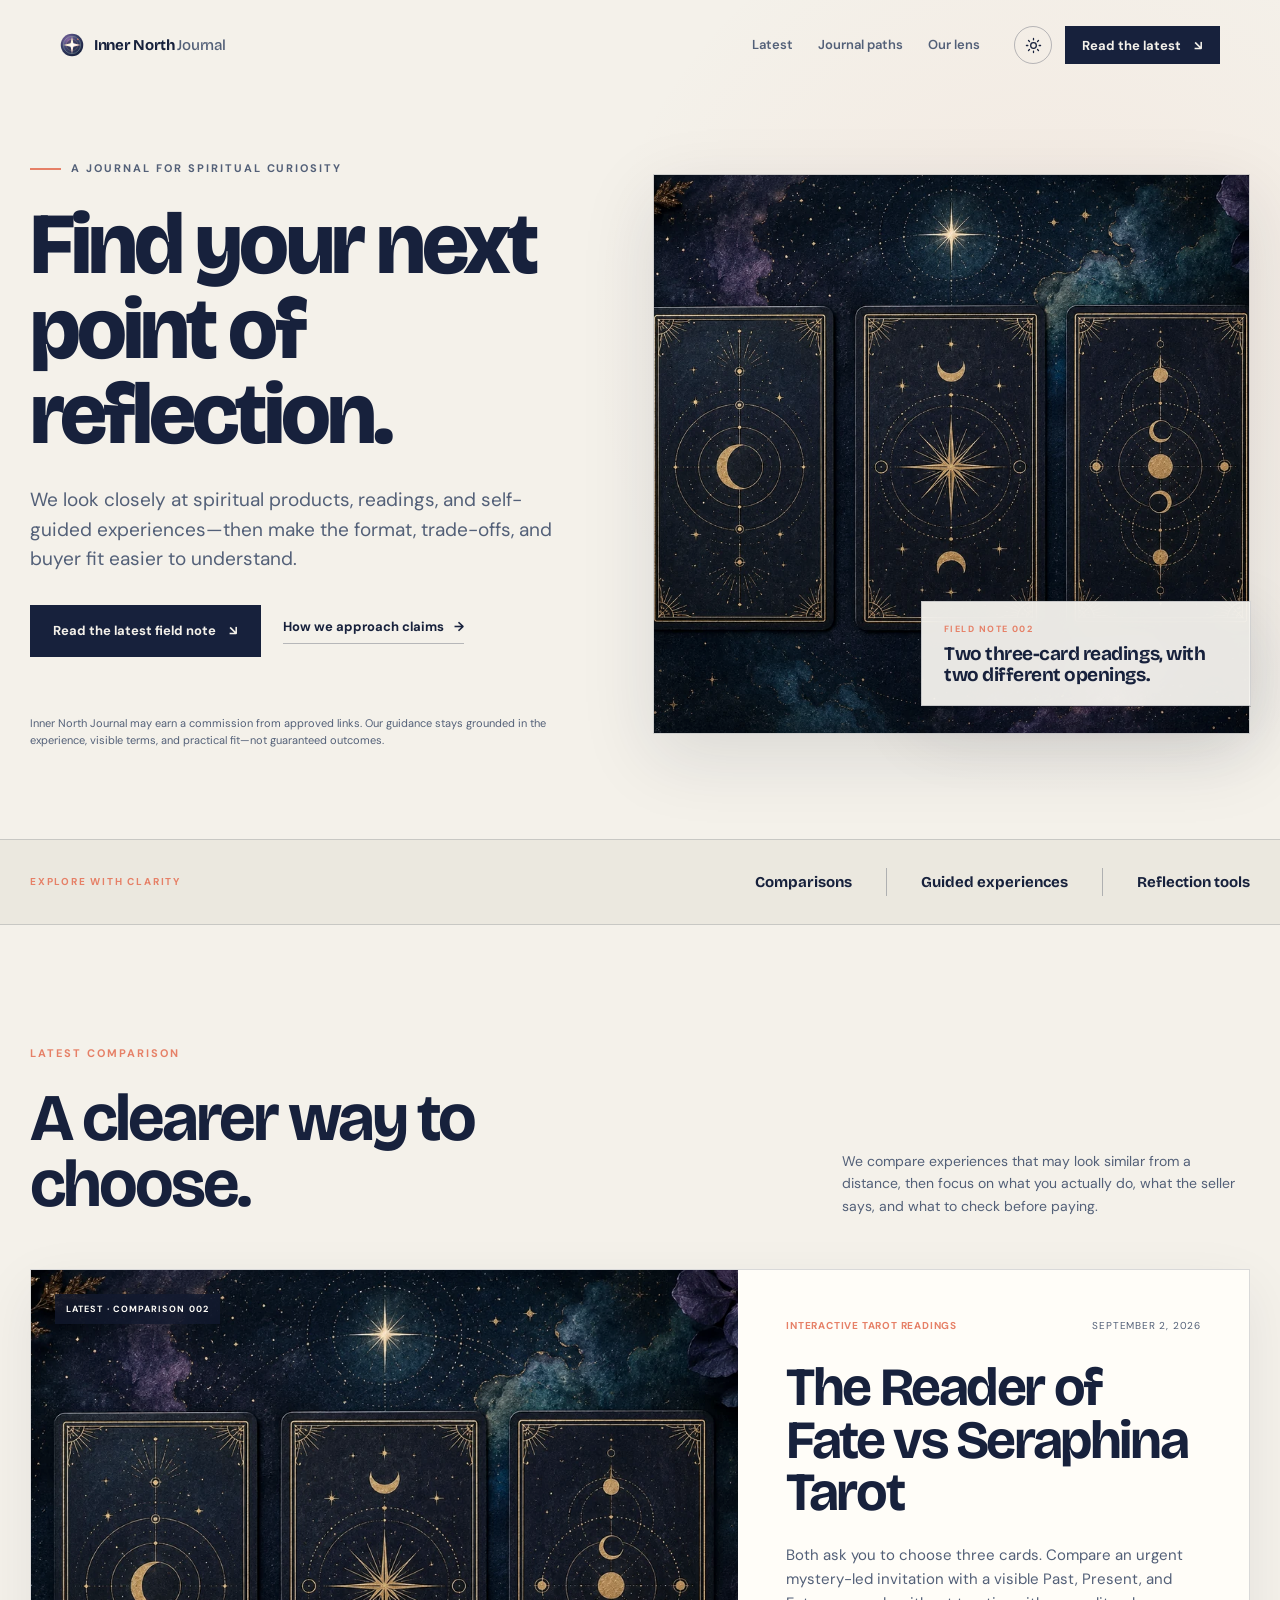
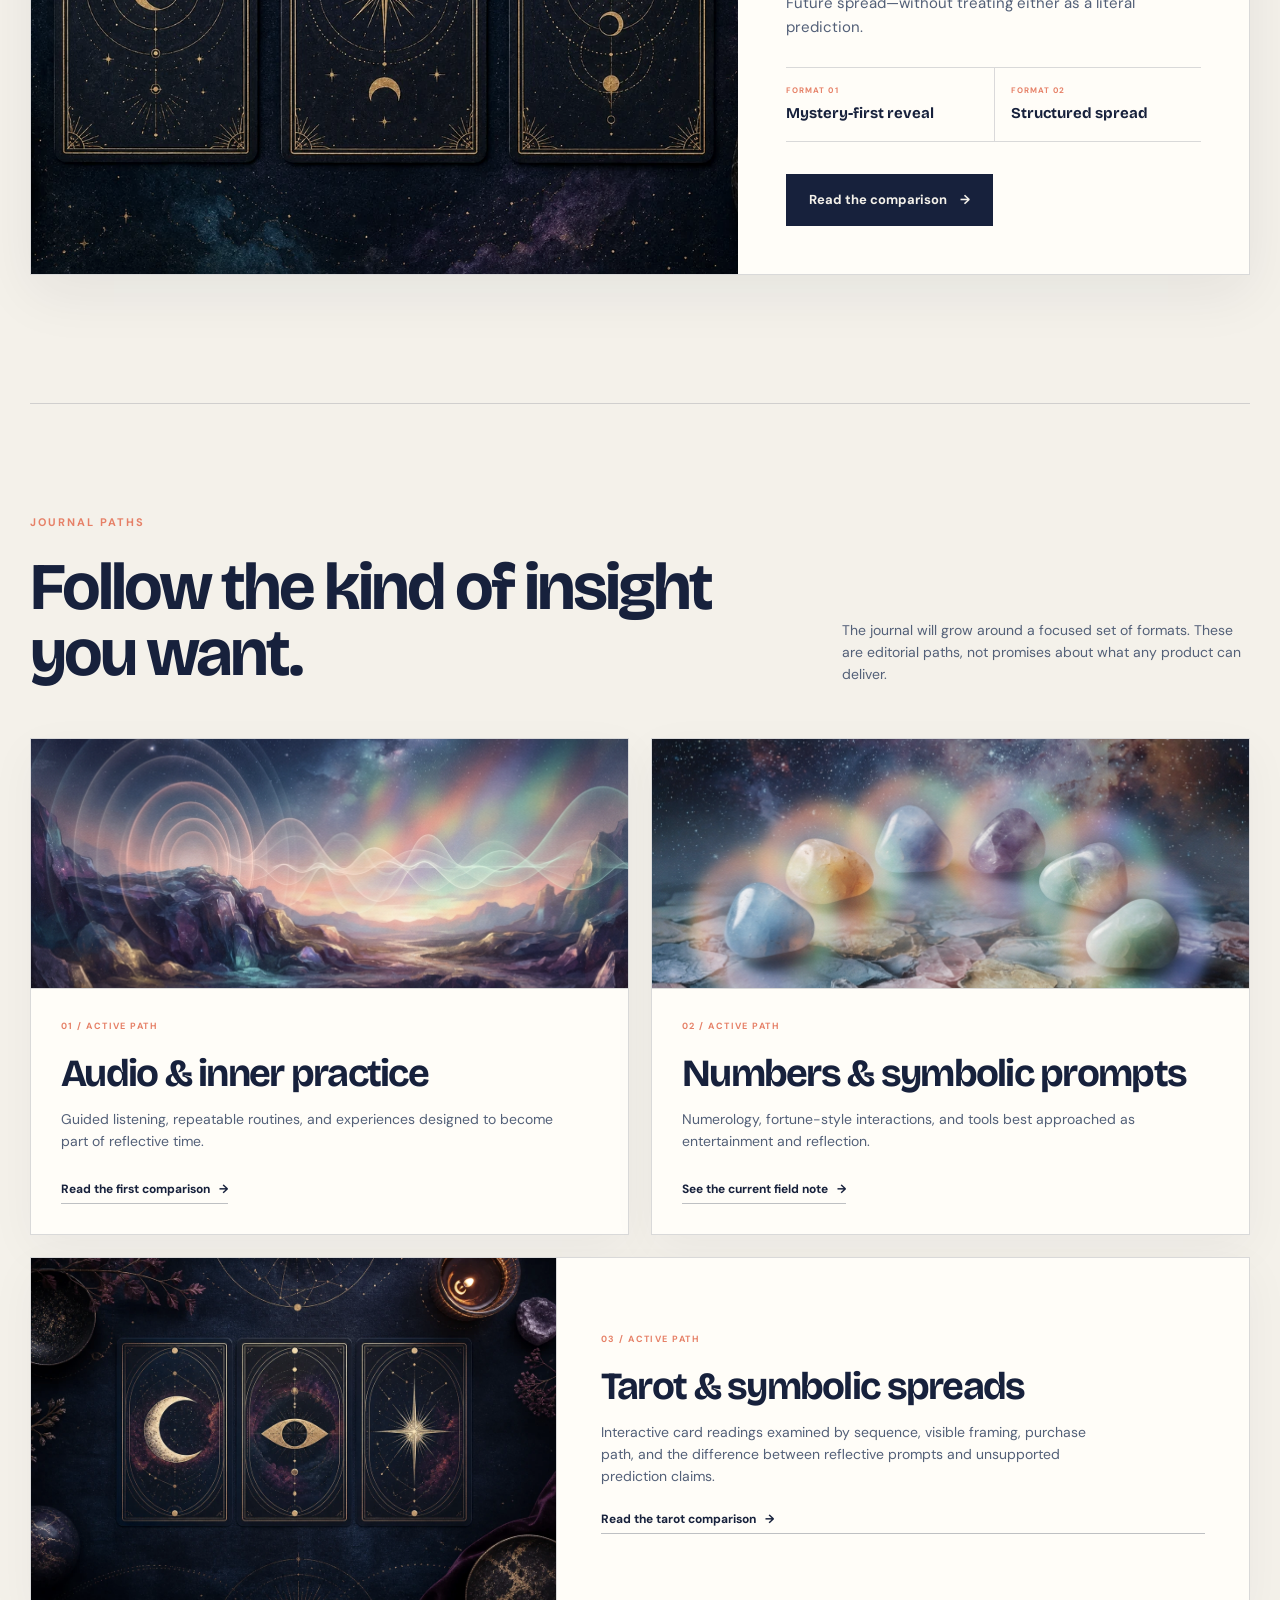
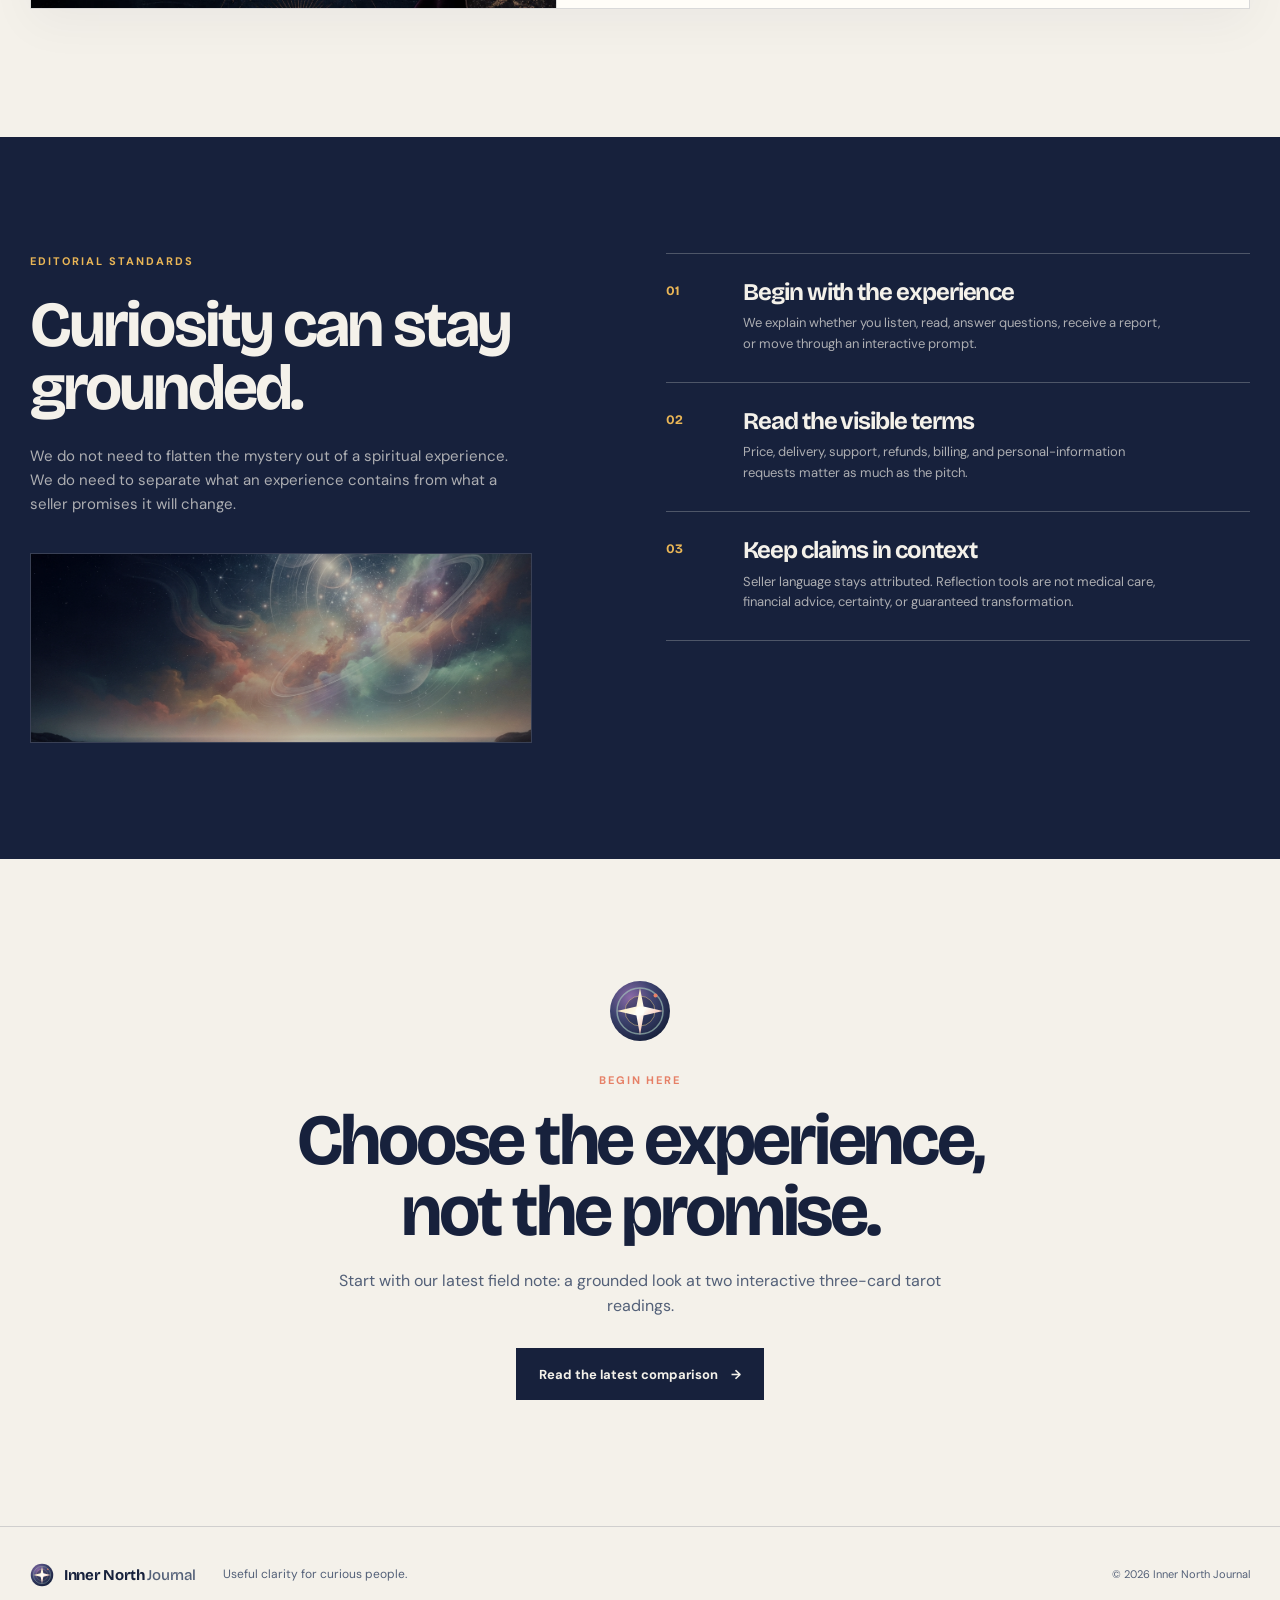
==== index.html @ 4eddccd3 "feat: add second tarot comparison" ====
<!doctype html>
<html lang="en" data-theme="light">
  <head>
    <meta charset="utf-8" />
    <meta name="viewport" content="width=device-width, initial-scale=1" />
    <title>Inner North Journal | Grounded spiritual comparisons and field notes</title>
    <meta name="description" content="Grounded comparisons and practical field notes for spiritual curiosity, self-reflection tools, personalized insights, and digital experiences." />
    <meta name="robots" content="index,follow,max-image-preview:large" />
    <link rel="canonical" href="https://innernorthjournal.com/" />
    <meta property="og:title" content="Inner North Journal | Find your next point of reflection" />
    <meta property="og:description" content="Clear, grounded guidance for spiritual curiosity—without inflated promises." />
    <meta property="og:type" content="website" />
    <meta property="og:url" content="https://innernorthjournal.com/" />
    <meta property="og:site_name" content="Inner North Journal" />
    <meta property="og:image" content="https://innernorthjournal.com/images/editorial-lens-astral.png" />
    <meta property="og:image:alt" content="A calm astral horizon in the Inner North Journal visual style" />
    <meta name="twitter:card" content="summary_large_image" />
    <meta name="twitter:title" content="Inner North Journal | Find your next point of reflection" />
    <meta name="twitter:description" content="Clear, grounded guidance for spiritual curiosity—without inflated promises." />
    <meta name="twitter:image" content="https://innernorthjournal.com/images/editorial-lens-astral.png" />
    <link rel="icon" href="favicon.svg" type="image/svg+xml" />
    <link rel="alternate icon" href="favicon.ico" sizes="16x16 32x32 48x48 64x64" />
    <link rel="apple-touch-icon" href="apple-touch-icon.png" />
    <script type="application/ld+json">
      {
        "@context": "https://schema.org",
        "@type": "WebSite",
        "name": "Inner North Journal",
        "url": "https://innernorthjournal.com/",
        "description": "Grounded comparisons and practical field notes for spiritual curiosity and self-reflection tools.",
        "publisher": { "@type": "Organization", "name": "Inner North Journal", "url": "https://innernorthjournal.com/" }
      }
    </script>
    <link rel="preconnect" href="https://fonts.googleapis.com" />
    <link rel="preconnect" href="https://fonts.gstatic.com" crossorigin />
    <link href="https://fonts.googleapis.com/css2?family=Bricolage+Grotesque:opsz,wght@12..96,500;12..96,700;12..96,800&family=DM+Sans:wght@400;500;600;700&display=swap" rel="stylesheet" />
    <link rel="stylesheet" href="styles.css" />
    <link rel="stylesheet" href="homepage.css" />
  </head>
  <body class="home-page">
    <header class="site-header" id="top">
      <div class="progress" aria-hidden="true"><span id="progress-bar"></span></div>
      <nav class="nav-shell" aria-label="Primary navigation">
        <a class="wordmark" href="#top" aria-label="Inner North Journal home"><img class="wordmark-mark" src="favicon.svg" alt="" width="24" height="24" /><span>Inner North <em>Journal</em></span></a>
        <div class="nav-links"><a href="#latest">Latest</a><a href="#paths">Journal paths</a><a href="#standards">Our lens</a></div>
        <div class="nav-actions">
          <button class="theme-toggle" type="button" id="theme-toggle" aria-label="Switch to dark theme">
            <svg class="icon icon-sun" viewBox="0 0 24 24" fill="none" stroke="currentColor" stroke-width="1.8" stroke-linecap="round" aria-hidden="true"><circle cx="12" cy="12" r="4"></circle><path d="M12 2v2M12 20v2M4.93 4.93l1.42 1.42M17.65 17.65l1.42 1.42M2 12h2M20 12h2M4.93 19.07l1.42-1.42M17.65 6.35l1.42-1.42"></path></svg>
            <svg class="icon icon-moon" viewBox="0 0 24 24" fill="none" stroke="currentColor" stroke-width="1.8" stroke-linecap="round" aria-hidden="true"><path d="M21 12.8A8.5 8.5 0 1 1 11.2 3 6.7 6.7 0 0 0 21 12.8Z"></path></svg>
          </button>
          <a class="nav-cta" href="#latest">Read the latest <span aria-hidden="true">↘</span></a>
        </div>
        <button class="menu-toggle" type="button" aria-label="Open menu" aria-expanded="false" aria-controls="mobile-nav"><span></span><span></span></button>
      </nav>
      <div class="mobile-nav" id="mobile-nav" aria-hidden="true"><a href="#latest">Latest</a><a href="#paths">Journal paths</a><a href="#standards">Our lens</a></div>
    </header>

    <main id="main">
      <section class="home-hero section-shell" aria-labelledby="home-title">
        <div class="home-hero-copy">
          <p class="eyebrow"><span class="eyebrow-line"></span> A journal for spiritual curiosity</p>
          <h1 id="home-title">Find your next point of reflection.</h1>
          <p class="home-hero-deck">We look closely at spiritual products, readings, and self-guided experiences—then make the format, trade-offs, and buyer fit easier to understand.</p>
          <div class="hero-actions"><a class="button button-dark" href="#latest">Read the latest field note <span aria-hidden="true">↘</span></a><a class="text-link" href="#standards">How we approach claims <span aria-hidden="true">→</span></a></div>
          <p class="home-disclosure">Inner North Journal may earn a commission from approved links. Our guidance stays grounded in the experience, visible terms, and practical fit—not guaranteed outcomes.</p>
        </div>
        <figure class="home-hero-figure">
          <img src="images/reader-of-fate-astral.webp" alt="Three upright celestial tarot cards in a calm indigo astral setting" width="1200" height="800" />
          <figcaption><span>FIELD NOTE 002</span><strong>Two three-card readings, with two different openings.</strong></figcaption>
        </figure>
      </section>

      <section class="home-signal" aria-label="What Inner North Journal covers">
        <div class="home-signal-inner section-shell"><span class="strip-label">Explore with clarity</span><strong>Comparisons</strong><i aria-hidden="true"></i><strong>Guided experiences</strong><i aria-hidden="true"></i><strong>Reflection tools</strong></div>
      </section>

      <section class="home-latest section-shell" id="latest" aria-labelledby="latest-title">
        <div class="home-section-head">
          <div><p class="section-kicker">Latest comparison</p><h2 id="latest-title">A clearer way to choose.</h2></div>
          <p>We compare experiences that may look similar from a distance, then focus on what you actually do, what the seller says, and what to check before paying.</p>
        </div>
        <article class="featured-note">
          <a class="featured-image" href="the-reader-of-fate-vs-seraphina-tarot/" aria-label="Read The Reader of Fate vs Seraphina Tarot">
            <img src="images/reader-of-fate-astral.webp" alt="Three upright celestial tarot cards in a calm indigo astral setting" width="1200" height="800" />
            <span class="featured-badge">Latest · Comparison 002</span>
          </a>
          <div class="featured-copy">
            <p class="featured-meta"><span>Interactive tarot readings</span><time datetime="2026-09-02">September 2, 2026</time></p>
            <h3><a href="the-reader-of-fate-vs-seraphina-tarot/">The Reader of Fate vs Seraphina Tarot</a></h3>
            <p>Both ask you to choose three cards. Compare an urgent mystery-led invitation with a visible Past, Present, and Future spread—without treating either as a literal prediction.</p>
            <div class="featured-facts"><span><small>FORMAT 01</small>Mystery-first reveal</span><span><small>FORMAT 02</small>Structured spread</span></div>
            <a class="button button-dark" href="the-reader-of-fate-vs-seraphina-tarot/">Read the comparison <span aria-hidden="true">→</span></a>
          </div>
        </article>
      </section>

      <section class="journal-paths section-shell" id="paths" aria-labelledby="paths-title">
        <div class="home-section-head compact">
          <div><p class="section-kicker">Journal paths</p><h2 id="paths-title">Follow the kind of insight you want.</h2></div>
          <p>The journal will grow around a focused set of formats. These are editorial paths, not promises about what any product can deliver.</p>
        </div>
        <div class="path-grid">
          <article class="path-card">
            <img src="images/genius-switch-astral.png" alt="Translucent sound waves moving through a cosmic landscape" width="1200" height="896" />
            <div class="path-copy"><span class="path-index">01 / ACTIVE PATH</span><h3>Audio &amp; inner practice</h3><p>Guided listening, repeatable routines, and experiences designed to become part of reflective time.</p><a href="the-genius-switch-vs-scratch-of-fortune/">Read the first comparison <span aria-hidden="true">→</span></a></div>
          </article>
          <article class="path-card">
            <img src="images/scratch-fortune-astral.png" alt="Six luminous celestial stones above a prismatic landscape" width="1200" height="896" />
            <div class="path-copy"><span class="path-index">02 / ACTIVE PATH</span><h3>Numbers &amp; symbolic prompts</h3><p>Numerology, fortune-style interactions, and tools best approached as entertainment and reflection.</p><a href="the-genius-switch-vs-scratch-of-fortune/">See the current field note <span aria-hidden="true">→</span></a></div>
          </article>
          <article class="path-card path-card-wide">
            <img src="images/seraphina-tarot-astral.webp" alt="Three upright tarot cards with moon, eye, and star symbols" width="1200" height="800" />
            <div class="path-copy"><span class="path-index">03 / ACTIVE PATH</span><h3>Tarot &amp; symbolic spreads</h3><p>Interactive card readings examined by sequence, visible framing, purchase path, and the difference between reflective prompts and unsupported prediction claims.</p><a href="the-reader-of-fate-vs-seraphina-tarot/">Read the tarot comparison <span aria-hidden="true">→</span></a></div>
          </article>
        </div>
      </section>

      <section class="home-standards" id="standards" aria-labelledby="standards-title">
        <div class="standards-shell section-shell">
          <div class="standards-intro"><p class="section-kicker">Editorial standards</p><h2 id="standards-title">Curiosity can stay grounded.</h2><p>We do not need to flatten the mystery out of a spiritual experience. We do need to separate what an experience contains from what a seller promises it will change.</p><img src="images/hero-astral-test.png" alt="Soft prismatic light opening across an indigo landscape" width="1200" height="896" /></div>
          <div class="standards-list">
            <article><span>01</span><div><h3>Begin with the experience</h3><p>We explain whether you listen, read, answer questions, receive a report, or move through an interactive prompt.</p></div></article>
            <article><span>02</span><div><h3>Read the visible terms</h3><p>Price, delivery, support, refunds, billing, and personal-information requests matter as much as the pitch.</p></div></article>
            <article><span>03</span><div><h3>Keep claims in context</h3><p>Seller language stays attributed. Reflection tools are not medical care, financial advice, certainty, or guaranteed transformation.</p></div></article>
          </div>
        </div>
      </section>

      <section class="home-closing section-shell" aria-labelledby="closing-title">
        <img src="favicon.svg" alt="" width="64" height="64" />
        <p class="section-kicker">Begin here</p>
        <h2 id="closing-title">Choose the experience, not the promise.</h2>
        <p>Start with our latest field note: a grounded look at two interactive three-card tarot readings.</p>
        <a class="button button-dark" href="the-reader-of-fate-vs-seraphina-tarot/">Read the latest comparison <span aria-hidden="true">→</span></a>
      </section>
    </main>

    <footer class="site-footer"><div class="footer-shell"><a class="wordmark footer-wordmark" href="#top"><img class="wordmark-mark" src="favicon.svg" alt="" width="24" height="24" /><span>Inner North <em>Journal</em></span></a><p>Useful clarity for curious people.</p><span class="footer-date">© <span id="copyright-year">2026</span> Inner North Journal</span></div></footer>
    <script src="script.js" defer></script>
  </body>
</html>
---- styles.css ----
:root {
  --paper: #f4f1ea;
  --paper-2: #ebe8df;
  --ink: #17213c;
  --ink-soft: #536078;
  --navy: #17213c;
  --navy-2: #24335b;
  --blue-wash: #dfe7ed;
  --line: rgba(23, 33, 60, 0.16);
  --line-strong: rgba(23, 33, 60, 0.28);
  --saffron: #eab656;
  --coral: #e68067;
  --white: #fffdf8;
  --shadow: 0 22px 70px rgba(23, 33, 60, 0.12);
  --radius: 2px;
}

html[data-theme='dark'] {
  --paper: #121a31;
  --paper-2: #1a2543;
  --ink: #f4f1ea;
  --ink-soft: #b7c2d5;
  --navy: #f4f1ea;
  --navy-2: #ccd9e9;
  --blue-wash: #253657;
  --line: rgba(244, 241, 234, 0.17);
  --line-strong: rgba(244, 241, 234, 0.32);
  --white: #1a2543;
  --shadow: 0 22px 70px rgba(0, 0, 0, 0.25);
}

* { box-sizing: border-box; }
html { scroll-behavior: smooth; }
body { margin: 0; background: var(--paper); color: var(--ink); font-family: 'DM Sans', sans-serif; font-size: 16px; line-height: 1.6; transition: background-color .25s ease, color .25s ease; overflow-x: hidden; }
a { color: inherit; text-decoration: none; }
button { font: inherit; color: inherit; }
button, a { -webkit-tap-highlight-color: transparent; }
:focus-visible { outline: 2px solid var(--coral); outline-offset: 4px; }

.progress { height: 4px; position: fixed; inset: 0 0 auto; z-index: 20; background: transparent; }
.progress span { display: block; width: 0; height: 100%; background: var(--coral); transition: width .1s linear; }

.site-header { position: fixed; inset: 4px 0 auto; z-index: 10; }
.nav-shell { max-width: 1220px; margin: 0 auto; display: flex; align-items: center; gap: 34px; padding: 22px 30px; border-bottom: 1px solid transparent; transition: background-color .25s ease, border-color .25s ease, box-shadow .25s ease, backdrop-filter .25s ease; }
.site-header.scrolled .nav-shell { background: color-mix(in srgb, var(--paper) 88%, transparent); backdrop-filter: blur(28px) saturate(180%); -webkit-backdrop-filter: blur(28px) saturate(180%); border-color: var(--line); box-shadow: 0 12px 34px rgba(23, 33, 60, .08); }
.wordmark { display: inline-flex; align-items: center; gap: 10px; font-family: 'Bricolage Grotesque', sans-serif; font-size: 15px; font-weight: 700; letter-spacing: -.02em; white-space: nowrap; }
.wordmark em { font-style: normal; font-weight: 500; color: var(--ink-soft); }
.wordmark-mark { width: 24px; height: 24px; display: block; flex: 0 0 auto; }
.nav-links { display: flex; align-items: center; gap: 25px; margin-left: auto; }
.nav-links a, .mobile-nav a { position: relative; font-size: 13px; font-weight: 600; color: var(--ink-soft); transition: color .18s ease; }
.nav-links a::after { content: ''; position: absolute; left: 0; right: 100%; bottom: -7px; height: 2px; background: var(--coral); transition: right .18s ease; }
.nav-links a:hover { color: var(--ink); }
.nav-links a:hover::after { right: 0; }
.nav-actions { display: flex; align-items: center; gap: 13px; }
.theme-toggle { width: 38px; height: 38px; padding: 0; display: grid; place-items: center; border: 1px solid var(--line-strong); border-radius: 50%; background: transparent; cursor: pointer; transition: background-color .18s ease, border-color .18s ease, color .18s ease; }
.theme-toggle:hover { border-color: var(--coral); color: var(--coral); background: color-mix(in srgb, var(--coral) 10%, transparent); }
.theme-toggle .icon { width: 17px; height: 17px; }
.theme-toggle .icon-moon { display: none; }
html[data-theme='dark'] .theme-toggle .icon-sun { display: none; }
html[data-theme='dark'] .theme-toggle .icon-moon { display: block; }
.nav-cta, .button { display: inline-flex; align-items: center; justify-content: center; gap: 13px; font-size: 13px; font-weight: 700; line-height: 1; border: 1px solid transparent; cursor: pointer; transition: background-color .18s ease, color .18s ease, border-color .18s ease, box-shadow .18s ease, filter .18s ease; }
.nav-cta { min-height: 38px; padding: 0 16px; background: var(--navy); color: var(--paper); }
.nav-cta:hover { background: var(--coral); color: #17213c; box-shadow: 0 7px 22px rgba(230, 128, 103, .24); }
.menu-toggle, .mobile-nav { display: none; }

.section-shell { width: min(1220px, calc(100% - 60px)); margin: 0 auto; }
.hero { min-height: 820px; padding-top: 180px; display: grid; grid-template-columns: minmax(0, .92fr) minmax(430px, .8fr); gap: 8%; align-items: center; }
.eyebrow, .section-kicker { margin: 0 0 24px; color: var(--coral); font-size: 11px; font-weight: 700; letter-spacing: .18em; text-transform: uppercase; }
.eyebrow { display: flex; align-items: center; gap: 10px; color: var(--ink-soft); }
.eyebrow-line { width: 31px; height: 2px; background: var(--coral); }
.eyebrow-date { margin-left: 12px; color: var(--coral); }
h1, h2, h3, p { margin-top: 0; }
h1, h2, h3 { font-family: 'Bricolage Grotesque', sans-serif; letter-spacing: -.045em; line-height: .98; }
h1 { max-width: 700px; margin-bottom: 28px; font-size: clamp(54px, 6.2vw, 88px); font-weight: 800; }
.hero-deck { max-width: 500px; margin-bottom: 32px; color: var(--ink-soft); font-size: 18px; line-height: 1.55; }
.hero-actions { display: flex; align-items: center; flex-wrap: wrap; gap: 22px; }
.button-dark { min-height: 52px; padding: 0 22px; background: var(--navy); color: var(--paper); }
.button-dark:hover { background: var(--coral); color: #17213c; box-shadow: 0 10px 28px rgba(230, 128, 103, .24); }
.text-link { display: inline-flex; align-items: center; gap: 10px; color: var(--ink); font-size: 13px; font-weight: 700; border-bottom: 1px solid var(--line-strong); padding-bottom: 5px; transition: color .18s ease, border-color .18s ease, gap .18s ease; }
.text-link:hover { color: var(--coral); border-color: var(--coral); gap: 14px; }
.hero-note { display: flex; align-items: center; gap: 9px; max-width: 430px; margin-top: 65px; color: var(--ink-soft); font-size: 12px; }
.note-dot { width: 7px; height: 7px; flex: 0 0 auto; border-radius: 50%; background: var(--saffron); box-shadow: 0 0 0 4px color-mix(in srgb, var(--saffron) 22%, transparent); }

.hero-visual { position: relative; min-height: 490px; isolation: isolate; }
.hero-art { width: 100%; height: 490px; display: block; object-fit: cover; border: 1px solid var(--line); box-shadow: var(--shadow); filter: saturate(.88) contrast(1.02); }
html[data-theme='dark'] .hero-art { filter: saturate(.96) brightness(.84) contrast(1.06); }
.visual-card { position: absolute; z-index: 2; display: grid; min-width: 188px; padding: 17px 17px 15px; background: var(--white); border: 1px solid var(--line); box-shadow: var(--shadow); }
.visual-card-top { top: 42px; right: 10px; }
.visual-card-bottom { bottom: 45px; left: 12px; }
.mini-label, .mini-value { display: block; }
.mini-label { color: var(--coral); font-size: 9px; font-weight: 700; letter-spacing: .16em; }
.mini-value { margin-top: 4px; font-family: 'Bricolage Grotesque', sans-serif; font-size: 22px; font-weight: 700; letter-spacing: -.03em; }
.mini-mark { position: absolute; right: 15px; bottom: 13px; display: grid; place-items: center; width: 30px; height: 30px; border: 1px solid var(--line-strong); border-radius: 50%; }
.moon-mark::before { content: ''; width: 12px; height: 12px; display: block; border-radius: 50%; background: var(--navy); box-shadow: 5px -2px 0 0 var(--white); }
.number-mark { color: var(--coral); font-family: 'Bricolage Grotesque', sans-serif; font-weight: 800; }
.visual-caption { position: absolute; right: 14px; bottom: 13px; z-index: 2; padding: 7px 9px; color: #fffdf8; background: rgba(18, 26, 49, .64); backdrop-filter: blur(10px); -webkit-backdrop-filter: blur(10px); font-size: 11px; line-height: 1.25; letter-spacing: .04em; text-align: right; }

.signal-strip { border-top: 1px solid var(--line); border-bottom: 1px solid var(--line); background: var(--paper-2); }
.strip-shell { width: min(1220px, calc(100% - 60px)); min-height: 98px; margin: 0 auto; display: grid; grid-template-columns: 1.1fr 1.35fr 1px 1.35fr 1px 1.35fr; align-items: center; gap: 30px; }
.strip-label { color: var(--coral); font-size: 10px; font-weight: 700; letter-spacing: .18em; text-transform: uppercase; }
.strip-item { display: flex; flex-direction: column; gap: 3px; }
.strip-item strong { font-family: 'Bricolage Grotesque', sans-serif; font-size: 17px; line-height: 1; }
.strip-item span { color: var(--ink-soft); font-size: 12px; }
.strip-divider { width: 1px; height: 36px; background: var(--line-strong); }

.compare-section { padding-top: 120px; padding-bottom: 128px; scroll-margin-top: 90px; }
.section-heading { display: grid; grid-template-columns: minmax(0, 1fr) minmax(280px, .65fr); gap: 9%; align-items: end; margin-bottom: 53px; }
.section-heading h2, .decision-aside h2, .method-intro h2, .verdict-card h2, .sources-heading h2 { max-width: 680px; margin-bottom: 0; font-size: clamp(38px, 4.3vw, 62px); font-weight: 700; }
.section-intro { max-width: 395px; margin-bottom: 0; color: var(--ink-soft); font-size: 15px; }
.product-grid { display: grid; grid-template-columns: repeat(2, minmax(0, 1fr)); gap: 22px; }
.product-card { min-width: 0; padding: 28px; border: 1px solid var(--line); background: var(--white); box-shadow: 0 14px 45px rgba(23, 33, 60, .05); transition: box-shadow .18s ease, border-color .18s ease, background-color .25s ease; }
.product-card:hover { border-color: var(--line-strong); box-shadow: var(--shadow); }
.product-card-head, .product-title-row, .detail-row { display: flex; align-items: center; justify-content: space-between; gap: 18px; }
.product-card-head { padding-bottom: 20px; border-bottom: 1px solid var(--line); }
.product-art { width: calc(100% + 56px); height: 230px; display: block; margin: 0 -28px 26px; object-fit: cover; border-bottom: 1px solid var(--line); filter: saturate(.84) contrast(1.03); }
html[data-theme='dark'] .product-art { filter: saturate(.94) brightness(.82) contrast(1.07); }
.product-badge { display: inline-flex; align-items: center; gap: 8px; font-size: 10px; font-weight: 700; letter-spacing: .15em; }
.moon-badge { color: var(--coral); }
.number-badge { color: #bb7d17; }
.vibrations-badge { color: #62816d; }
.seer-badge { color: #74648d; }
.badge-moon { width: 14px; height: 14px; display: inline-block; border-radius: 50%; background: currentColor; box-shadow: 5px -2px 0 0 var(--white); }
.badge-number { display: inline-grid; place-items: center; width: 15px; height: 15px; color: var(--white); background: #bb7d17; border-radius: 50%; font-size: 10px; letter-spacing: 0; }
.badge-vibrations, .badge-seer { display: inline-grid; place-items: center; width: 15px; height: 15px; border: 1px solid currentColor; border-radius: 50%; font-size: 13px; line-height: 1; letter-spacing: 0; }
.product-index { color: var(--ink-soft); font-size: 10px; font-weight: 600; letter-spacing: .08em; }
.product-title-row { margin-top: 26px; align-items: start; }
.product-title-row h3 { margin-bottom: 0; font-size: clamp(32px, 3.5vw, 48px); font-weight: 800; }
.product-symbol { color: var(--coral); font-family: 'Bricolage Grotesque', sans-serif; font-size: 22px; font-weight: 700; }
.number-card .product-symbol { color: #bb7d17; }
.vibrations-card .product-symbol { color: #62816d; }
.seer-card .product-symbol { color: #74648d; }
.product-name { margin: 6px 0 19px; color: var(--ink-soft); font-size: 13px; font-weight: 600; }
.product-summary { max-width: 430px; min-height: 51px; margin-bottom: 27px; color: var(--ink-soft); font-size: 15px; line-height: 1.52; }
.product-price { display: flex; align-items: center; gap: 13px; min-height: 72px; padding: 15px 0; border-top: 1px solid var(--line); border-bottom: 1px solid var(--line); }
.price-value { font-family: 'Bricolage Grotesque', sans-serif; font-size: 32px; font-weight: 800; letter-spacing: -.04em; }
.price-note { color: var(--ink-soft); font-size: 11px; line-height: 1.3; }
.price-note small { color: var(--coral); font-size: 10px; }
.detail-list { padding: 13px 0 17px; }
.detail-row { align-items: baseline; padding: 9px 0; border-bottom: 1px dashed var(--line); }
.detail-row:last-child { border-bottom: 0; }
.detail-label { color: var(--ink-soft); font-size: 11px; }
.detail-row strong { max-width: 62%; font-size: 12px; font-weight: 700; text-align: right; }
.what-you-get { margin: 6px 0 18px; padding: 17px 16px 16px; background: color-mix(in srgb, var(--paper-2) 72%, transparent); border-left: 2px solid var(--coral); }
.what-you-get .fit-label { display: block; }
.what-you-get p:not(.fit-label) { margin: 8px 0 11px; color: var(--ink-soft); font-size: 12px; line-height: 1.52; }
.what-you-get ul { margin: 0; padding-left: 17px; color: var(--ink); font-size: 12px; line-height: 1.5; }
.what-you-get li + li { margin-top: 7px; }
.check-note { margin: 0 0 22px; color: var(--ink-soft); font-size: 11px; line-height: 1.5; }
.check-note strong { color: var(--ink); }
.fit-box { min-height: 104px; margin: 5px 0 24px; padding: 15px 16px; background: var(--blue-wash); }
.fit-label { color: var(--coral); font-size: 10px; font-weight: 700; letter-spacing: .15em; text-transform: uppercase; }
.fit-box p { margin: 7px 0 0; font-size: 13px; line-height: 1.45; }
.product-card .button-vibrations, .product-card .button-seer { width: 100%; min-height: 56px; padding: 0 21px; border: 1px solid rgba(23, 33, 60, .2); font-size: 15px; letter-spacing: -.01em; box-shadow: 0 8px 18px rgba(23, 33, 60, .1); }
.button-vibrations { background: #91aa96; color: #17213c; }
.button-vibrations:hover { background: var(--navy); color: var(--paper); box-shadow: 0 12px 25px rgba(23, 33, 60, .18); }
.button-seer { background: #a697bd; color: #17213c; }
.button-seer:hover { background: var(--navy); color: var(--paper); box-shadow: 0 12px 25px rgba(23, 33, 60, .18); }
.temporary-note { display: block; margin-top: 10px; color: var(--ink-soft); font-size: 11px; line-height: 1.45; }

.details-section, .faq-section { padding-top: 112px; padding-bottom: 120px; scroll-margin-top: 90px; }
.details-section { border-top: 1px solid var(--line); }
.details-grid { display: grid; grid-template-columns: repeat(2, minmax(0, 1fr)); gap: 22px; }
.details-card { min-width: 0; padding: 29px; border: 1px solid var(--line); background: var(--white); box-shadow: 0 14px 45px rgba(23, 33, 60, .045); }
.details-card-vibrations { border-top: 3px solid #91aa96; }
.details-card-seer { border-top: 3px solid #a697bd; }
.details-card-wide { grid-column: 1 / -1; }
.details-number { margin-bottom: 20px; color: var(--coral); font-size: 10px; font-weight: 700; letter-spacing: .16em; }
.details-card h3 { margin-bottom: 17px; font-size: clamp(27px, 3vw, 38px); }
.details-card p:not(.details-number) { max-width: 700px; margin-bottom: 17px; color: var(--ink-soft); font-size: 14px; line-height: 1.65; }
.details-list { margin: 23px 0 0; padding: 19px 0 0 18px; border-top: 1px solid var(--line); color: var(--ink-soft); font-size: 13px; line-height: 1.55; }
.details-list li + li { margin-top: 10px; }
.details-cta { margin-top: 24px; }
.decision-ctas { display: flex; flex-wrap: wrap; gap: 12px; margin-top: 26px; }
.decision-ctas .button { min-height: 52px; padding: 0 18px; border: 1px solid rgba(23, 33, 60, .2); font-size: 14px; box-shadow: 0 8px 18px rgba(23, 33, 60, .1); }
.decision-ctas .button:hover { background: var(--navy); color: var(--paper); box-shadow: 0 12px 25px rgba(23, 33, 60, .18); }
.details-list strong { color: var(--ink); }
.checklist-grid { display: grid; grid-template-columns: repeat(4, 1fr); gap: 12px; margin-top: 27px; }
.checklist-grid div { min-height: 122px; padding: 17px; background: var(--paper-2); }
.checklist-grid strong, .checklist-grid span { display: block; }
.checklist-grid strong { margin-bottom: 8px; font-family: 'Bricolage Grotesque', sans-serif; font-size: 16px; line-height: 1.05; }
.checklist-grid span { color: var(--ink-soft); font-size: 12px; line-height: 1.45; }
.faq-section { padding-top: 0; }
.faq-list { border-top: 2px solid var(--ink); }
.faq-list details { border-bottom: 1px solid var(--line); }
.faq-list summary { position: relative; padding: 22px 45px 22px 0; list-style: none; cursor: pointer; font-family: 'Bricolage Grotesque', sans-serif; font-size: 20px; font-weight: 700; letter-spacing: -.02em; }
.faq-list summary::-webkit-details-marker { display: none; }
.faq-list summary::after { content: '+'; position: absolute; right: 4px; top: 18px; color: var(--coral); font-family: 'DM Sans', sans-serif; font-size: 25px; font-weight: 400; }
.faq-list details[open] summary::after { content: '−'; }
.faq-list details p { max-width: 760px; margin: -5px 0 24px; color: var(--ink-soft); font-size: 14px; line-height: 1.65; }

.decision-section { display: grid; grid-template-columns: minmax(0, .85fr) minmax(430px, 1fr); gap: 12%; align-items: center; padding: 0 0 130px; }
.decision-aside h2 { margin-bottom: 24px; }
.decision-aside > p:last-child { max-width: 390px; margin-bottom: 0; color: var(--ink-soft); font-size: 15px; }
.decision-aside .decision-followup { max-width: 430px; margin: 18px 0 0; color: var(--ink-soft); font-size: 13px; line-height: 1.58; }
.decision-table { width: 100%; border-top: 2px solid var(--ink); border-collapse: collapse; }
.decision-row { min-height: 65px; border-bottom: 1px solid var(--line); font-size: 13px; }
.decision-row th, .decision-row td { padding: 0; text-align: left; vertical-align: middle; }
.decision-row th[scope="row"] { width: 50%; font-weight: 400; }
.decision-header { min-height: 43px; color: var(--ink-soft); font-size: 10px; font-weight: 700; letter-spacing: .15em; text-transform: uppercase; }
.decision-header th { height: 43px; font-weight: 700; }
.decision-product-link { display: inline-flex; align-items: center; gap: 8px; font-size: 13px; font-weight: 700; text-decoration: underline; text-decoration-color: var(--line-strong); text-underline-offset: 4px; transition: color .18s ease, text-decoration-color .18s ease; }
.decision-product-link:hover { color: var(--coral); text-decoration-color: var(--coral); }
.row-mark { display: inline-grid; place-items: center; width: 23px; height: 23px; border: 1px solid var(--line-strong); border-radius: 50%; font-size: 12px; }
.row-moon { color: var(--coral); }
.row-number { color: #bb7d17; font-family: 'Bricolage Grotesque', sans-serif; font-weight: 800; }
.row-vibrations { color: #62816d; font-family: 'Bricolage Grotesque', sans-serif; font-weight: 800; }
.row-seer { color: #74648d; font-family: 'Bricolage Grotesque', sans-serif; font-weight: 800; }

.method-section { background: var(--navy); color: var(--paper); }
.method-shell { display: grid; grid-template-columns: minmax(0, .9fr) minmax(400px, 1fr); gap: 12%; padding-top: 112px; padding-bottom: 112px; scroll-margin-top: 90px; }
.method-intro .section-kicker { color: var(--saffron); }
.method-intro h2 { color: var(--paper); margin-bottom: 24px; }
.method-intro > p:not(.section-kicker) { max-width: 405px; color: color-mix(in srgb, var(--paper) 67%, var(--navy)); font-size: 15px; }
.method-art { width: 100%; height: 190px; display: block; margin-top: 36px; object-fit: cover; border: 1px solid rgba(244,241,234,.22); filter: saturate(.9) brightness(.78) contrast(1.08); }
.method-list { border-top: 1px solid rgba(244,241,234,.25); }
.method-item { display: grid; grid-template-columns: 58px 1fr; gap: 19px; padding: 24px 0; border-bottom: 1px solid rgba(244,241,234,.25); }
.method-number { color: var(--saffron); font-family: 'Bricolage Grotesque', sans-serif; font-size: 13px; font-weight: 700; }
.method-item h3 { margin-bottom: 8px; color: var(--paper); font-size: 21px; letter-spacing: -.02em; }
.method-item p { max-width: 390px; margin-bottom: 0; color: color-mix(in srgb, var(--paper) 67%, var(--navy)); font-size: 13px; line-height: 1.5; }

.verdict-section { padding-top: 110px; padding-bottom: 112px; }
.verdict-card { display: grid; grid-template-columns: 72px minmax(0, 1fr) auto; gap: 30px; align-items: center; padding: 37px; border: 1px solid var(--line-strong); background: color-mix(in srgb, var(--paper-2) 62%, transparent); }
.verdict-stamp { width: 66px; height: 66px; display: grid; place-items: center; border: 1px solid var(--coral); color: var(--coral); font-family: 'Bricolage Grotesque', sans-serif; font-size: 12px; font-weight: 800; line-height: .9; text-align: center; }
.verdict-stamp span { color: var(--ink); font-size: 16px; }
.verdict-card h2 { margin-bottom: 18px; font-size: clamp(32px, 3.8vw, 52px); }
.verdict-card p { max-width: 710px; margin-bottom: 0; color: var(--ink-soft); font-size: 15px; }
.verdict-link { align-self: end; white-space: nowrap; }

.related-section { margin-top: -50px; padding-bottom: 78px; }
.related-section > p:last-child { margin-bottom: 0; color: var(--ink-soft); }

.sources-section { padding-bottom: 112px; scroll-margin-top: 90px; }
.sources-heading { display: grid; grid-template-columns: 1fr 1.2fr 1fr; gap: 7%; align-items: end; margin-bottom: 40px; }
.sources-heading .section-kicker { align-self: start; }
.sources-heading h2 { font-size: clamp(38px, 4vw, 58px); }
.sources-heading > p:last-child { max-width: 330px; margin-bottom: 0; color: var(--ink-soft); font-size: 13px; }
.source-grid { display: grid; grid-template-columns: repeat(2, minmax(0, 1fr)); gap: 22px; }
.source-card { min-height: 168px; display: flex; flex-direction: column; gap: 7px; padding: 24px; border: 1px solid var(--line); background: var(--white); transition: background-color .18s ease, border-color .18s ease, box-shadow .18s ease; }
.source-card:hover { border-color: var(--line-strong); box-shadow: 0 12px 30px rgba(23, 33, 60, .06); }
.source-number { color: var(--coral); font-family: 'Bricolage Grotesque', sans-serif; font-size: 13px; font-weight: 800; }
.source-card strong { margin-top: 22px; font-family: 'Bricolage Grotesque', sans-serif; font-size: 22px; line-height: 1; letter-spacing: -.02em; }
.source-type { color: var(--ink-soft); font-size: 12px; line-height: 1.35; }
.source-links { display: flex; flex-wrap: wrap; gap: 8px 20px; margin-top: auto; padding-top: 18px; }
.source-links a { color: var(--ink-soft); font-size: 12px; line-height: 1.35; text-decoration: underline; text-decoration-color: var(--line-strong); text-underline-offset: 3px; transition: color .18s ease, text-decoration-color .18s ease; }
.source-links a:hover { color: var(--ink); text-decoration-color: var(--coral); }
.disclosure { max-width: 700px; margin: 28px 0 0; color: var(--ink-soft); font-size: 11px; line-height: 1.55; }
.disclosure strong { color: var(--ink); }

.site-footer { border-top: 1px solid var(--line); }
.footer-shell { width: min(1220px, calc(100% - 60px)); min-height: 96px; margin: 0 auto; display: flex; align-items: center; gap: 28px; }
.footer-shell p { margin: 0; color: var(--ink-soft); font-size: 12px; }
.footer-date { margin-left: auto; color: var(--ink-soft); font-size: 11px; }

@media (max-width: 900px) {
  .nav-shell { padding-inline: 22px; }
  .nav-links, .nav-cta { display: none; }
  .nav-actions { margin-left: auto; }
  .menu-toggle { width: 38px; height: 38px; padding: 8px; display: flex; flex-direction: column; justify-content: center; gap: 5px; border: 1px solid var(--line-strong); background: transparent; cursor: pointer; }
  .menu-toggle span { display: block; width: 100%; height: 1px; background: currentColor; }
  .mobile-nav { width: min(1220px, calc(100% - 44px)); margin: 0 auto; padding: 14px 22px 18px; background: var(--paper); border: 1px solid var(--line); border-top: 0; box-shadow: 0 16px 32px rgba(23,33,60,.08); }
  .mobile-nav.open { display: flex; flex-direction: column; gap: 13px; }
  .hero { grid-template-columns: 1fr; gap: 26px; padding-top: 165px; padding-bottom: 80px; }
  .hero-visual { min-height: 410px; max-width: 590px; width: 100%; margin: 0 auto; }
  .section-heading, .decision-section, .method-shell { grid-template-columns: 1fr; gap: 40px; }
  .details-grid { grid-template-columns: 1fr; }
  .details-card-wide { grid-column: auto; }
  .checklist-grid { grid-template-columns: repeat(2, 1fr); }
  .sources-heading { grid-template-columns: .75fr 1fr; gap: 25px; }
  .sources-heading > p:last-child { grid-column: 2; }
  .source-grid { grid-template-columns: repeat(2, minmax(0, 1fr)); }
  .verdict-card { grid-template-columns: 66px 1fr; }
  .verdict-link { grid-column: 2; justify-self: start; }
}

@media (max-width: 620px) {
  .section-shell, .strip-shell, .footer-shell { width: min(100% - 36px, 500px); }
  .nav-shell { padding: 18px 18px; }
  .mobile-nav { width: calc(100% - 36px); }
  .wordmark { font-size: 14px; }
  h1 { font-size: clamp(45px, 14vw, 66px); }
  .hero { min-height: auto; padding-top: 135px; padding-bottom: 66px; }
  .hero-deck { font-size: 16px; }
  .hero-note { margin-top: 42px; }
  .hero-visual { min-height: 335px; }
  .hero-art { height: 335px; }
  .visual-card { min-width: 145px; padding: 12px; }
  .visual-card-top { top: 17px; right: 0; }
  .visual-card-bottom { bottom: 19px; left: 0; }
  .mini-value { font-size: 17px; }
  .visual-caption { right: 0; bottom: -2px; font-size: 10px; }
  .strip-shell { grid-template-columns: 1fr 1fr; gap: 14px 20px; padding: 21px 0; }
  .strip-label { grid-column: 1 / -1; }
  .strip-divider { display: none; }
  .strip-item span { font-size: 11px; }
  .compare-section { padding-top: 80px; padding-bottom: 90px; }
  .details-section { padding-top: 80px; padding-bottom: 90px; }
  .details-card { padding: 22px; }
  .faq-section { padding-bottom: 90px; }
  .checklist-grid { grid-template-columns: 1fr; }
  .faq-list summary { font-size: 18px; }
  .section-heading { margin-bottom: 33px; }
  .product-grid { grid-template-columns: 1fr; }
  .product-card { padding: 22px; }
  .product-art { width: calc(100% + 44px); height: 210px; margin: 0 -22px 22px; }
  .product-title-row h3 { font-size: 37px; }
  .product-summary { min-height: 0; }
  .decision-section { padding-bottom: 90px; }
  .decision-row { min-height: 0; }
  .decision-row th, .decision-row td { padding: 14px 0; font-size: 12px; }
  .decision-product-link { font-size: 12px; }
  .method-shell { padding-top: 80px; padding-bottom: 80px; }
  .verdict-section { padding-top: 80px; padding-bottom: 80px; }
  .verdict-card { grid-template-columns: 1fr; gap: 22px; padding: 23px; }
  .verdict-link { grid-column: auto; }
  .related-section { margin-top: -32px; padding-bottom: 58px; }
  .sources-section { padding-bottom: 80px; }
  .sources-heading { display: block; }
  .sources-heading h2 { margin-bottom: 20px; }
  .sources-heading > p:last-child { max-width: 430px; }
  .source-grid { grid-template-columns: 1fr; }
  .source-card { min-height: 132px; }
  .footer-shell { min-height: 130px; display: grid; grid-template-columns: 1fr 1fr; gap: 8px 18px; align-content: center; }
  .footer-shell p { grid-column: 1 / -1; }
  .footer-date { margin-left: 0; justify-self: end; }
}

@media (prefers-reduced-motion: reduce) {
  *, *::before, *::after { transition: none !important; animation: none !important; scroll-behavior: auto !important; }
}
---- homepage.css ----
/* Inner North Journal editorial homepage */
.home-page { background-color: var(--paper); background-image: radial-gradient(circle at 82% 7%, color-mix(in srgb, var(--coral) 8%, transparent), transparent 29rem); }
.home-hero { min-height: 790px; padding-top: 160px; padding-bottom: 90px; display: grid; grid-template-columns: minmax(0, .88fr) minmax(460px, 1fr); gap: 8%; align-items: center; }
.home-hero-copy h1 { max-width: 690px; margin-bottom: 28px; font-size: clamp(58px, 6.8vw, 98px); }
.home-hero-deck { max-width: 590px; margin-bottom: 31px; color: var(--ink-soft); font-size: 19px; line-height: 1.55; }
.home-disclosure { max-width: 590px; margin: 58px 0 0; color: var(--ink-soft); font-size: 11px; line-height: 1.55; }
.home-hero-figure { position: relative; min-width: 0; margin: 0; }
.home-hero-figure > img { width: 100%; height: 560px; display: block; object-fit: cover; border: 1px solid var(--line); box-shadow: var(--shadow); filter: saturate(.88) contrast(1.03); }
html[data-theme='dark'] .home-hero-figure > img { filter: saturate(.96) brightness(.82) contrast(1.07); }
.home-hero-figure figcaption { position: absolute; right: -1px; bottom: 28px; width: min(330px, 78%); padding: 20px 22px; background: color-mix(in srgb, var(--white) 91%, transparent); border: 1px solid var(--line); box-shadow: var(--shadow); backdrop-filter: blur(18px); -webkit-backdrop-filter: blur(18px); }
.home-hero-figure figcaption span, .home-hero-figure figcaption strong { display: block; }
.home-hero-figure figcaption span { margin-bottom: 7px; color: var(--coral); font-size: 9px; font-weight: 700; letter-spacing: .16em; }
.home-hero-figure figcaption strong { font-family: 'Bricolage Grotesque', sans-serif; font-size: 19px; line-height: 1.12; letter-spacing: -.025em; }
.home-signal { border-top: 1px solid var(--line); border-bottom: 1px solid var(--line); background: var(--paper-2); }
.home-signal-inner { min-height: 84px; display: grid; grid-template-columns: 1.2fr auto 1px auto 1px auto; gap: 34px; align-items: center; }
.home-signal-inner strong { font-family: 'Bricolage Grotesque', sans-serif; font-size: 15px; }
.home-signal-inner i { width: 1px; height: 28px; display: block; background: var(--line-strong); }
.home-latest, .journal-paths { padding-top: 120px; padding-bottom: 128px; scroll-margin-top: 90px; }
.home-section-head { display: grid; grid-template-columns: minmax(0, 1fr) minmax(300px, .58fr); gap: 9%; align-items: end; margin-bottom: 52px; }
.home-section-head h2 { max-width: 670px; margin-bottom: 0; font-size: clamp(42px, 5.2vw, 72px); }
.home-section-head > p { max-width: 440px; margin-bottom: 0; color: var(--ink-soft); font-size: 14px; }
.featured-note { display: grid; grid-template-columns: minmax(0, 1.08fr) minmax(390px, .78fr); min-height: 570px; background: var(--white); border: 1px solid var(--line); box-shadow: 0 18px 55px rgba(23,33,60,.07); }
.featured-image { position: relative; min-width: 0; overflow: hidden; }
.featured-image img { width: 100%; height: 100%; display: block; object-fit: cover; filter: saturate(.88) contrast(1.03); transition: filter .28s ease, transform .45s ease; }
.featured-image:hover img { filter: saturate(.98) contrast(1.04); transform: scale(1.012); }
html[data-theme='dark'] .featured-image img { filter: saturate(.96) brightness(.82) contrast(1.07); }
.featured-badge { position: absolute; left: 24px; top: 24px; padding: 8px 11px; background: rgba(18,26,49,.75); color: #fffdf8; backdrop-filter: blur(12px); -webkit-backdrop-filter: blur(12px); font-size: 9px; font-weight: 700; letter-spacing: .12em; text-transform: uppercase; }
.featured-copy { min-width: 0; padding: 48px; display: flex; flex-direction: column; justify-content: center; }
.featured-meta { display: flex; justify-content: space-between; gap: 16px; margin-bottom: 28px; color: var(--ink-soft); font-size: 10px; letter-spacing: .08em; text-transform: uppercase; }
.featured-meta span { color: var(--coral); font-weight: 700; }
.featured-copy h3 { margin-bottom: 23px; font-size: clamp(38px, 4.2vw, 60px); }
.featured-copy h3 a { transition: color .18s ease; }
.featured-copy h3 a:hover { color: var(--coral); }
.featured-copy > p:not(.featured-meta) { margin-bottom: 28px; color: var(--ink-soft); font-size: 15px; }
.featured-facts { display: grid; grid-template-columns: repeat(2, minmax(0, 1fr)); margin-bottom: 32px; border-top: 1px solid var(--line); border-bottom: 1px solid var(--line); }
.featured-facts span { padding: 16px 14px 16px 0; font-family: 'Bricolage Grotesque', sans-serif; font-size: 15px; font-weight: 700; }
.featured-facts span + span { padding-left: 16px; border-left: 1px solid var(--line); }
.featured-facts small { display: block; margin-bottom: 4px; color: var(--coral); font-family: 'DM Sans', sans-serif; font-size: 8px; letter-spacing: .13em; }
.featured-copy .button { align-self: flex-start; }
.journal-paths { padding-top: 110px; border-top: 1px solid var(--line); }
.home-section-head.compact h2 { max-width: 760px; }
.path-grid { display: grid; grid-template-columns: repeat(2, minmax(0, 1fr)); gap: 22px; }
.path-card { min-width: 0; display: grid; grid-template-rows: 250px 1fr; border: 1px solid var(--line); background: var(--white); box-shadow: 0 14px 45px rgba(23,33,60,.045); }
.path-card > img { width: 100%; height: 250px; display: block; object-fit: cover; border-bottom: 1px solid var(--line); filter: saturate(.84) contrast(1.03); }
html[data-theme='dark'] .path-card > img { filter: saturate(.94) brightness(.82) contrast(1.07); }
.path-copy { padding: 30px; }
.path-index { display: block; margin-bottom: 22px; color: var(--coral); font-size: 9px; font-weight: 700; letter-spacing: .16em; }
.path-copy h3 { margin-bottom: 15px; font-size: clamp(29px, 3vw, 42px); }
.path-copy p { max-width: 520px; margin-bottom: 22px; color: var(--ink-soft); font-size: 14px; }
.path-copy a { display: inline-flex; gap: 9px; padding-bottom: 4px; border-bottom: 1px solid var(--line-strong); font-size: 12px; font-weight: 700; transition: color .18s ease, border-color .18s ease, gap .18s ease; }
.path-copy a:hover { gap: 13px; color: var(--coral); border-color: var(--coral); }
.path-card-wide { grid-column: 1 / -1; grid-template-columns: minmax(320px, .76fr) 1fr; grid-template-rows: none; }
.path-card-wide > img { height: 100%; min-height: 330px; border: 0; border-right: 1px solid var(--line); }
.path-card-wide .path-copy { display: flex; flex-direction: column; justify-content: center; padding: 44px; }
.path-soon { color: var(--ink-soft); font-size: 11px; line-height: 1.5; }
.home-standards { background: var(--navy); color: var(--paper); }
.standards-shell { display: grid; grid-template-columns: minmax(0, .86fr) minmax(430px, 1fr); gap: 11%; padding-top: 116px; padding-bottom: 116px; scroll-margin-top: 90px; }
.standards-intro .section-kicker { color: var(--saffron); }
.standards-intro h2 { max-width: 630px; margin-bottom: 24px; color: var(--paper); font-size: clamp(42px, 5vw, 70px); }
.standards-intro > p:not(.section-kicker) { max-width: 480px; color: color-mix(in srgb, var(--paper) 68%, var(--navy)); font-size: 15px; }
.standards-intro img { width: 100%; height: 190px; display: block; margin-top: 37px; object-fit: cover; border: 1px solid rgba(244,241,234,.2); filter: saturate(.9) brightness(.76) contrast(1.08); }
.standards-list { border-top: 1px solid rgba(244,241,234,.25); }
.standards-list article { display: grid; grid-template-columns: 58px 1fr; gap: 19px; padding: 27px 0; border-bottom: 1px solid rgba(244,241,234,.25); }
.standards-list article > span { color: var(--saffron); font-family: 'Bricolage Grotesque', sans-serif; font-size: 13px; font-weight: 700; }
.standards-list h3 { margin-bottom: 9px; color: var(--paper); font-size: 24px; }
.standards-list p { max-width: 430px; margin-bottom: 0; color: color-mix(in srgb, var(--paper) 68%, var(--navy)); font-size: 13px; }
.home-closing { padding-top: 120px; padding-bottom: 126px; text-align: center; }
.home-closing > img { width: 64px; height: 64px; display: block; margin: 0 auto 29px; }
.home-closing .section-kicker { margin-bottom: 16px; }
.home-closing h2 { max-width: 790px; margin: 0 auto 22px; font-size: clamp(42px, 5.6vw, 76px); }
.home-closing p:not(.section-kicker) { max-width: 610px; margin: 0 auto 29px; color: var(--ink-soft); }

@media (max-width: 900px) {
  .home-hero { grid-template-columns: 1fr; gap: 46px; padding-top: 150px; }
  .home-hero-copy { max-width: 720px; }
  .home-hero-figure { width: min(100%, 700px); }
  .home-hero-figure > img { height: 500px; }
  .home-signal-inner { grid-template-columns: 1fr auto 1px auto 1px auto; gap: 20px; }
  .featured-note { grid-template-columns: 1fr; }
  .featured-image { min-height: 450px; }
  .standards-shell { grid-template-columns: 1fr; gap: 52px; }
}

@media (max-width: 620px) {
  .home-hero { min-height: auto; padding-top: 132px; padding-bottom: 70px; }
  .home-hero-copy h1 { font-size: clamp(48px, 14vw, 68px); }
  .home-hero-deck { font-size: 16px; }
  .home-disclosure { margin-top: 40px; }
  .home-hero-figure > img { height: 380px; }
  .home-hero-figure figcaption { right: 0; bottom: 18px; width: calc(100% - 28px); padding: 17px; }
  .home-signal-inner { min-height: 0; grid-template-columns: 1fr 1fr; gap: 11px 18px; padding-top: 22px; padding-bottom: 22px; }
  .home-signal-inner .strip-label { grid-column: 1 / -1; }
  .home-signal-inner i { display: none; }
  .home-signal-inner strong { font-size: 13px; }
  .home-latest, .journal-paths { padding-top: 82px; padding-bottom: 88px; }
  .home-section-head { grid-template-columns: 1fr; gap: 22px; margin-bottom: 34px; }
  .home-section-head h2 { font-size: clamp(40px, 12vw, 58px); }
  .featured-image { min-height: 300px; }
  .featured-copy { padding: 27px 23px 29px; }
  .featured-meta { flex-direction: column; gap: 5px; margin-bottom: 21px; }
  .featured-copy h3 { font-size: 39px; }
  .featured-facts { grid-template-columns: 1fr; }
  .featured-facts span + span { padding-left: 0; border-left: 0; border-top: 1px solid var(--line); }
  .path-grid { grid-template-columns: 1fr; }
  .path-card, .path-card-wide { grid-column: auto; grid-template-columns: 1fr; grid-template-rows: 210px 1fr; }
  .path-card > img, .path-card-wide > img { width: 100%; height: 210px; min-height: 0; border: 0; border-bottom: 1px solid var(--line); }
  .path-card-wide .path-copy, .path-copy { padding: 24px; }
  .standards-shell { padding-top: 82px; padding-bottom: 82px; }
  .standards-intro h2 { font-size: clamp(40px, 12vw, 58px); }
  .standards-list article { grid-template-columns: 40px 1fr; gap: 13px; }
  .home-closing { padding-top: 85px; padding-bottom: 90px; }
}
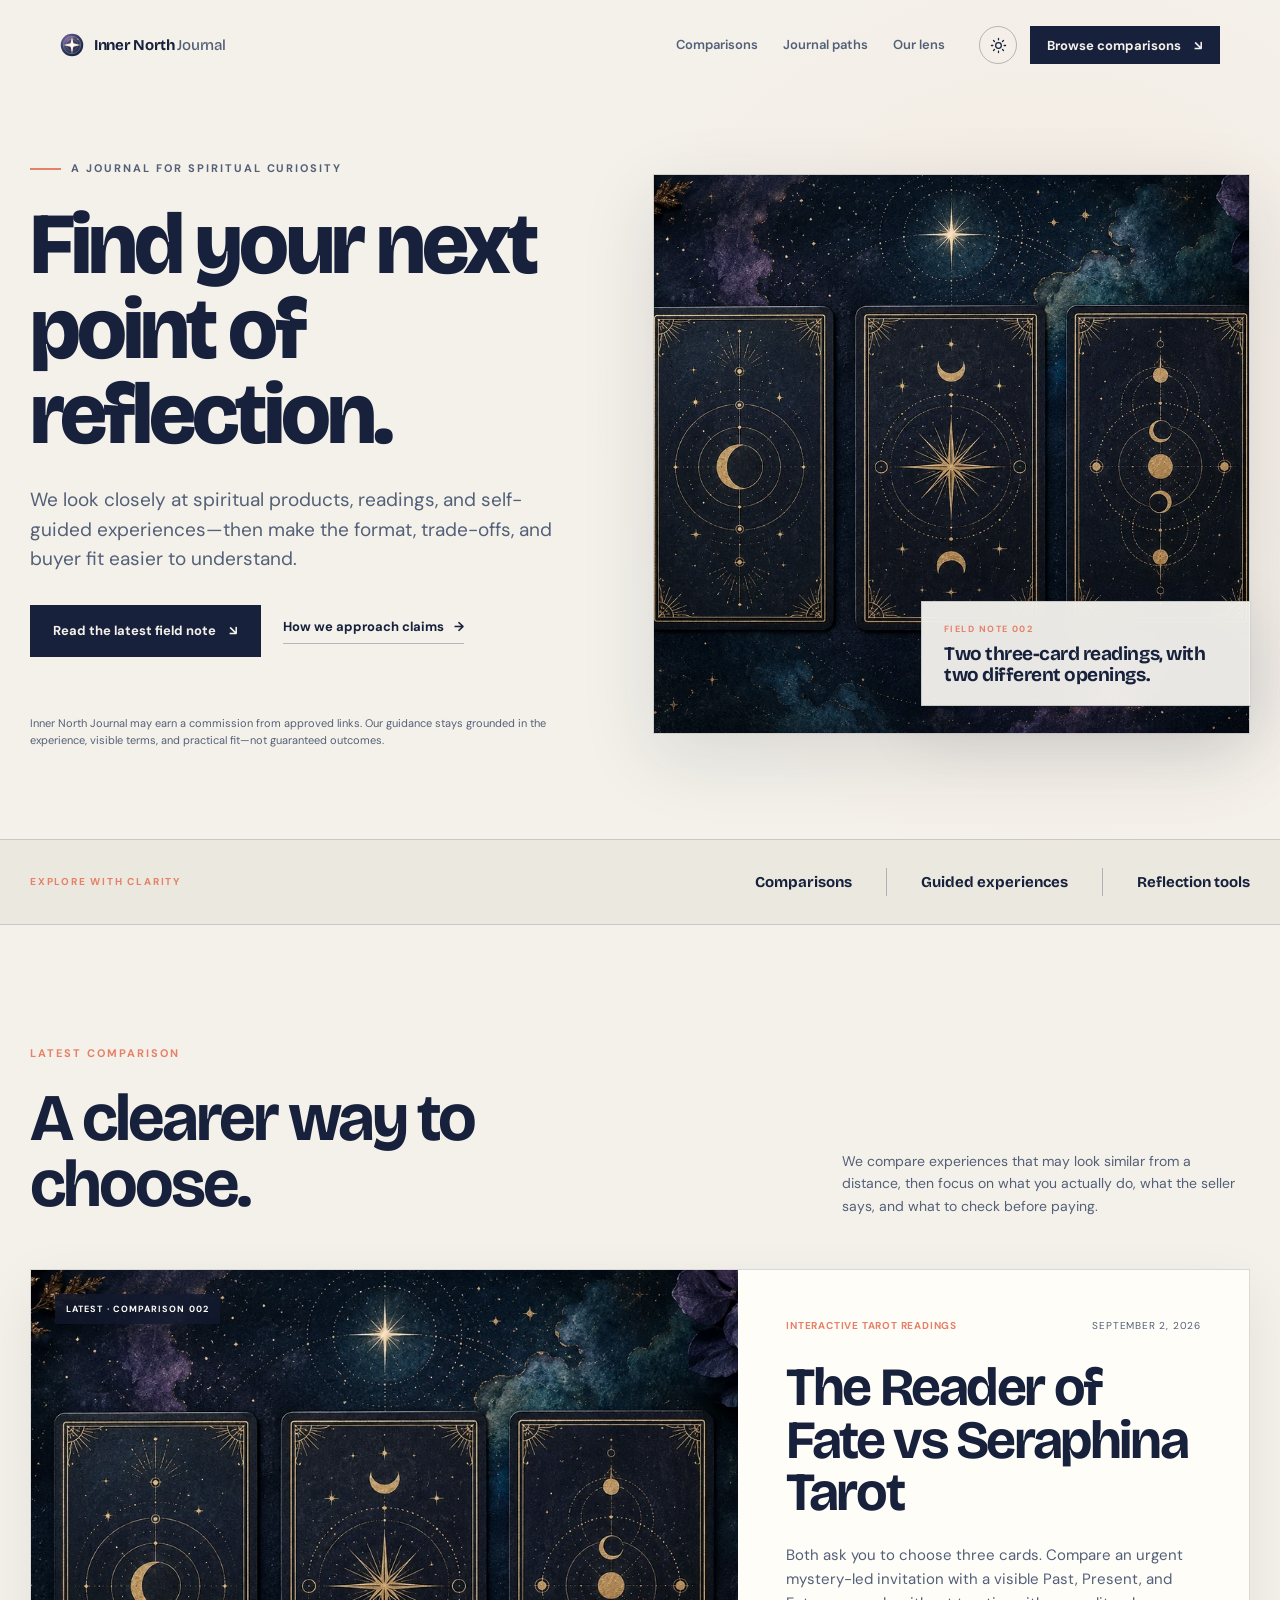
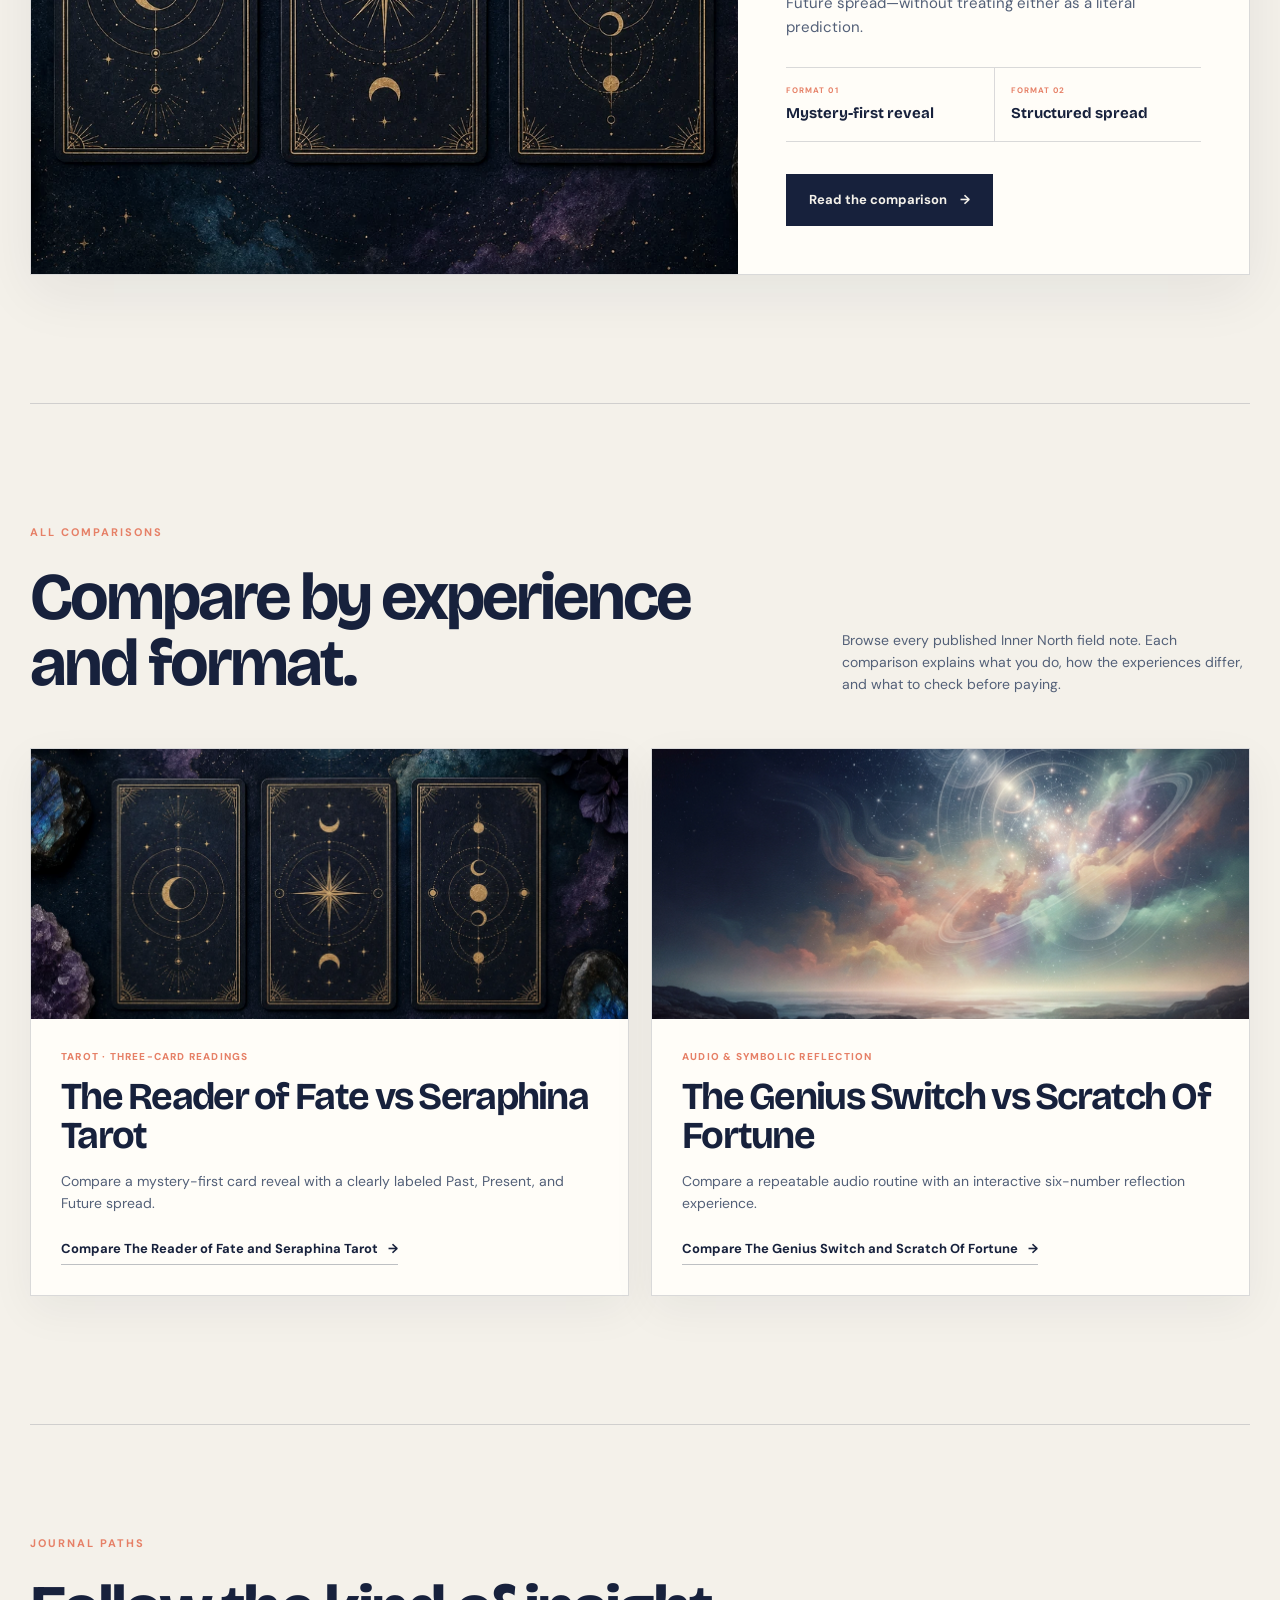
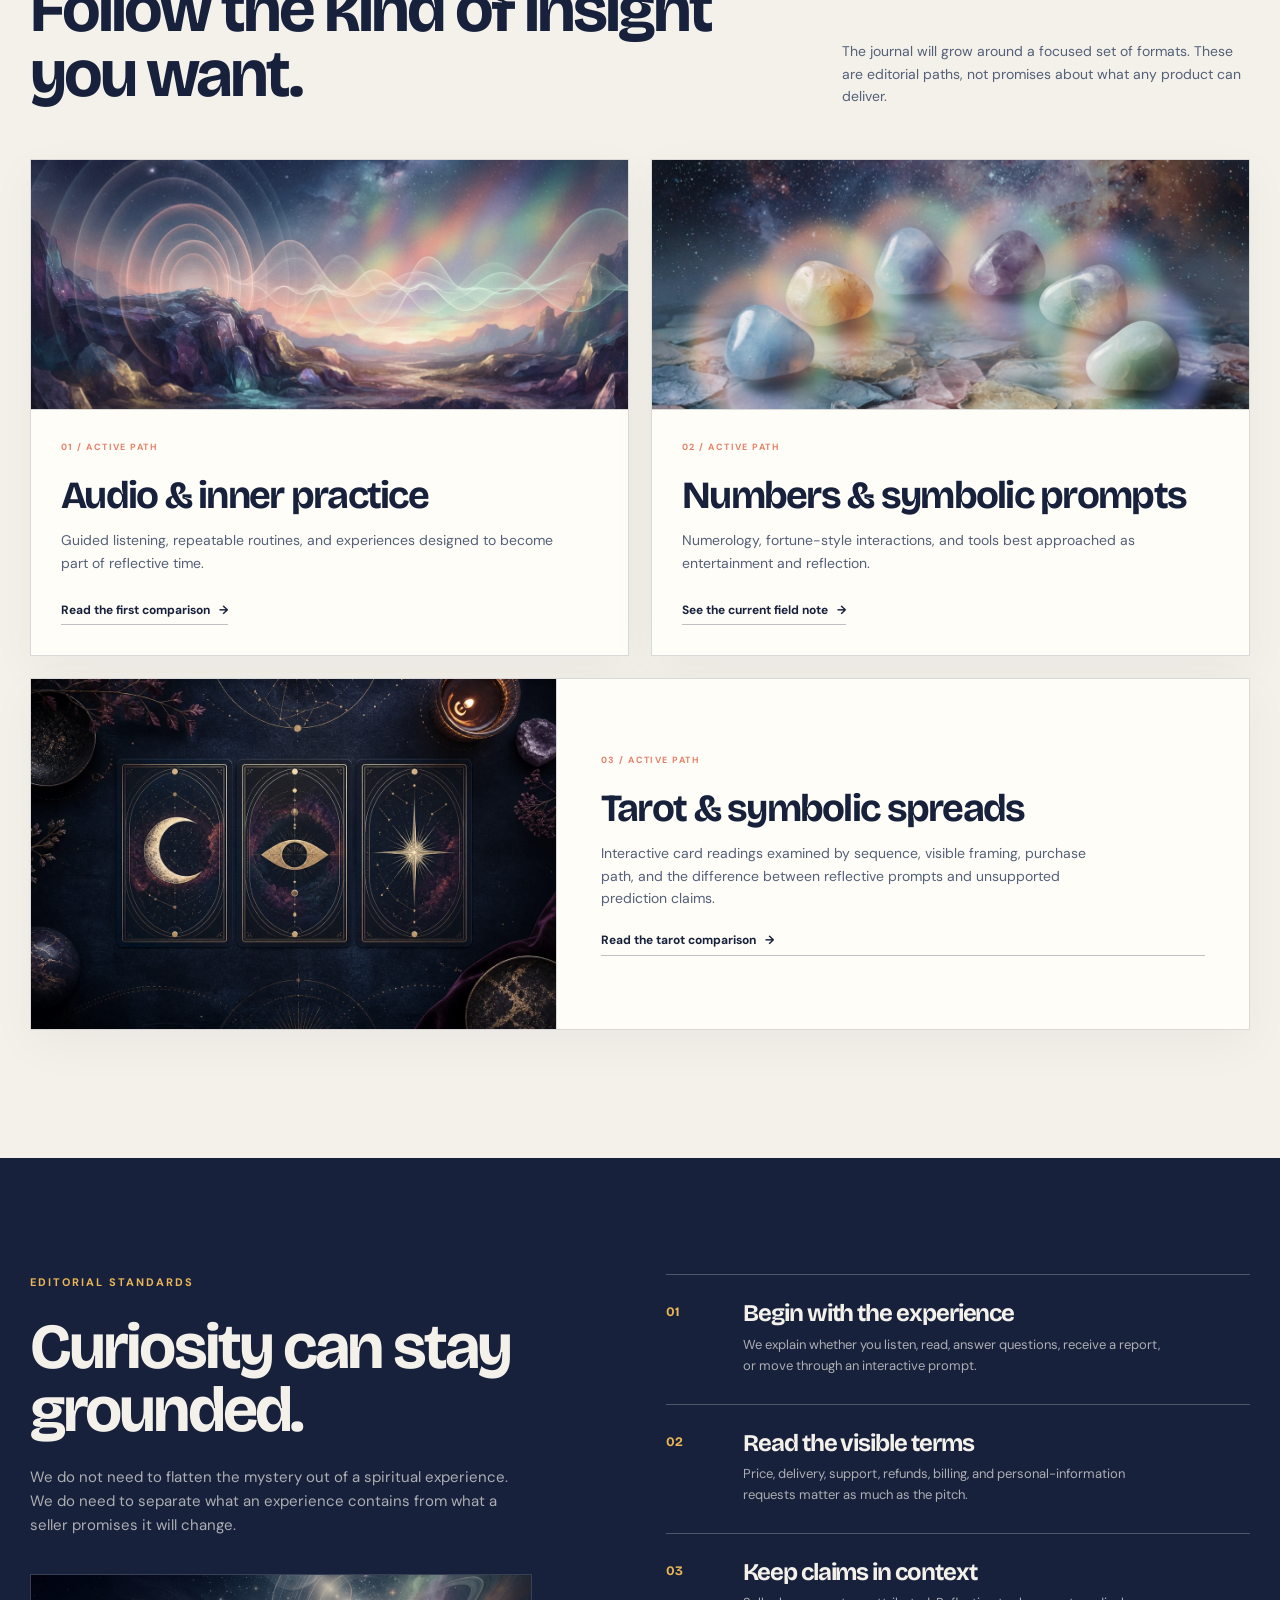
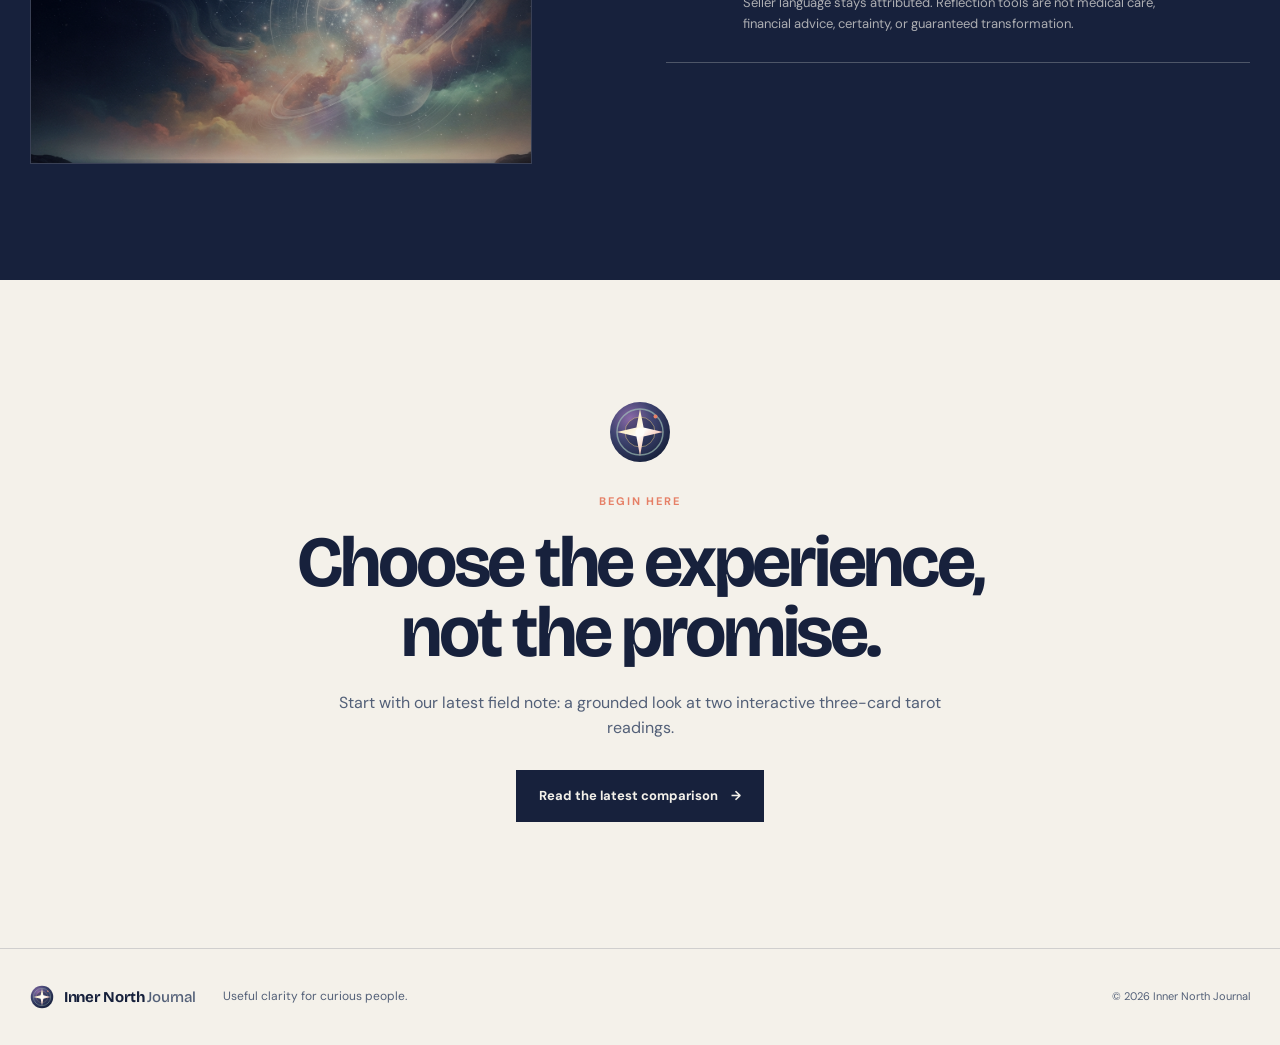
==== commit 6466b57e: "feat: strengthen internal SEO links" ====
--- a/index.html
+++ b/index.html
@@ -42,17 +42,17 @@
       <div class="progress" aria-hidden="true"><span id="progress-bar"></span></div>
       <nav class="nav-shell" aria-label="Primary navigation">
         <a class="wordmark" href="#top" aria-label="Inner North Journal home"><img class="wordmark-mark" src="favicon.svg" alt="" width="24" height="24" /><span>Inner North <em>Journal</em></span></a>
-        <div class="nav-links"><a href="#latest">Latest</a><a href="#paths">Journal paths</a><a href="#standards">Our lens</a></div>
+        <div class="nav-links"><a href="#comparisons">Comparisons</a><a href="#paths">Journal paths</a><a href="#standards">Our lens</a></div>
         <div class="nav-actions">
           <button class="theme-toggle" type="button" id="theme-toggle" aria-label="Switch to dark theme">
             <svg class="icon icon-sun" viewBox="0 0 24 24" fill="none" stroke="currentColor" stroke-width="1.8" stroke-linecap="round" aria-hidden="true"><circle cx="12" cy="12" r="4"></circle><path d="M12 2v2M12 20v2M4.93 4.93l1.42 1.42M17.65 17.65l1.42 1.42M2 12h2M20 12h2M4.93 19.07l1.42-1.42M17.65 6.35l1.42-1.42"></path></svg>
             <svg class="icon icon-moon" viewBox="0 0 24 24" fill="none" stroke="currentColor" stroke-width="1.8" stroke-linecap="round" aria-hidden="true"><path d="M21 12.8A8.5 8.5 0 1 1 11.2 3 6.7 6.7 0 0 0 21 12.8Z"></path></svg>
           </button>
-          <a class="nav-cta" href="#latest">Read the latest <span aria-hidden="true">↘</span></a>
+          <a class="nav-cta" href="#comparisons">Browse comparisons <span aria-hidden="true">↘</span></a>
         </div>
         <button class="menu-toggle" type="button" aria-label="Open menu" aria-expanded="false" aria-controls="mobile-nav"><span></span><span></span></button>
       </nav>
-      <div class="mobile-nav" id="mobile-nav" aria-hidden="true"><a href="#latest">Latest</a><a href="#paths">Journal paths</a><a href="#standards">Our lens</a></div>
+      <div class="mobile-nav" id="mobile-nav" aria-hidden="true"><a href="#comparisons">Comparisons</a><a href="#paths">Journal paths</a><a href="#standards">Our lens</a></div>
     </header>
 
     <main id="main">
@@ -92,6 +92,23 @@
             <a class="button button-dark" href="the-reader-of-fate-vs-seraphina-tarot/">Read the comparison <span aria-hidden="true">→</span></a>
           </div>
         </article>
+      </section>
+
+      <section class="comparison-library section-shell" id="comparisons" aria-labelledby="comparisons-title">
+        <div class="home-section-head compact">
+          <div><p class="section-kicker">All comparisons</p><h2 id="comparisons-title">Compare by experience and format.</h2></div>
+          <p>Browse every published Inner North field note. Each comparison explains what you do, how the experiences differ, and what to check before paying.</p>
+        </div>
+        <div class="comparison-index-grid">
+          <article class="comparison-index-card">
+            <img src="images/reader-of-fate-astral.webp" alt="Three upright celestial tarot cards in an indigo setting" width="1200" height="800" />
+            <div><p class="comparison-index-meta">Tarot · Three-card readings</p><h3><a href="the-reader-of-fate-vs-seraphina-tarot/">The Reader of Fate vs Seraphina Tarot</a></h3><p>Compare a mystery-first card reveal with a clearly labeled Past, Present, and Future spread.</p><a class="text-link" href="the-reader-of-fate-vs-seraphina-tarot/">Compare The Reader of Fate and Seraphina Tarot <span aria-hidden="true">→</span></a></div>
+          </article>
+          <article class="comparison-index-card">
+            <img src="images/hero-astral-test.png" alt="Prismatic light opening across a deep indigo astral landscape" width="1200" height="896" />
+            <div><p class="comparison-index-meta">Audio &amp; symbolic reflection</p><h3><a href="the-genius-switch-vs-scratch-of-fortune/">The Genius Switch vs Scratch Of Fortune</a></h3><p>Compare a repeatable audio routine with an interactive six-number reflection experience.</p><a class="text-link" href="the-genius-switch-vs-scratch-of-fortune/">Compare The Genius Switch and Scratch Of Fortune <span aria-hidden="true">→</span></a></div>
+          </article>
+        </div>
       </section>
 
       <section class="journal-paths section-shell" id="paths" aria-labelledby="paths-title">
--- a/styles.css
+++ b/styles.css
@@ -64,7 +64,14 @@
 .menu-toggle, .mobile-nav { display: none; }
 
 .section-shell { width: min(1220px, calc(100% - 60px)); margin: 0 auto; }
+.breadcrumbs { padding-top: 104px; padding-bottom: 0; color: var(--ink-soft); font-size: 12px; }
+.breadcrumbs ol { display: flex; flex-wrap: wrap; gap: 8px; align-items: center; margin: 0; padding: 0; list-style: none; }
+.breadcrumbs a { color: var(--ink-soft); text-decoration: underline; text-decoration-color: var(--line-strong); text-underline-offset: 3px; }
+.breadcrumbs a:hover, .breadcrumbs a:focus-visible { color: var(--coral); text-decoration-color: var(--coral); }
+.breadcrumbs [aria-current="page"] { color: var(--ink); font-weight: 700; }
+.breadcrumb-separator { color: var(--line-strong); }
 .hero { min-height: 820px; padding-top: 180px; display: grid; grid-template-columns: minmax(0, .92fr) minmax(430px, .8fr); gap: 8%; align-items: center; }
+.breadcrumbs + .hero { padding-top: 80px; }
 .eyebrow, .section-kicker { margin: 0 0 24px; color: var(--coral); font-size: 11px; font-weight: 700; letter-spacing: .18em; text-transform: uppercase; }
 .eyebrow { display: flex; align-items: center; gap: 10px; color: var(--ink-soft); }
 .eyebrow-line { width: 31px; height: 2px; background: var(--coral); }
@@ -277,8 +284,10 @@
   .nav-shell { padding: 18px 18px; }
   .mobile-nav { width: calc(100% - 36px); }
   .wordmark { font-size: 14px; }
+  .breadcrumbs { padding-top: 92px; font-size: 11px; }
   h1 { font-size: clamp(45px, 14vw, 66px); }
   .hero { min-height: auto; padding-top: 135px; padding-bottom: 66px; }
+  .breadcrumbs + .hero { padding-top: 40px; }
   .hero-deck { font-size: 16px; }
   .hero-note { margin-top: 42px; }
   .hero-visual { min-height: 335px; }
--- a/homepage.css
+++ b/homepage.css
@@ -15,7 +15,7 @@
 .home-signal-inner { min-height: 84px; display: grid; grid-template-columns: 1.2fr auto 1px auto 1px auto; gap: 34px; align-items: center; }
 .home-signal-inner strong { font-family: 'Bricolage Grotesque', sans-serif; font-size: 15px; }
 .home-signal-inner i { width: 1px; height: 28px; display: block; background: var(--line-strong); }
-.home-latest, .journal-paths { padding-top: 120px; padding-bottom: 128px; scroll-margin-top: 90px; }
+.home-latest, .comparison-library, .journal-paths { padding-top: 120px; padding-bottom: 128px; scroll-margin-top: 90px; }
 .home-section-head { display: grid; grid-template-columns: minmax(0, 1fr) minmax(300px, .58fr); gap: 9%; align-items: end; margin-bottom: 52px; }
 .home-section-head h2 { max-width: 670px; margin-bottom: 0; font-size: clamp(42px, 5.2vw, 72px); }
 .home-section-head > p { max-width: 440px; margin-bottom: 0; color: var(--ink-soft); font-size: 14px; }
@@ -37,6 +37,17 @@
 .featured-facts span + span { padding-left: 16px; border-left: 1px solid var(--line); }
 .featured-facts small { display: block; margin-bottom: 4px; color: var(--coral); font-family: 'DM Sans', sans-serif; font-size: 8px; letter-spacing: .13em; }
 .featured-copy .button { align-self: flex-start; }
+.comparison-library { border-top: 1px solid var(--line); }
+.comparison-index-grid { display: grid; grid-template-columns: repeat(2, minmax(0, 1fr)); gap: 22px; }
+.comparison-index-card { display: grid; grid-template-rows: 270px 1fr; min-width: 0; overflow: hidden; border: 1px solid var(--line); background: var(--white); box-shadow: 0 14px 42px rgba(23,33,60,.055); }
+.comparison-index-card > img { width: 100%; height: 100%; display: block; object-fit: cover; filter: saturate(.88) contrast(1.03); }
+.comparison-index-card > div { display: flex; flex-direction: column; align-items: flex-start; padding: 30px; }
+.comparison-index-card h3 { margin: 0 0 14px; font-size: clamp(26px, 3vw, 38px); line-height: 1.04; }
+.comparison-index-card h3 a { color: inherit; text-decoration: none; }
+.comparison-index-card h3 a:hover, .comparison-index-card h3 a:focus-visible { color: var(--coral); }
+.comparison-index-card p:not(.comparison-index-meta) { margin-bottom: 24px; color: var(--ink-soft); font-size: 14px; }
+.comparison-index-card .text-link { margin-top: auto; }
+.comparison-index-meta { margin-bottom: 12px; color: var(--coral); font-size: 10px; font-weight: 800; letter-spacing: .12em; text-transform: uppercase; }
 .journal-paths { padding-top: 110px; border-top: 1px solid var(--line); }
 .home-section-head.compact h2 { max-width: 760px; }
 .path-grid { display: grid; grid-template-columns: repeat(2, minmax(0, 1fr)); gap: 22px; }
@@ -78,6 +89,7 @@
   .home-signal-inner { grid-template-columns: 1fr auto 1px auto 1px auto; gap: 20px; }
   .featured-note { grid-template-columns: 1fr; }
   .featured-image { min-height: 450px; }
+  .comparison-index-grid { grid-template-columns: 1fr; }
   .standards-shell { grid-template-columns: 1fr; gap: 52px; }
 }
 
@@ -92,7 +104,9 @@
   .home-signal-inner .strip-label { grid-column: 1 / -1; }
   .home-signal-inner i { display: none; }
   .home-signal-inner strong { font-size: 13px; }
-  .home-latest, .journal-paths { padding-top: 82px; padding-bottom: 88px; }
+  .home-latest, .comparison-library, .journal-paths { padding-top: 82px; padding-bottom: 88px; }
+  .comparison-index-card { grid-template-rows: 220px 1fr; }
+  .comparison-index-card > div { padding: 24px; }
   .home-section-head { grid-template-columns: 1fr; gap: 22px; margin-bottom: 34px; }
   .home-section-head h2 { font-size: clamp(40px, 12vw, 58px); }
   .featured-image { min-height: 300px; }
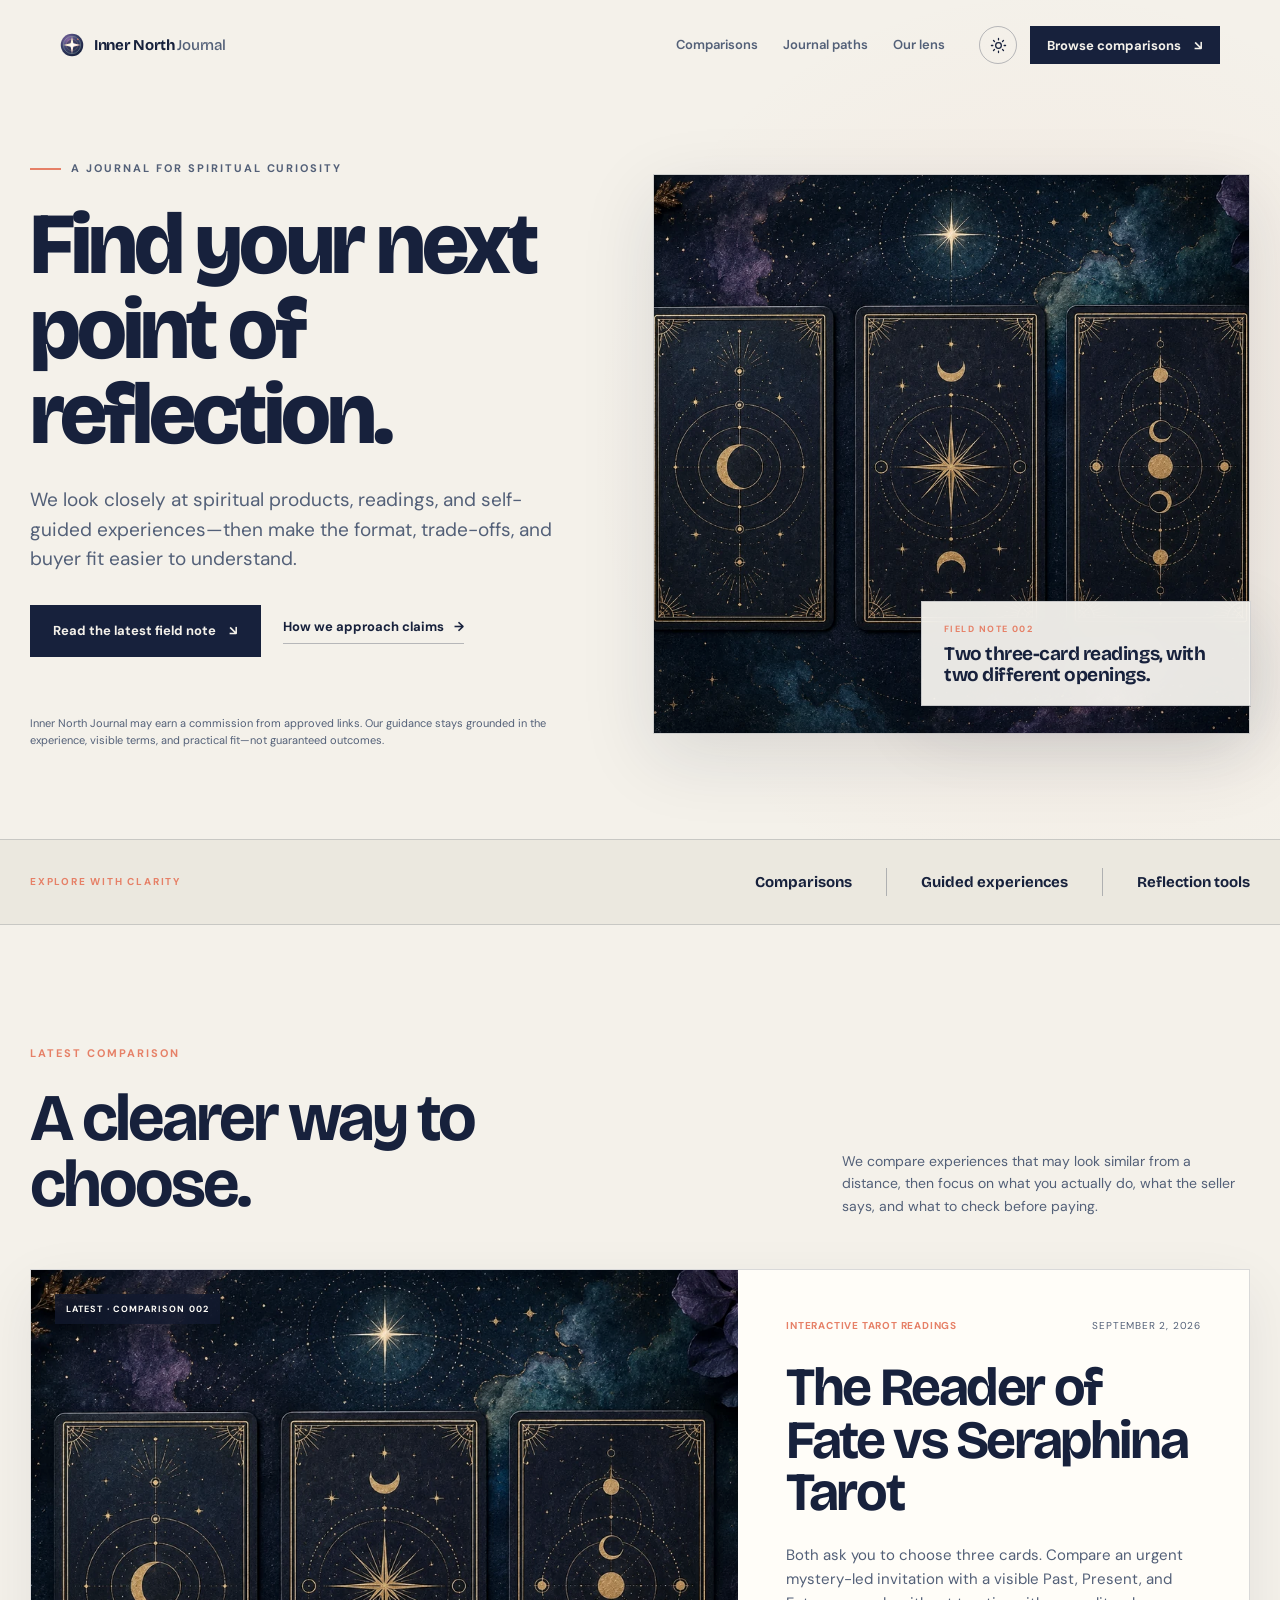
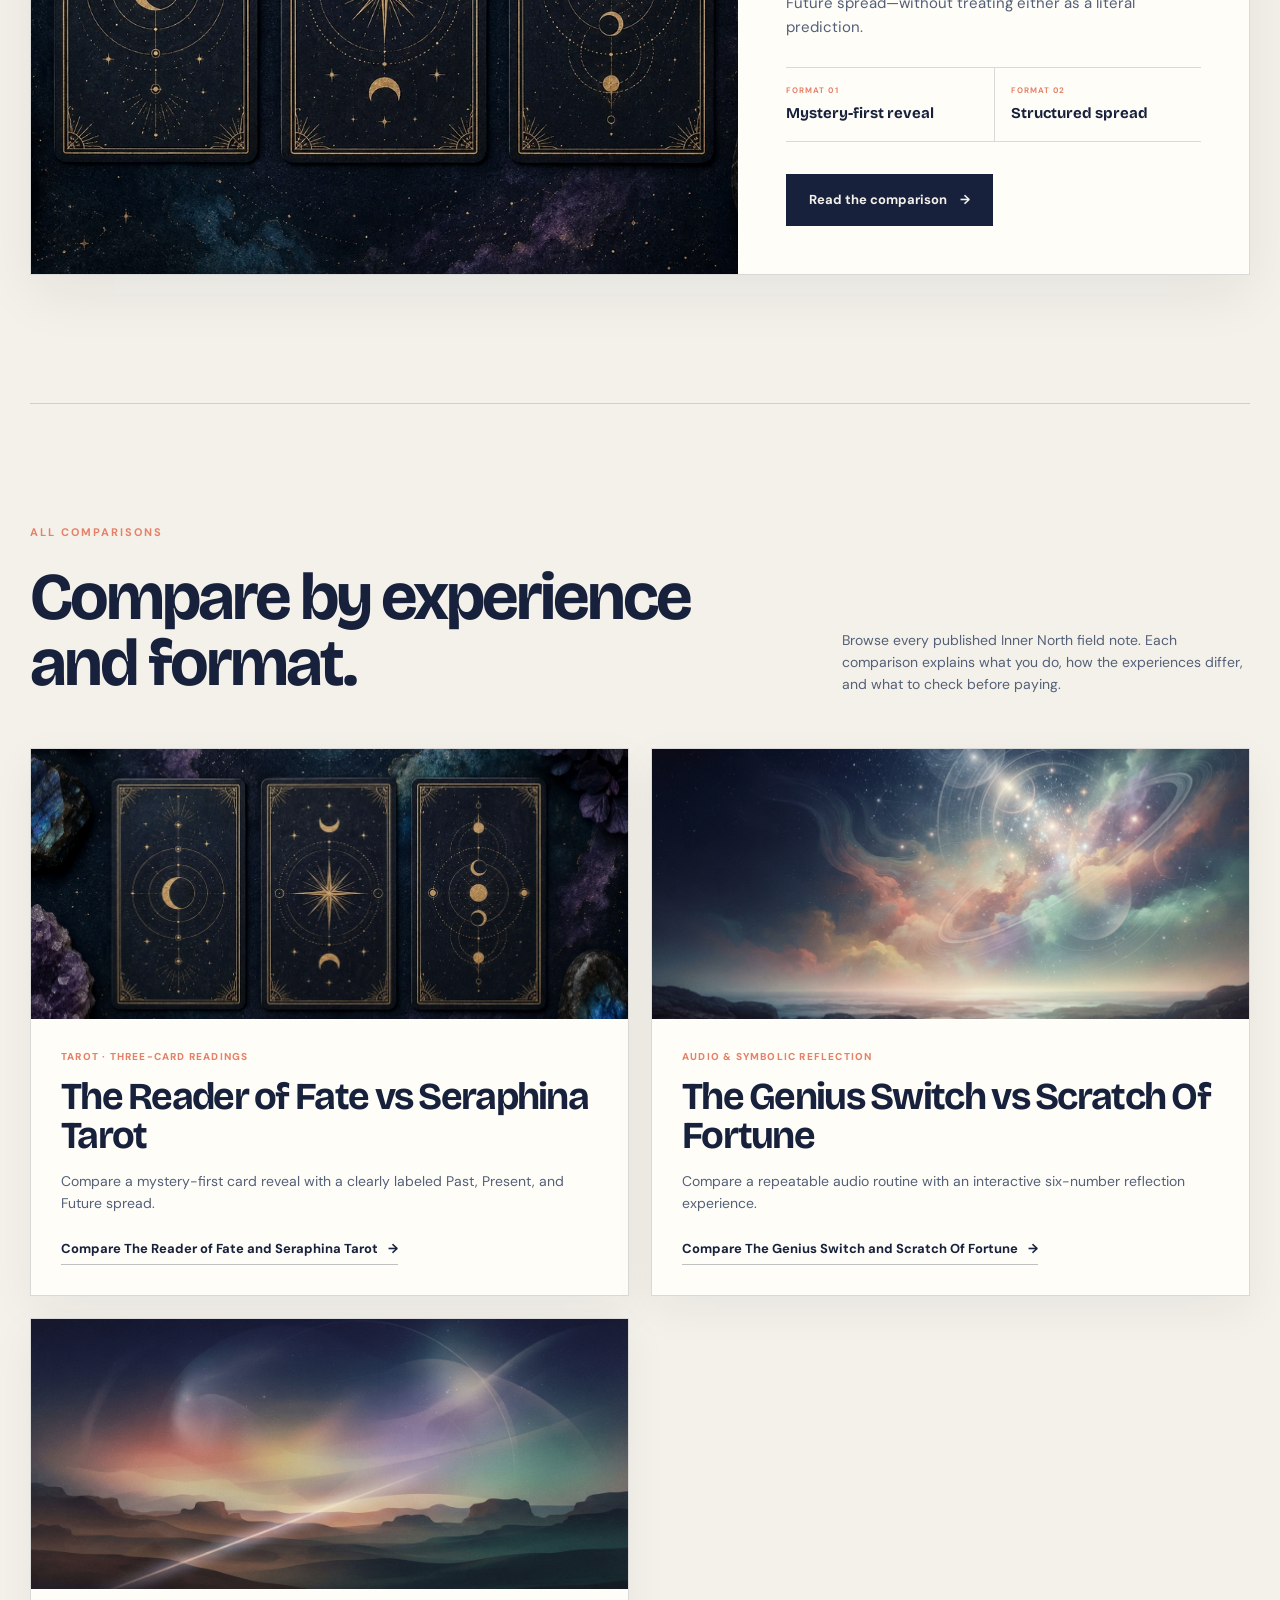
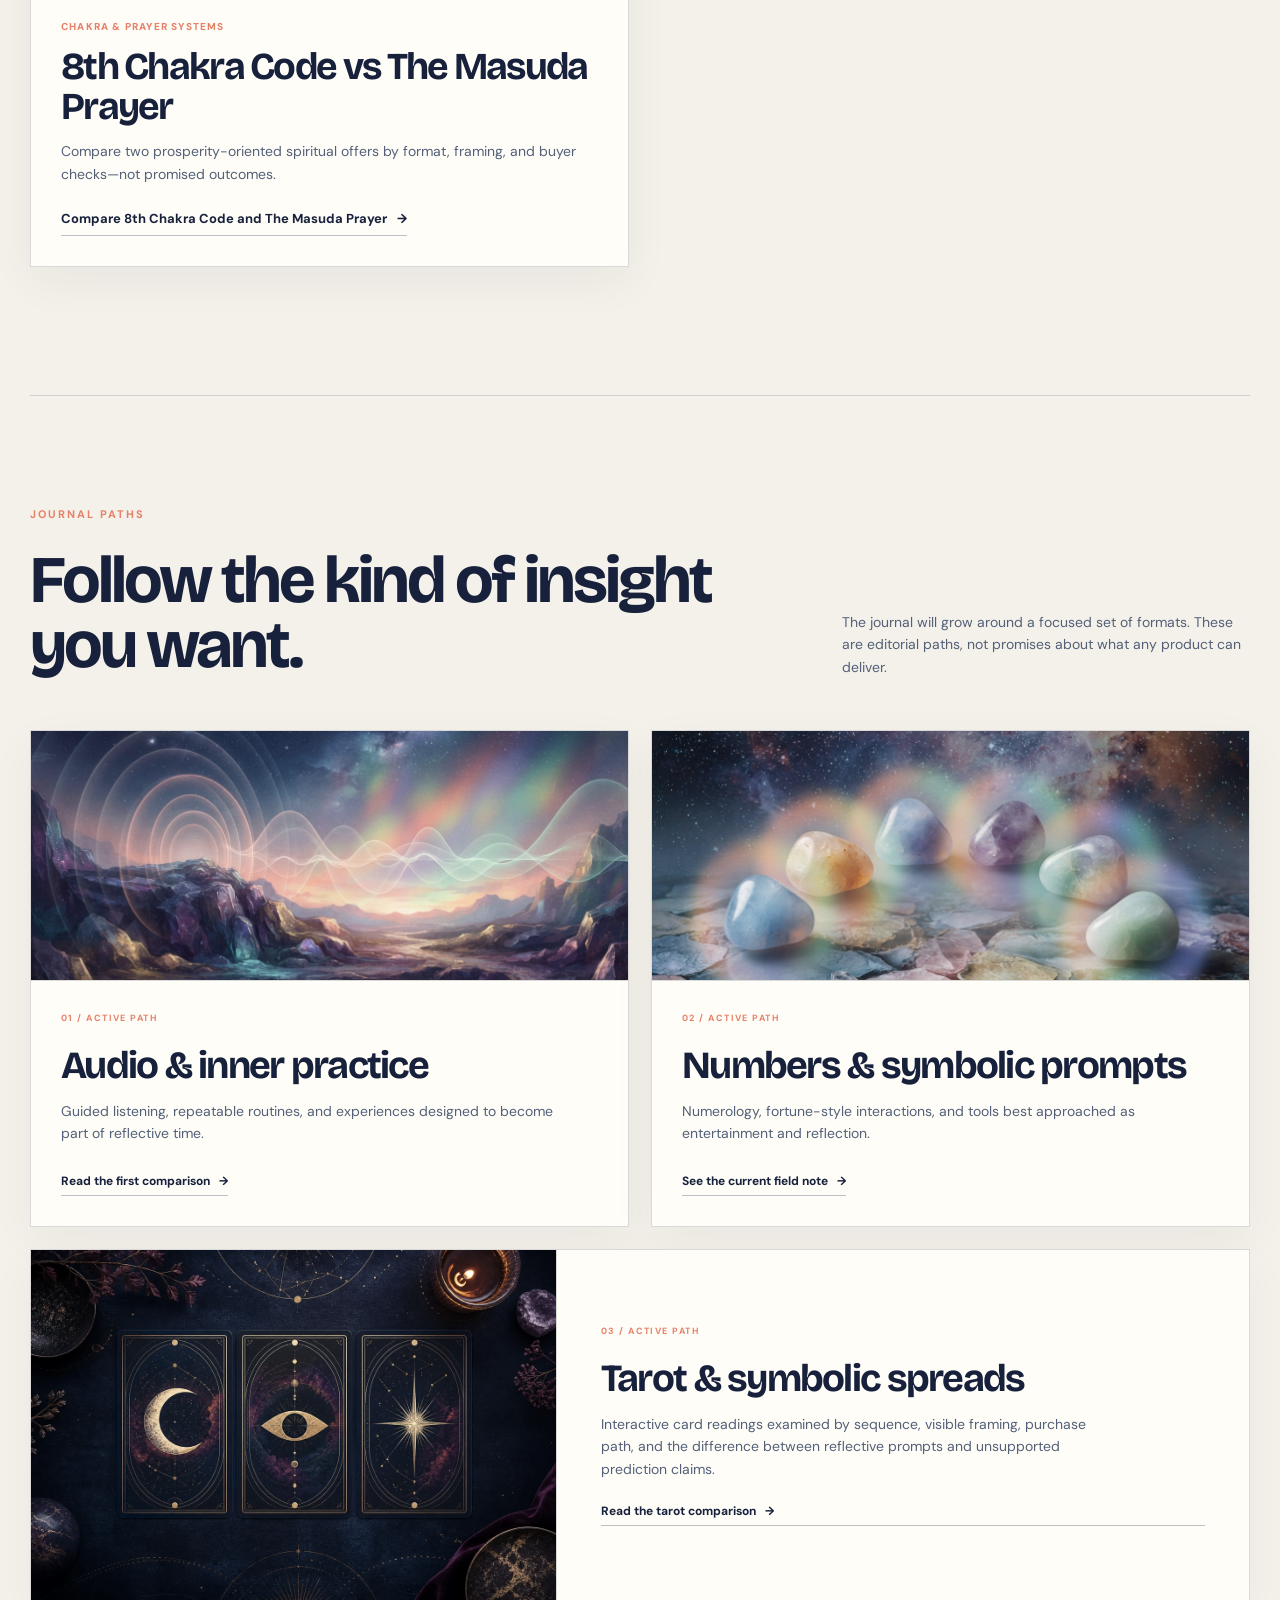
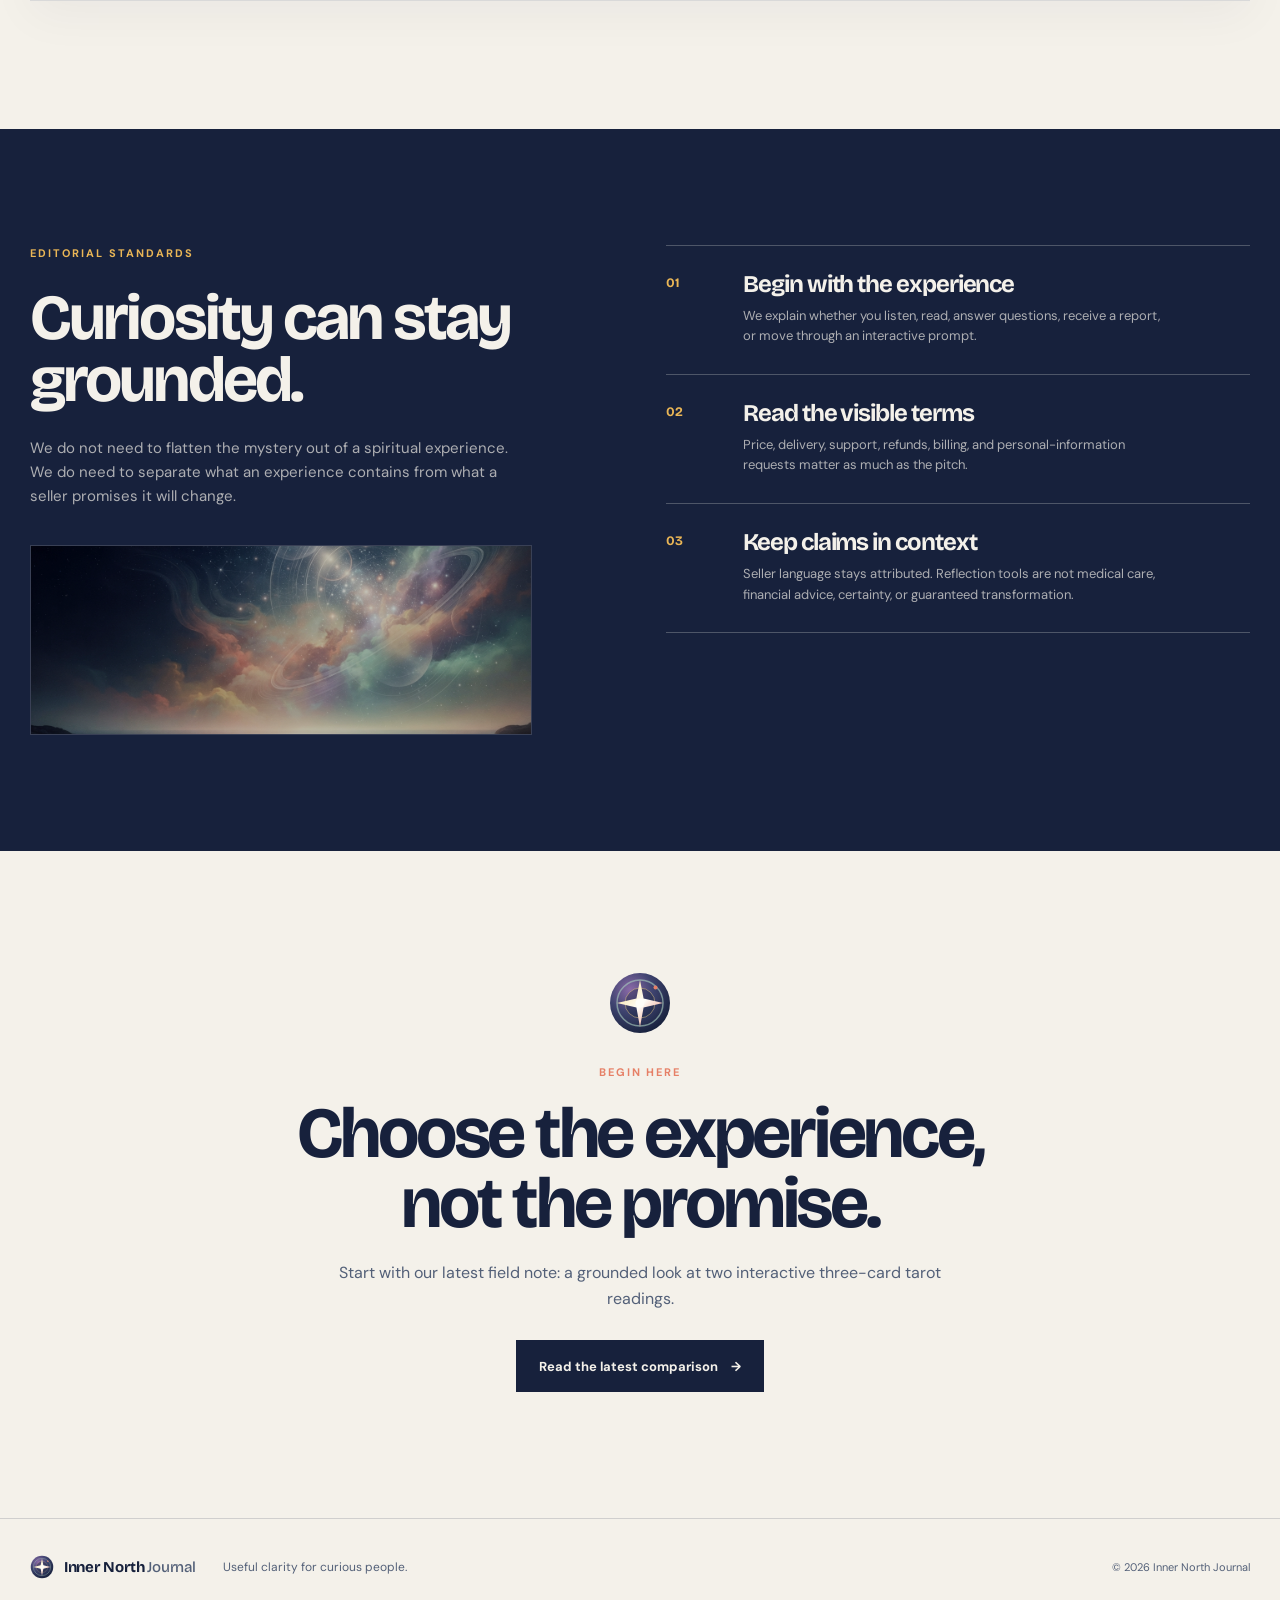
==== commit a9c3718c: "feat: add chakra and prayer comparison" ====
--- a/index.html
+++ b/index.html
@@ -34,8 +34,8 @@
     <link rel="preconnect" href="https://fonts.googleapis.com" />
     <link rel="preconnect" href="https://fonts.gstatic.com" crossorigin />
     <link href="https://fonts.googleapis.com/css2?family=Bricolage+Grotesque:opsz,wght@12..96,500;12..96,700;12..96,800&family=DM+Sans:wght@400;500;600;700&display=swap" rel="stylesheet" />
-    <link rel="stylesheet" href="styles.css" />
-    <link rel="stylesheet" href="homepage.css" />
+    <link rel="stylesheet" href="styles.css?v=20260903-1" />
+    <link rel="stylesheet" href="homepage.css?v=20260903-1" />
   </head>
   <body class="home-page">
     <header class="site-header" id="top">
@@ -108,6 +108,10 @@
             <img src="images/hero-astral-test.png" alt="Prismatic light opening across a deep indigo astral landscape" width="1200" height="896" />
             <div><p class="comparison-index-meta">Audio &amp; symbolic reflection</p><h3><a href="the-genius-switch-vs-scratch-of-fortune/">The Genius Switch vs Scratch Of Fortune</a></h3><p>Compare a repeatable audio routine with an interactive six-number reflection experience.</p><a class="text-link" href="the-genius-switch-vs-scratch-of-fortune/">Compare The Genius Switch and Scratch Of Fortune <span aria-hidden="true">→</span></a></div>
           </article>
+          <article class="comparison-index-card">
+            <img src="images/editorial-lens-astral.png" alt="A narrow beam of light crossing a calm cosmic horizon" width="1376" height="768" />
+            <div><p class="comparison-index-meta">Chakra &amp; prayer systems</p><h3><a href="the-8th-chakra-code-vs-the-masuda-prayer/">8th Chakra Code vs The Masuda Prayer</a></h3><p>Compare two prosperity-oriented spiritual offers by format, framing, and buyer checks—not promised outcomes.</p><a class="text-link" href="the-8th-chakra-code-vs-the-masuda-prayer/">Compare 8th Chakra Code and The Masuda Prayer <span aria-hidden="true">→</span></a></div>
+          </article>
         </div>
       </section>
 
--- a/styles.css
+++ b/styles.css
@@ -36,6 +36,9 @@
 button { font: inherit; color: inherit; }
 button, a { -webkit-tap-highlight-color: transparent; }
 :focus-visible { outline: 2px solid var(--coral); outline-offset: 4px; }
+
+.skip-link { position: fixed; top: -4rem; left: 1rem; z-index: 30; padding: 10px 14px; background: var(--navy); color: var(--paper); font-size: 13px; font-weight: 700; line-height: 1; text-decoration: none; transition: top .18s ease; }
+.skip-link:focus-visible { top: .75rem; }
 
 .progress { height: 4px; position: fixed; inset: 0 0 auto; z-index: 20; background: transparent; }
 .progress span { display: block; width: 0; height: 100%; background: var(--coral); transition: width .1s linear; }
@@ -83,6 +86,8 @@
 .hero-actions { display: flex; align-items: center; flex-wrap: wrap; gap: 22px; }
 .button-dark { min-height: 52px; padding: 0 22px; background: var(--navy); color: var(--paper); }
 .button-dark:hover { background: var(--coral); color: #17213c; box-shadow: 0 10px 28px rgba(230, 128, 103, .24); }
+.button-outline { min-height: 52px; padding: 0 20px; border-color: var(--line-strong); background: transparent; color: var(--ink); }
+.button-outline:hover { border-color: var(--coral); background: color-mix(in srgb, var(--coral) 12%, transparent); color: var(--ink); box-shadow: 0 8px 22px rgba(230, 128, 103, .16); }
 .text-link { display: inline-flex; align-items: center; gap: 10px; color: var(--ink); font-size: 13px; font-weight: 700; border-bottom: 1px solid var(--line-strong); padding-bottom: 5px; transition: color .18s ease, border-color .18s ease, gap .18s ease; }
 .text-link:hover { color: var(--coral); border-color: var(--coral); gap: 14px; }
 .hero-note { display: flex; align-items: center; gap: 9px; max-width: 430px; margin-top: 65px; color: var(--ink-soft); font-size: 12px; }
@@ -157,11 +162,11 @@
 .fit-box { min-height: 104px; margin: 5px 0 24px; padding: 15px 16px; background: var(--blue-wash); }
 .fit-label { color: var(--coral); font-size: 10px; font-weight: 700; letter-spacing: .15em; text-transform: uppercase; }
 .fit-box p { margin: 7px 0 0; font-size: 13px; line-height: 1.45; }
-.product-card .button-vibrations, .product-card .button-seer { width: 100%; min-height: 56px; padding: 0 21px; border: 1px solid rgba(23, 33, 60, .2); font-size: 15px; letter-spacing: -.01em; box-shadow: 0 8px 18px rgba(23, 33, 60, .1); }
-.button-vibrations { background: #91aa96; color: #17213c; }
-.button-vibrations:hover { background: var(--navy); color: var(--paper); box-shadow: 0 12px 25px rgba(23, 33, 60, .18); }
-.button-seer { background: #a697bd; color: #17213c; }
-.button-seer:hover { background: var(--navy); color: var(--paper); box-shadow: 0 12px 25px rgba(23, 33, 60, .18); }
+.product-card .button-vibrations, .product-card .button-seer, .product-card .vibrations-button, .product-card .seer-button { width: 100%; min-height: 56px; padding: 0 21px; border: 1px solid rgba(23, 33, 60, .2); font-size: 15px; letter-spacing: -.01em; box-shadow: 0 8px 18px rgba(23, 33, 60, .1); }
+.button-vibrations, .vibrations-button { background: #91aa96; color: #17213c; }
+.button-vibrations:hover, .vibrations-button:hover { background: var(--navy); color: var(--paper); box-shadow: 0 12px 25px rgba(23, 33, 60, .18); }
+.button-seer, .seer-button { background: #a697bd; color: #17213c; }
+.button-seer:hover, .seer-button:hover { background: var(--navy); color: var(--paper); box-shadow: 0 12px 25px rgba(23, 33, 60, .18); }
 .temporary-note { display: block; margin-top: 10px; color: var(--ink-soft); font-size: 11px; line-height: 1.45; }
 
 .details-section, .faq-section { padding-top: 112px; padding-bottom: 120px; scroll-margin-top: 90px; }
@@ -201,13 +206,16 @@
 .decision-aside .decision-followup { max-width: 430px; margin: 18px 0 0; color: var(--ink-soft); font-size: 13px; line-height: 1.58; }
 .decision-table { width: 100%; border-top: 2px solid var(--ink); border-collapse: collapse; }
 .decision-row { min-height: 65px; border-bottom: 1px solid var(--line); font-size: 13px; }
-.decision-row th, .decision-row td { padding: 0; text-align: left; vertical-align: middle; }
+.decision-row th, .decision-row td { padding: 10px 0; text-align: left; vertical-align: middle; }
+.decision-row td { padding-left: 18px; }
 .decision-row th[scope="row"] { width: 50%; font-weight: 400; }
 .decision-header { min-height: 43px; color: var(--ink-soft); font-size: 10px; font-weight: 700; letter-spacing: .15em; text-transform: uppercase; }
 .decision-header th { height: 43px; font-weight: 700; }
-.decision-product-link { display: inline-flex; align-items: center; gap: 8px; font-size: 13px; font-weight: 700; text-decoration: underline; text-decoration-color: var(--line-strong); text-underline-offset: 4px; transition: color .18s ease, text-decoration-color .18s ease; }
-.decision-product-link:hover { color: var(--coral); text-decoration-color: var(--coral); }
-.row-mark { display: inline-grid; place-items: center; width: 23px; height: 23px; border: 1px solid var(--line-strong); border-radius: 50%; font-size: 12px; }
+.decision-product-link { width: 100%; min-height: 50px; display: inline-flex; align-items: center; justify-content: flex-start; gap: 10px; padding: 11px 14px; border: 1px solid var(--navy); background: var(--navy); color: var(--paper); font-size: 13px; font-weight: 800; line-height: 1.25; text-decoration: none; box-shadow: 0 8px 20px rgba(23, 33, 60, .12); transition: background-color .18s ease, border-color .18s ease, color .18s ease, box-shadow .18s ease; }
+.decision-product-link:hover, .decision-product-link:focus-visible { border-color: var(--coral); background: var(--coral); color: #17213c; box-shadow: 0 10px 26px rgba(230, 128, 103, .24); }
+.decision-product-link > span:last-child { margin-left: auto; }
+.row-mark { display: inline-grid; place-items: center; width: 25px; height: 25px; flex: 0 0 auto; border: 1px solid currentColor; border-radius: 50%; font-size: 12px; }
+.decision-product-link .row-mark { color: inherit; }
 .row-moon { color: var(--coral); }
 .row-number { color: #bb7d17; font-family: 'Bricolage Grotesque', sans-serif; font-weight: 800; }
 .row-vibrations { color: #62816d; font-family: 'Bricolage Grotesque', sans-serif; font-weight: 800; }
@@ -252,6 +260,16 @@
 .source-links a:hover { color: var(--ink); text-decoration-color: var(--coral); }
 .disclosure { max-width: 700px; margin: 28px 0 0; color: var(--ink-soft); font-size: 11px; line-height: 1.55; }
 .disclosure strong { color: var(--ink); }
+
+.bottom-cta { display: grid; grid-template-columns: minmax(0, 1fr) minmax(340px, 1fr); gap: 8%; align-items: center; padding-top: 86px; padding-bottom: 112px; border-top: 1px solid var(--line); }
+.bottom-cta-copy h2 { max-width: 620px; margin: 0 0 18px; font-size: clamp(36px, 4vw, 58px); }
+.bottom-cta-copy > p:last-child { max-width: 520px; margin: 0; color: var(--ink-soft); font-size: 15px; line-height: 1.65; }
+.bottom-cta-actions { display: grid; gap: 12px; }
+.bottom-cta-actions .button { width: 100%; min-height: 58px; padding: 0 22px; border: 1px solid rgba(23, 33, 60, .2); font-size: 15px; box-shadow: 0 8px 18px rgba(23, 33, 60, .1); }
+.bottom-cta-actions .button-vibrations { background: #91aa96; color: #17213c; }
+.bottom-cta-actions .button-seer { background: #a697bd; color: #17213c; }
+.bottom-cta-actions .button-vibrations:hover, .bottom-cta-actions .button-seer:hover { background: var(--navy); color: var(--paper); box-shadow: 0 12px 25px rgba(23, 33, 60, .18); }
+.bottom-cta-note { margin: 5px 0 0; color: var(--ink-soft); font-size: 11px; line-height: 1.45; }
 
 .site-footer { border-top: 1px solid var(--line); }
 .footer-shell { width: min(1220px, calc(100% - 60px)); min-height: 96px; margin: 0 auto; display: flex; align-items: center; gap: 28px; }
@@ -315,12 +333,14 @@
   .product-summary { min-height: 0; }
   .decision-section { padding-bottom: 90px; }
   .decision-row { min-height: 0; }
-  .decision-row th, .decision-row td { padding: 14px 0; font-size: 12px; }
-  .decision-product-link { font-size: 12px; }
+  .decision-row th, .decision-row td { padding: 12px 0; font-size: 12px; }
+  .decision-row td { padding-left: 10px; }
+  .decision-product-link { min-height: 48px; padding: 10px; font-size: 12px; }
   .method-shell { padding-top: 80px; padding-bottom: 80px; }
   .verdict-section { padding-top: 80px; padding-bottom: 80px; }
   .verdict-card { grid-template-columns: 1fr; gap: 22px; padding: 23px; }
   .verdict-link { grid-column: auto; }
+  .bottom-cta { grid-template-columns: 1fr; gap: 34px; padding-top: 72px; padding-bottom: 80px; }
   .related-section { margin-top: -32px; padding-bottom: 58px; }
   .sources-section { padding-bottom: 80px; }
   .sources-heading { display: block; }
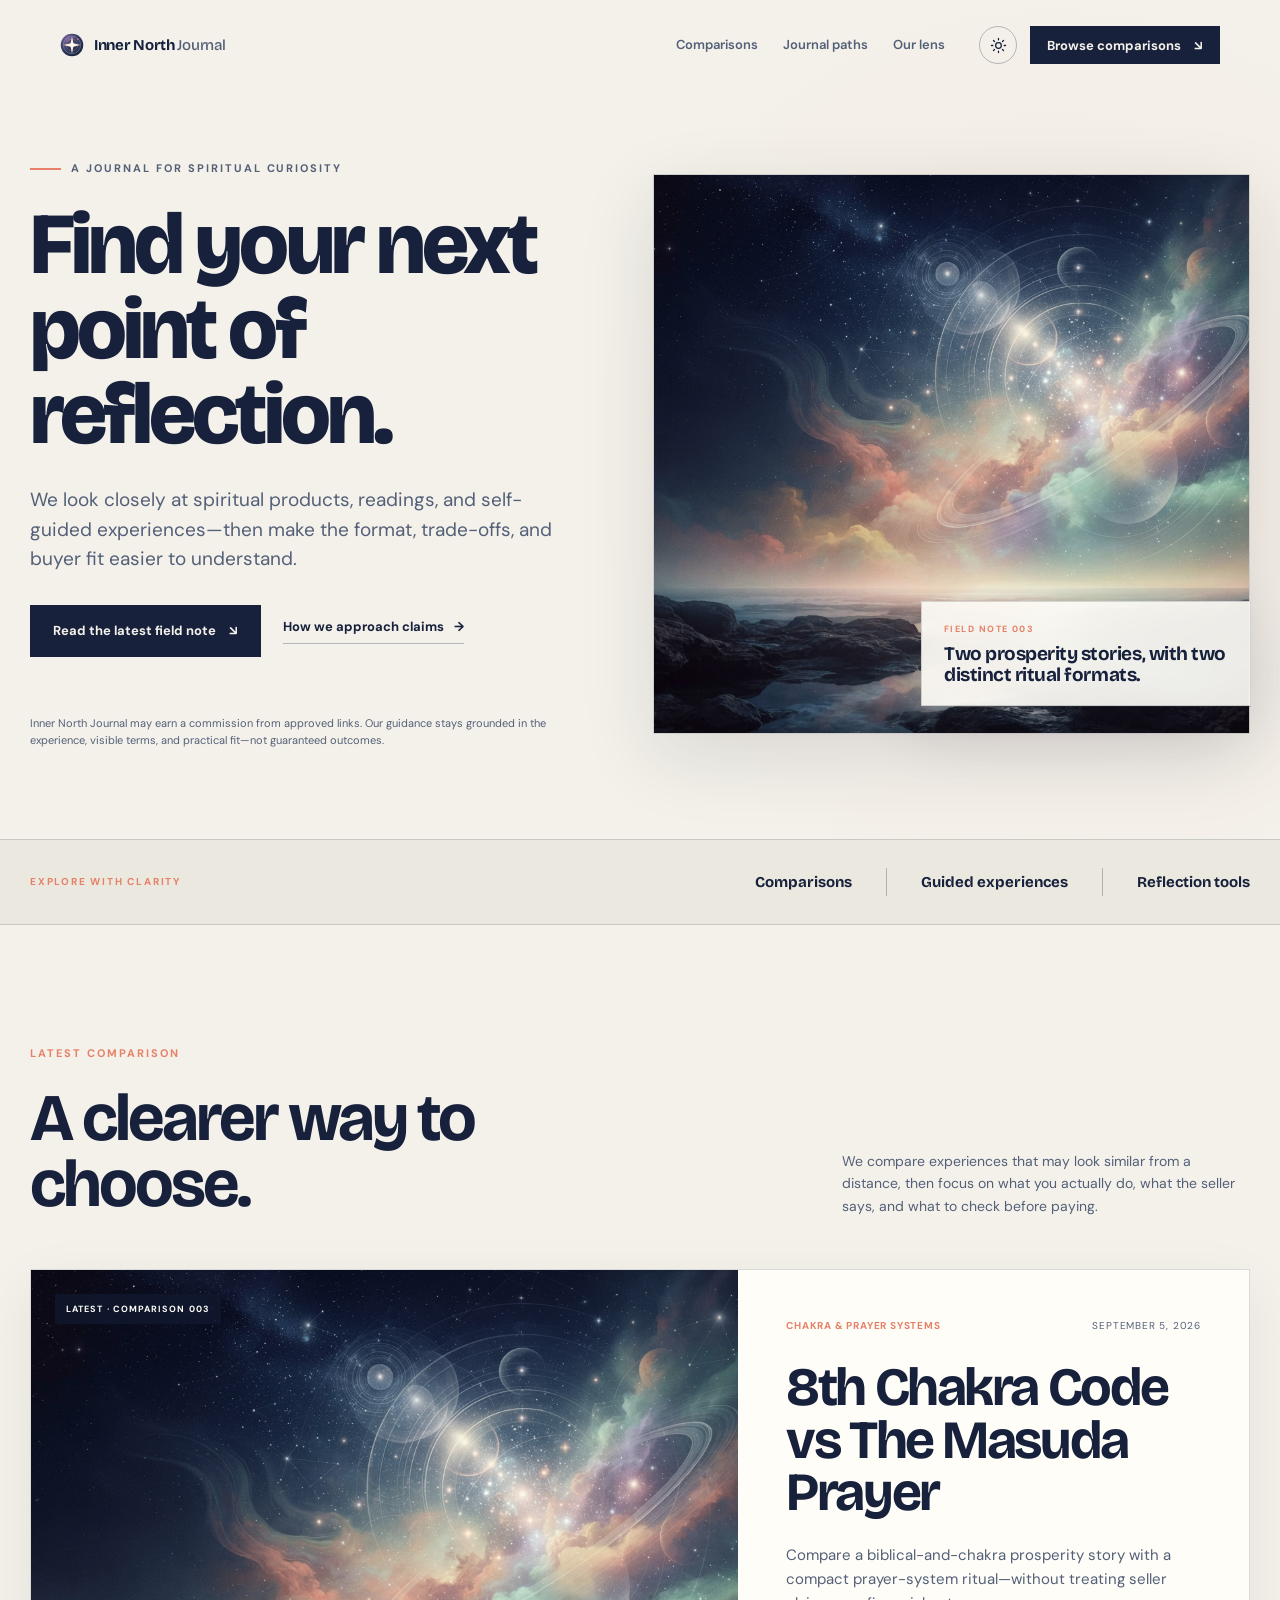
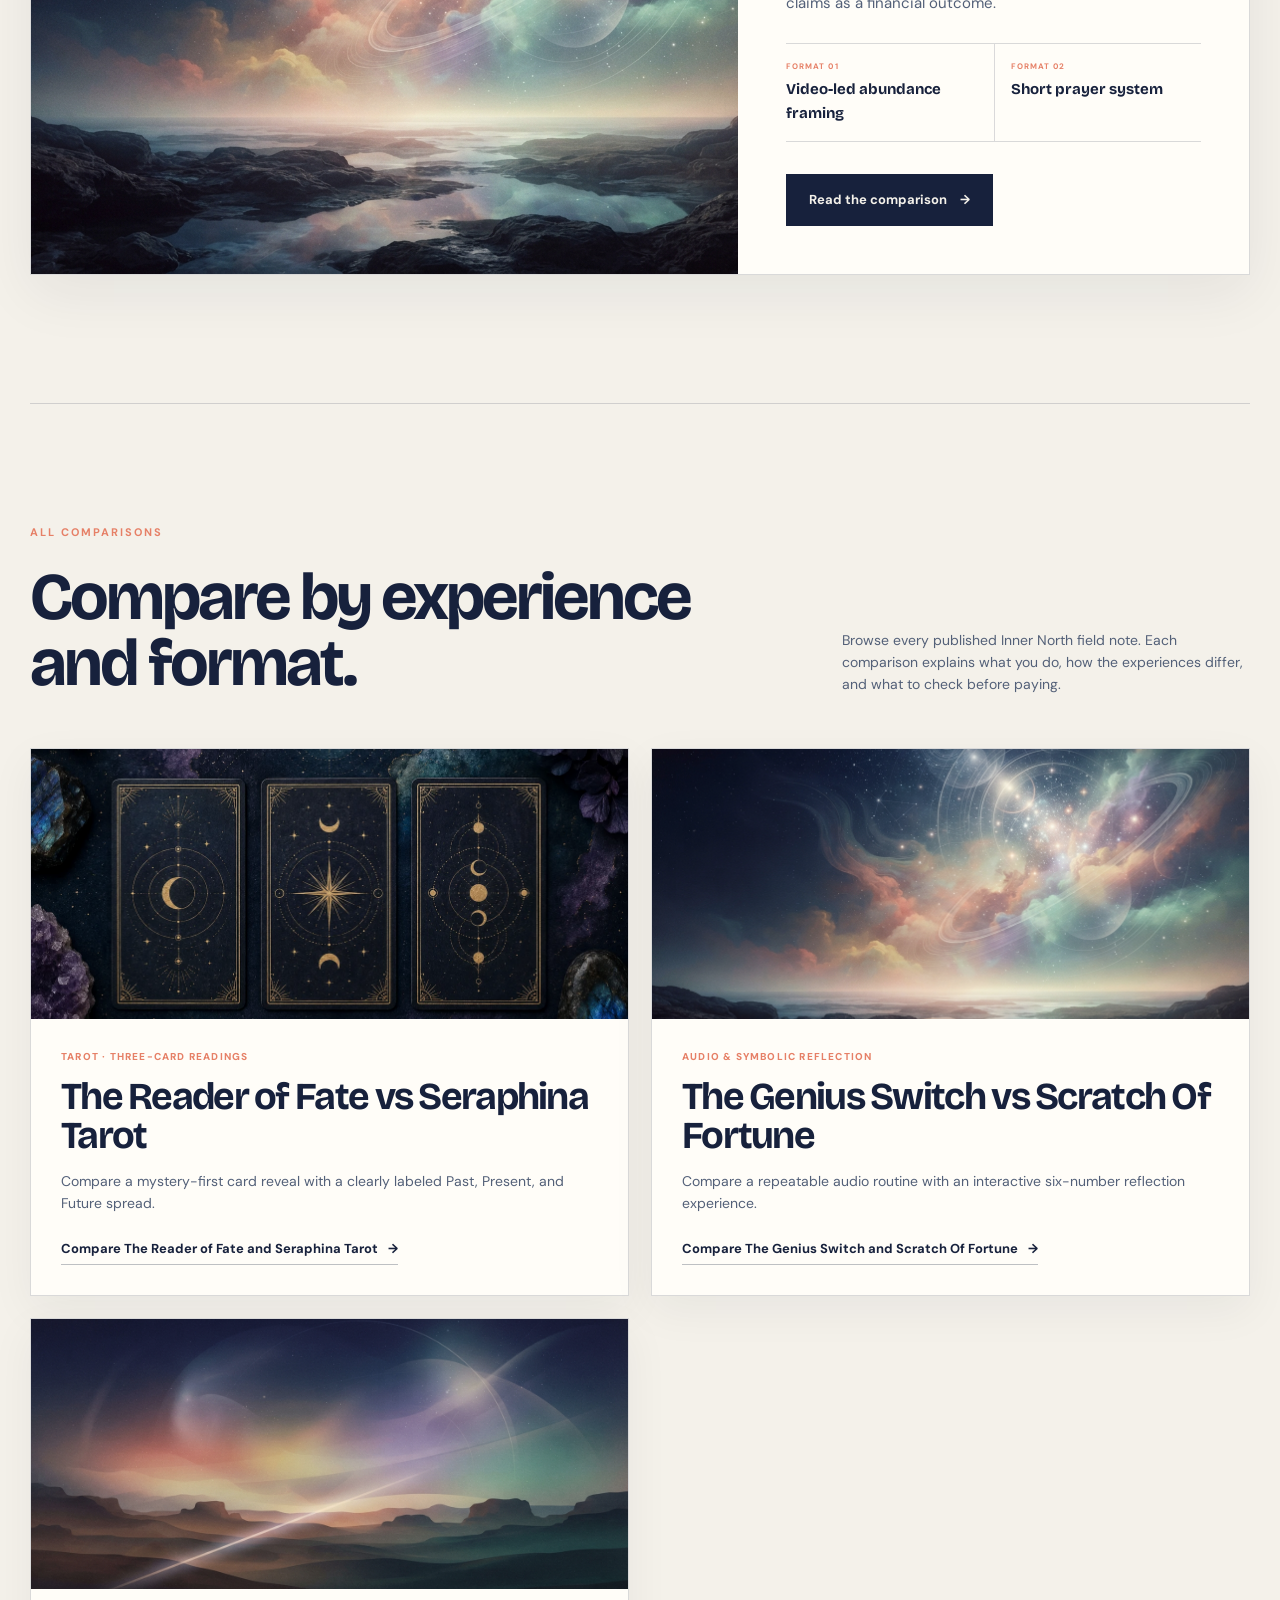
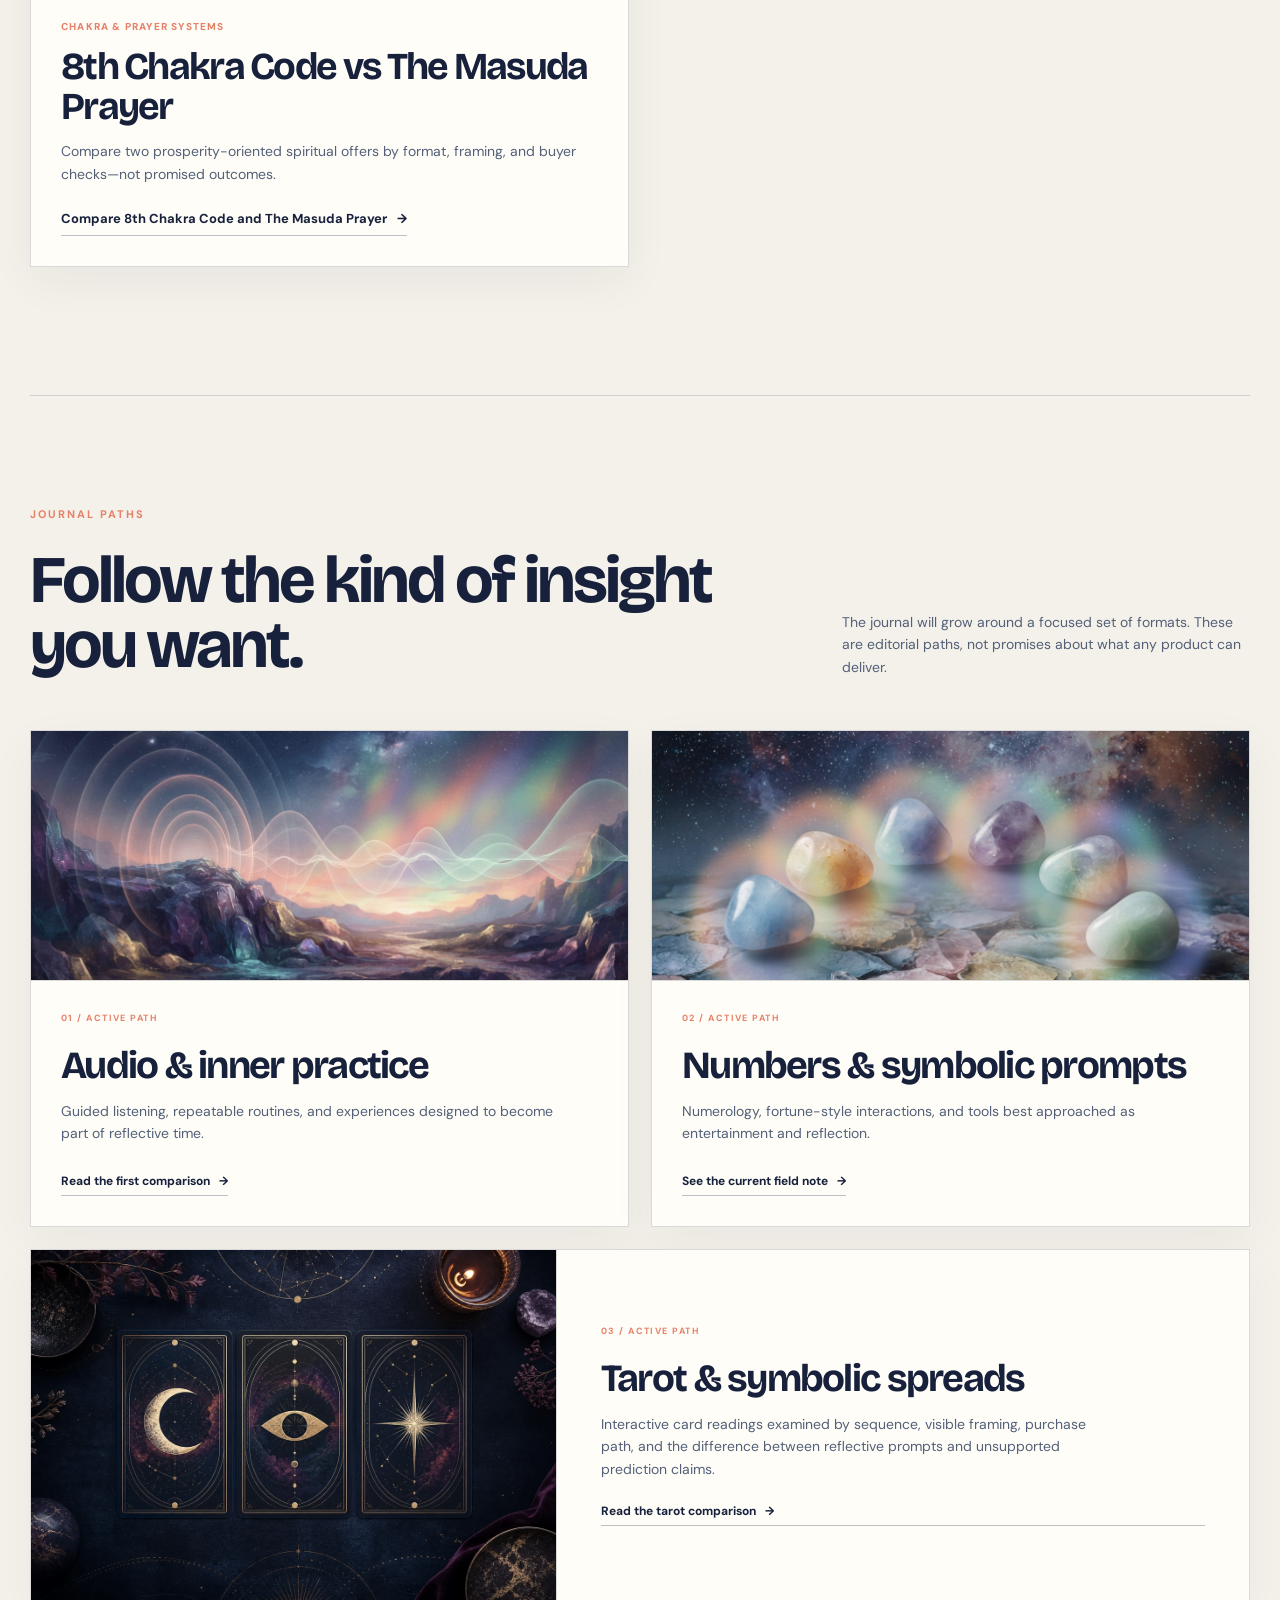
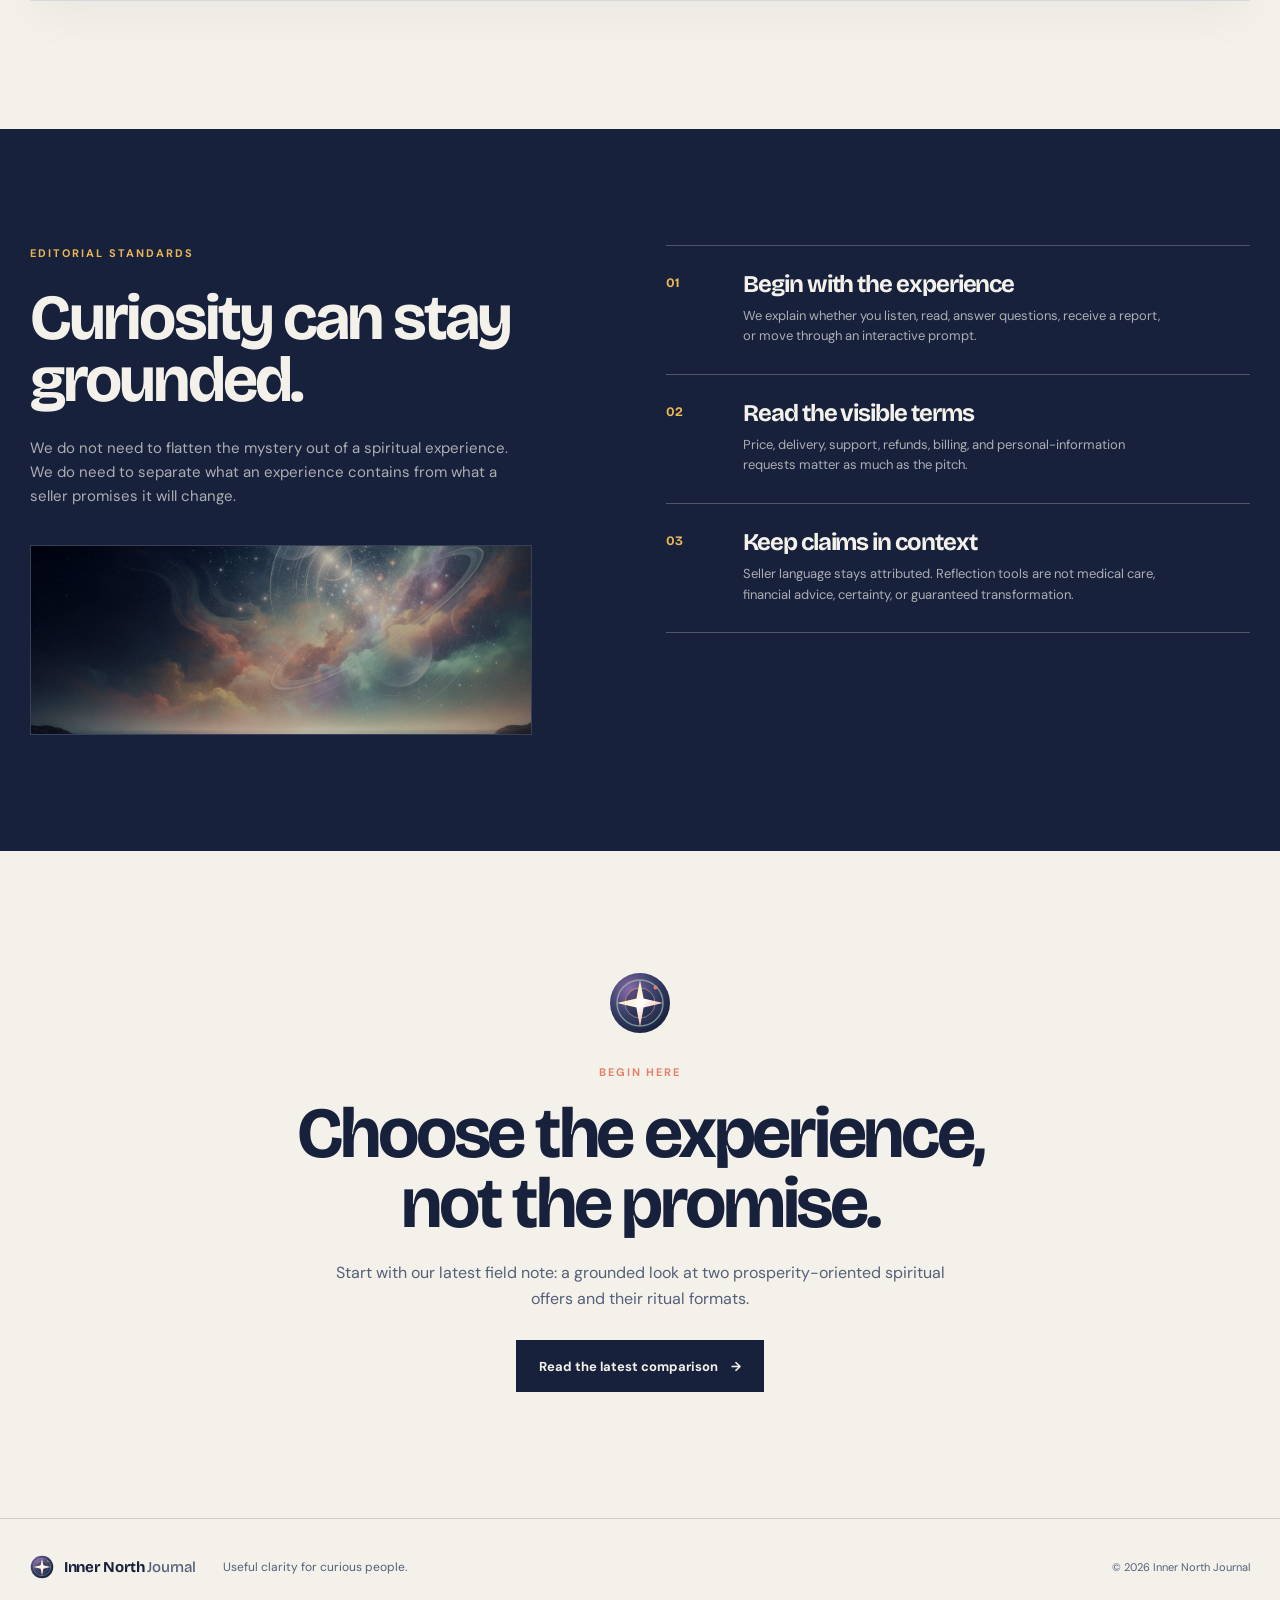
==== commit e0ada215: "seo: strengthen comparison interlinking" ====
--- a/index.html
+++ b/index.html
@@ -34,7 +34,7 @@
     <link rel="preconnect" href="https://fonts.googleapis.com" />
     <link rel="preconnect" href="https://fonts.gstatic.com" crossorigin />
     <link href="https://fonts.googleapis.com/css2?family=Bricolage+Grotesque:opsz,wght@12..96,500;12..96,700;12..96,800&family=DM+Sans:wght@400;500;600;700&display=swap" rel="stylesheet" />
-    <link rel="stylesheet" href="styles.css?v=20260903-1" />
+    <link rel="stylesheet" href="styles.css?v=20260905-5" />
     <link rel="stylesheet" href="homepage.css?v=20260903-1" />
   </head>
   <body class="home-page">
@@ -65,8 +65,8 @@
           <p class="home-disclosure">Inner North Journal may earn a commission from approved links. Our guidance stays grounded in the experience, visible terms, and practical fit—not guaranteed outcomes.</p>
         </div>
         <figure class="home-hero-figure">
-          <img src="images/reader-of-fate-astral.webp" alt="Three upright celestial tarot cards in a calm indigo astral setting" width="1200" height="800" />
-          <figcaption><span>FIELD NOTE 002</span><strong>Two three-card readings, with two different openings.</strong></figcaption>
+          <img src="images/hero-astral-test.png" alt="Prismatic light opening across a deep indigo astral landscape" width="1200" height="896" />
+          <figcaption><span>FIELD NOTE 003</span><strong>Two prosperity stories, with two distinct ritual formats.</strong></figcaption>
         </figure>
       </section>
 
@@ -80,16 +80,16 @@
           <p>We compare experiences that may look similar from a distance, then focus on what you actually do, what the seller says, and what to check before paying.</p>
         </div>
         <article class="featured-note">
-          <a class="featured-image" href="the-reader-of-fate-vs-seraphina-tarot/" aria-label="Read The Reader of Fate vs Seraphina Tarot">
-            <img src="images/reader-of-fate-astral.webp" alt="Three upright celestial tarot cards in a calm indigo astral setting" width="1200" height="800" />
-            <span class="featured-badge">Latest · Comparison 002</span>
+          <a class="featured-image" href="the-8th-chakra-code-vs-the-masuda-prayer/" aria-label="Read 8th Chakra Code vs The Masuda Prayer">
+            <img src="images/hero-astral-test.png" alt="Prismatic light opening across a deep indigo astral landscape" width="1200" height="896" />
+            <span class="featured-badge">Latest · Comparison 003</span>
           </a>
           <div class="featured-copy">
-            <p class="featured-meta"><span>Interactive tarot readings</span><time datetime="2026-09-02">September 2, 2026</time></p>
-            <h3><a href="the-reader-of-fate-vs-seraphina-tarot/">The Reader of Fate vs Seraphina Tarot</a></h3>
-            <p>Both ask you to choose three cards. Compare an urgent mystery-led invitation with a visible Past, Present, and Future spread—without treating either as a literal prediction.</p>
-            <div class="featured-facts"><span><small>FORMAT 01</small>Mystery-first reveal</span><span><small>FORMAT 02</small>Structured spread</span></div>
-            <a class="button button-dark" href="the-reader-of-fate-vs-seraphina-tarot/">Read the comparison <span aria-hidden="true">→</span></a>
+            <p class="featured-meta"><span>Chakra &amp; prayer systems</span><time datetime="2026-09-05">September 5, 2026</time></p>
+            <h3><a href="the-8th-chakra-code-vs-the-masuda-prayer/">8th Chakra Code vs The Masuda Prayer</a></h3>
+            <p>Compare a biblical-and-chakra prosperity story with a compact prayer-system ritual—without treating seller claims as a financial outcome.</p>
+            <div class="featured-facts"><span><small>FORMAT 01</small>Video-led abundance framing</span><span><small>FORMAT 02</small>Short prayer system</span></div>
+            <a class="button button-dark" href="the-8th-chakra-code-vs-the-masuda-prayer/">Read the comparison <span aria-hidden="true">→</span></a>
           </div>
         </article>
       </section>
@@ -151,8 +151,8 @@
         <img src="favicon.svg" alt="" width="64" height="64" />
         <p class="section-kicker">Begin here</p>
         <h2 id="closing-title">Choose the experience, not the promise.</h2>
-        <p>Start with our latest field note: a grounded look at two interactive three-card tarot readings.</p>
-        <a class="button button-dark" href="the-reader-of-fate-vs-seraphina-tarot/">Read the latest comparison <span aria-hidden="true">→</span></a>
+        <p>Start with our latest field note: a grounded look at two prosperity-oriented spiritual offers and their ritual formats.</p>
+        <a class="button button-dark" href="the-8th-chakra-code-vs-the-masuda-prayer/">Read the latest comparison <span aria-hidden="true">→</span></a>
       </section>
     </main>
 
--- a/styles.css
+++ b/styles.css
@@ -96,6 +96,9 @@
 .hero-visual { position: relative; min-height: 490px; isolation: isolate; }
 .hero-art { width: 100%; height: 490px; display: block; object-fit: cover; border: 1px solid var(--line); box-shadow: var(--shadow); filter: saturate(.88) contrast(1.02); }
 html[data-theme='dark'] .hero-art { filter: saturate(.96) brightness(.84) contrast(1.06); }
+.hero > .hero-art { position: relative; overflow: hidden; }
+.hero > .hero-art img { width: 100%; height: 100%; display: block; object-fit: cover; object-position: 62% 43%; }
+.hero-art-caption { position: absolute; right: 14px; bottom: 13px; padding: 7px 9px; color: #fffdf8; background: rgba(18, 26, 49, .64); backdrop-filter: blur(10px); -webkit-backdrop-filter: blur(10px); font-size: 11px; line-height: 1.25; letter-spacing: .04em; text-align: right; }
 .visual-card { position: absolute; z-index: 2; display: grid; min-width: 188px; padding: 17px 17px 15px; background: var(--white); border: 1px solid var(--line); box-shadow: var(--shadow); }
 .visual-card-top { top: 42px; right: 10px; }
 .visual-card-bottom { bottom: 45px; left: 12px; }
@@ -242,7 +245,9 @@
 .verdict-link { align-self: end; white-space: nowrap; }
 
 .related-section { margin-top: -50px; padding-bottom: 78px; }
-.related-section > p:last-child { margin-bottom: 0; color: var(--ink-soft); }
+.related-links { display: grid; grid-template-columns: repeat(2, minmax(0, 1fr)); gap: 16px 42px; max-width: 920px; margin: 0; padding: 0; list-style: none; }
+.related-links li { color: var(--ink-soft); font-size: 14px; line-height: 1.55; }
+.related-links .text-link { display: inline-flex; margin-top: 5px; }
 
 .sources-section { padding-bottom: 112px; scroll-margin-top: 90px; }
 .sources-heading { display: grid; grid-template-columns: 1fr 1.2fr 1fr; gap: 7%; align-items: end; margin-bottom: 40px; }
@@ -340,6 +345,7 @@
   .verdict-section { padding-top: 80px; padding-bottom: 80px; }
   .verdict-card { grid-template-columns: 1fr; gap: 22px; padding: 23px; }
   .verdict-link { grid-column: auto; }
+  .related-links { grid-template-columns: 1fr; gap: 20px; }
   .bottom-cta { grid-template-columns: 1fr; gap: 34px; padding-top: 72px; padding-bottom: 80px; }
   .related-section { margin-top: -32px; padding-bottom: 58px; }
   .sources-section { padding-bottom: 80px; }
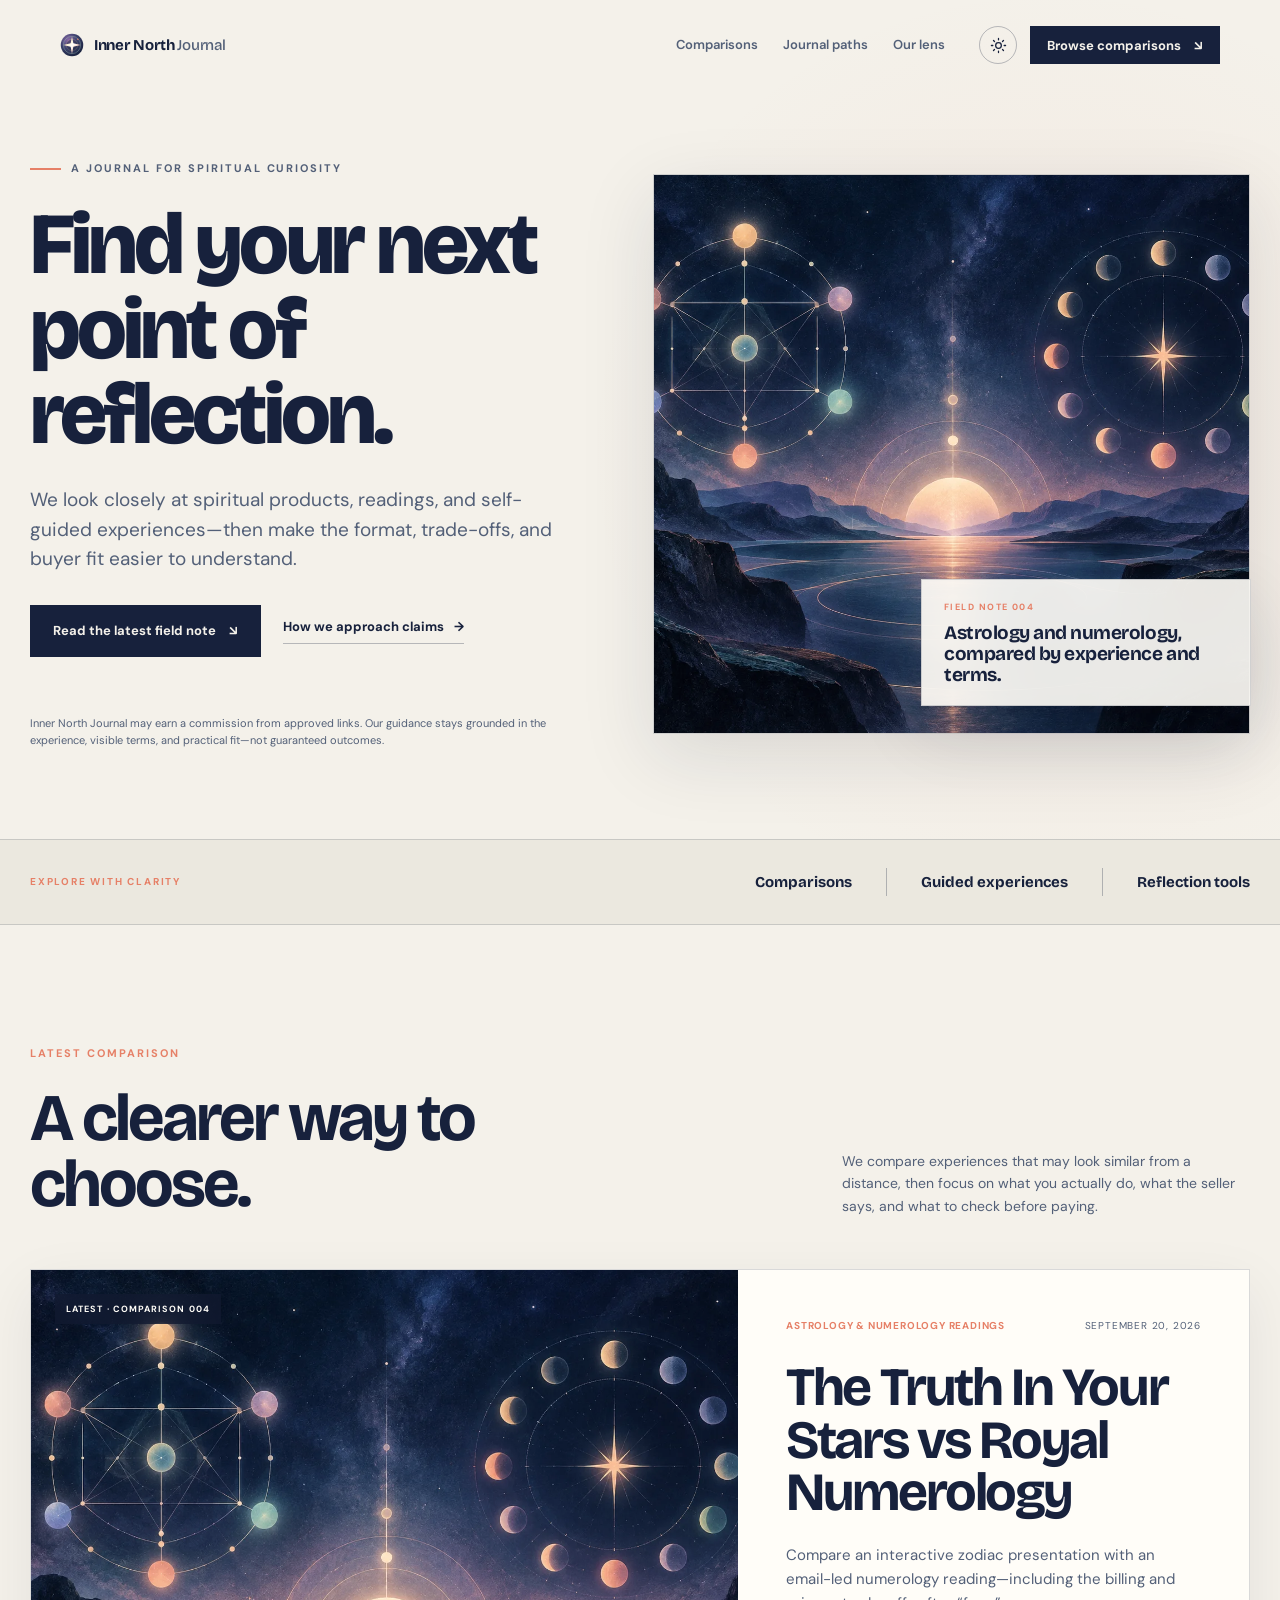
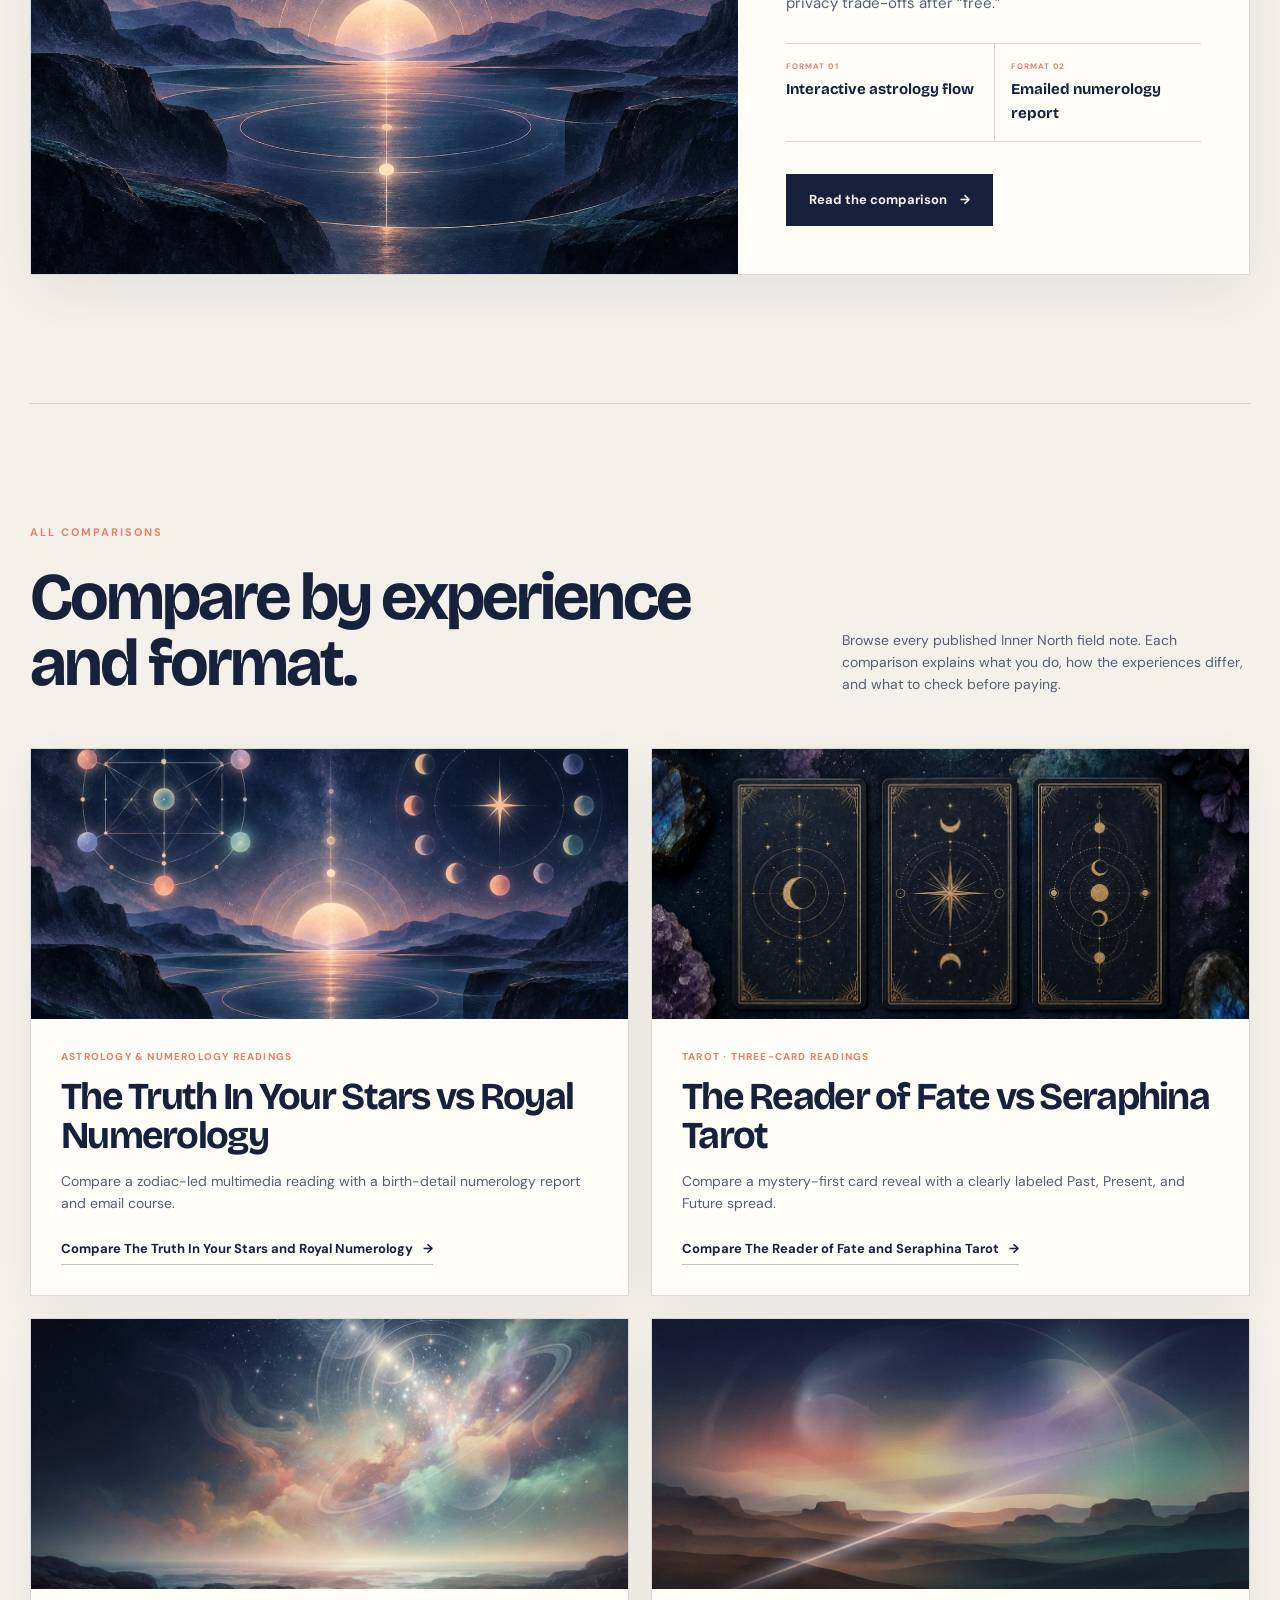
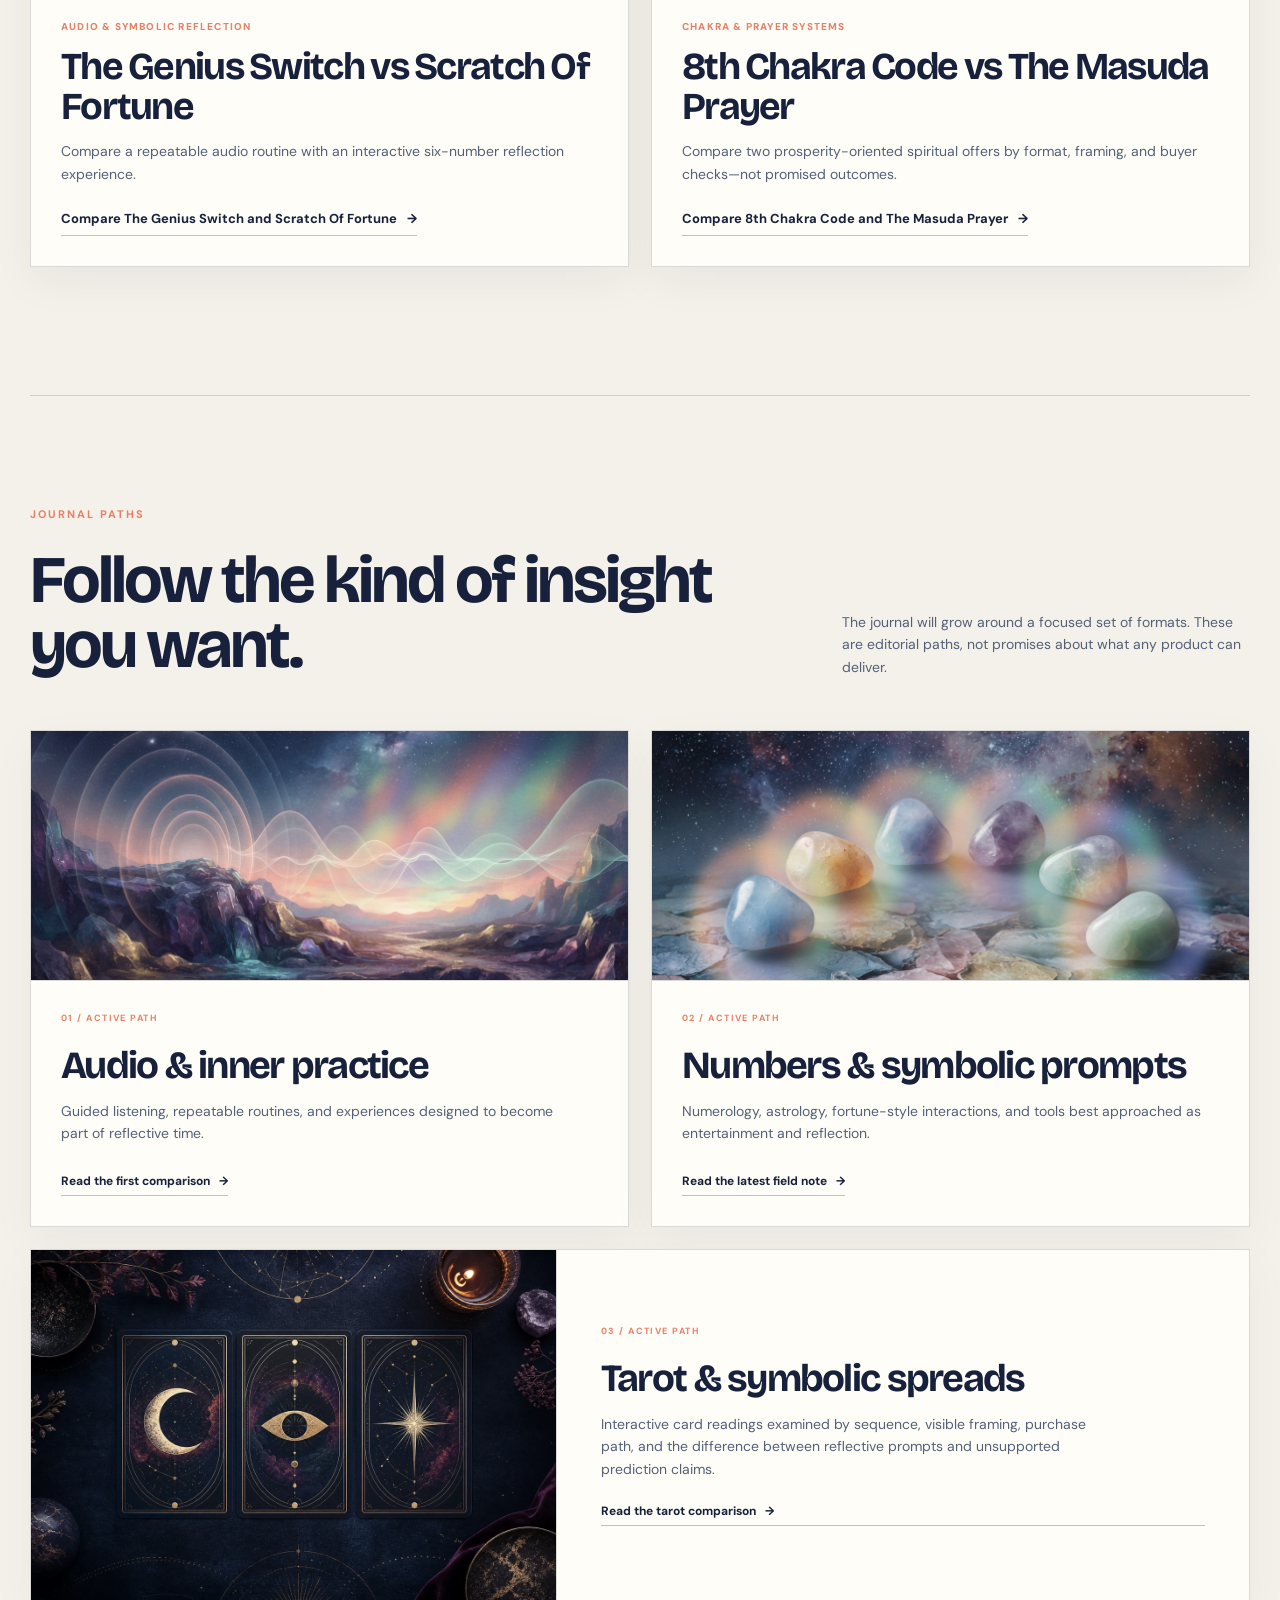
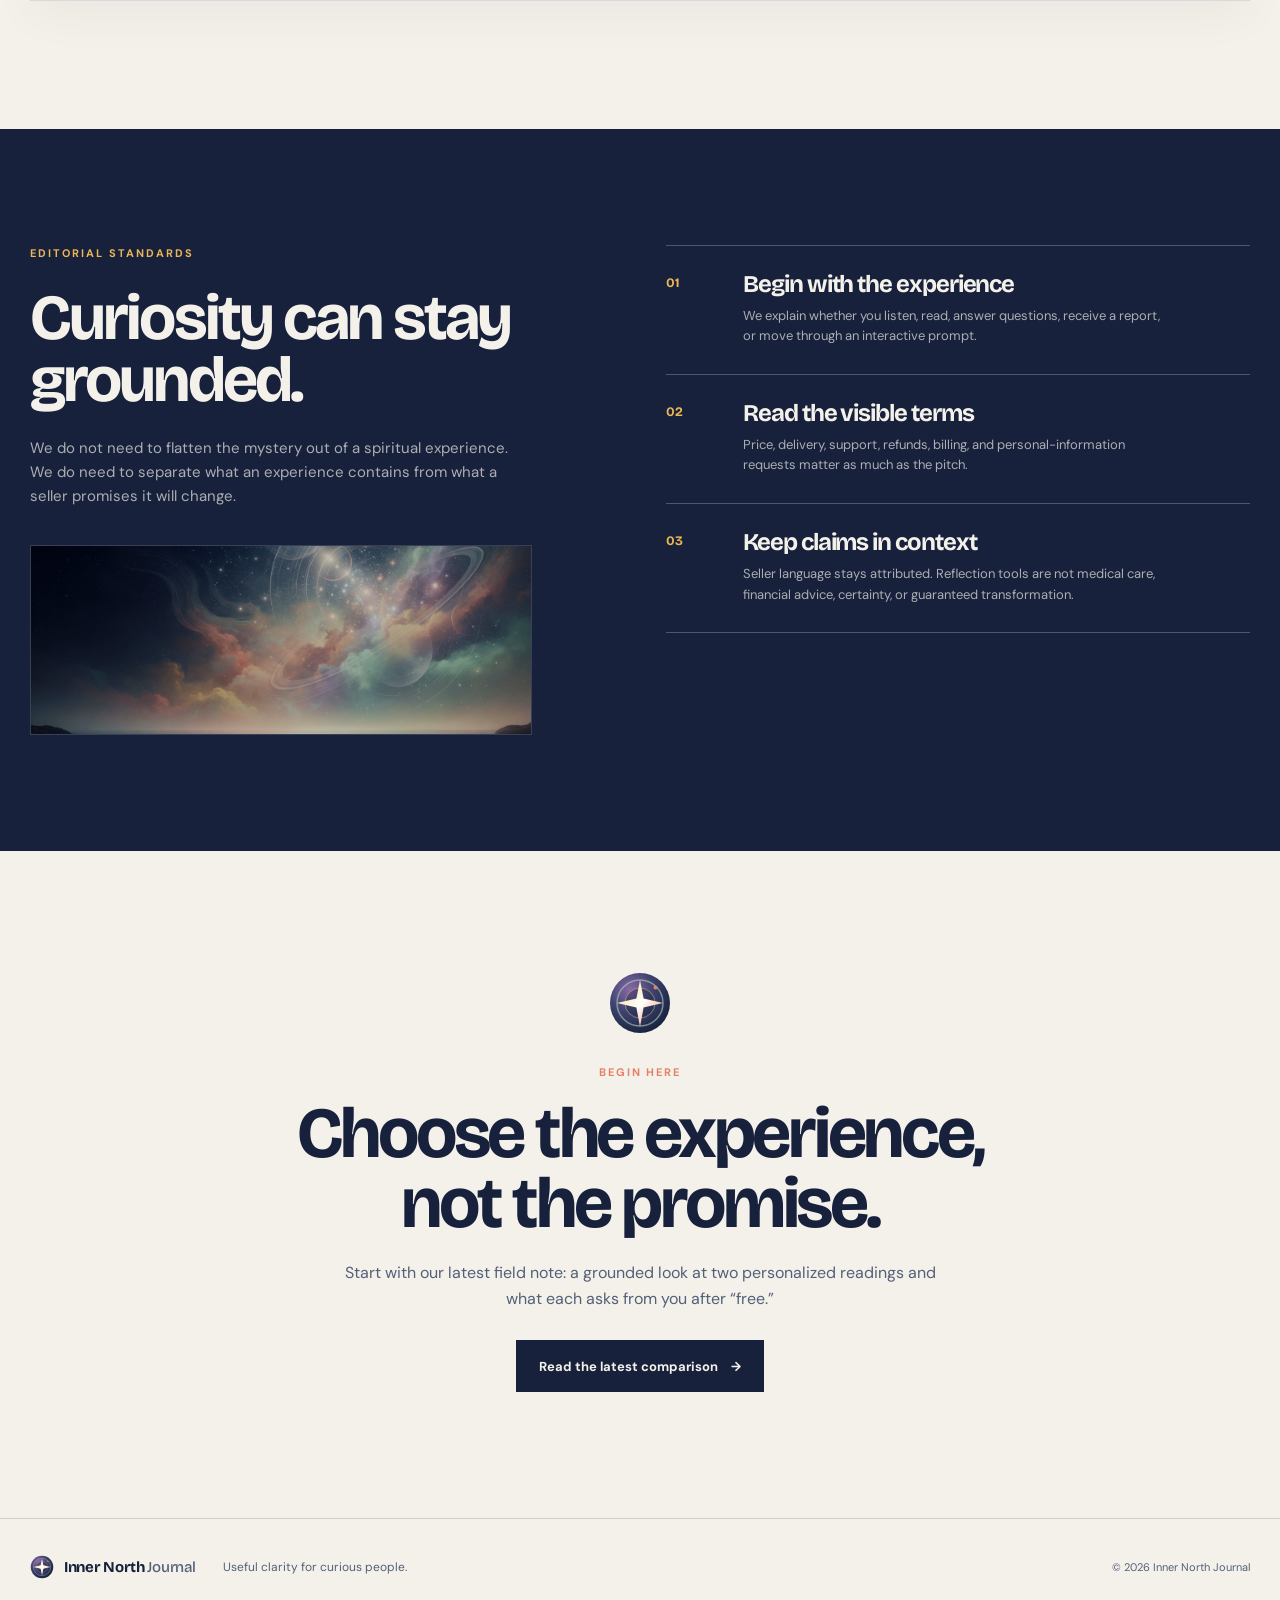
==== commit dd9ade45: "feat: add astrology and numerology comparison" ====
--- a/index.html
+++ b/index.html
@@ -65,8 +65,8 @@
           <p class="home-disclosure">Inner North Journal may earn a commission from approved links. Our guidance stays grounded in the experience, visible terms, and practical fit—not guaranteed outcomes.</p>
         </div>
         <figure class="home-hero-figure">
-          <img src="images/hero-astral-test.png" alt="Prismatic light opening across a deep indigo astral landscape" width="1200" height="896" />
-          <figcaption><span>FIELD NOTE 003</span><strong>Two prosperity stories, with two distinct ritual formats.</strong></figcaption>
+          <img src="images/numerology-astrology-astral.webp" alt="Two symbolic celestial diagrams meeting above a calm indigo horizon" width="1448" height="1086" />
+          <figcaption><span>FIELD NOTE 004</span><strong>Astrology and numerology, compared by experience and terms.</strong></figcaption>
         </figure>
       </section>
 
@@ -80,16 +80,16 @@
           <p>We compare experiences that may look similar from a distance, then focus on what you actually do, what the seller says, and what to check before paying.</p>
         </div>
         <article class="featured-note">
-          <a class="featured-image" href="the-8th-chakra-code-vs-the-masuda-prayer/" aria-label="Read 8th Chakra Code vs The Masuda Prayer">
-            <img src="images/hero-astral-test.png" alt="Prismatic light opening across a deep indigo astral landscape" width="1200" height="896" />
-            <span class="featured-badge">Latest · Comparison 003</span>
+          <a class="featured-image" href="the-truth-in-your-stars-vs-royal-numerology/" aria-label="Read The Truth In Your Stars vs Royal Numerology">
+            <img src="images/numerology-astrology-astral.webp" alt="Two symbolic celestial diagrams meeting above a calm indigo horizon" width="1448" height="1086" />
+            <span class="featured-badge">Latest · Comparison 004</span>
           </a>
           <div class="featured-copy">
-            <p class="featured-meta"><span>Chakra &amp; prayer systems</span><time datetime="2026-09-05">September 5, 2026</time></p>
-            <h3><a href="the-8th-chakra-code-vs-the-masuda-prayer/">8th Chakra Code vs The Masuda Prayer</a></h3>
-            <p>Compare a biblical-and-chakra prosperity story with a compact prayer-system ritual—without treating seller claims as a financial outcome.</p>
-            <div class="featured-facts"><span><small>FORMAT 01</small>Video-led abundance framing</span><span><small>FORMAT 02</small>Short prayer system</span></div>
-            <a class="button button-dark" href="the-8th-chakra-code-vs-the-masuda-prayer/">Read the comparison <span aria-hidden="true">→</span></a>
+            <p class="featured-meta"><span>Astrology &amp; numerology readings</span><time datetime="2026-09-20">September 20, 2026</time></p>
+            <h3><a href="the-truth-in-your-stars-vs-royal-numerology/">The Truth In Your Stars vs Royal Numerology</a></h3>
+            <p>Compare an interactive zodiac presentation with an email-led numerology reading—including the billing and privacy trade-offs after “free.”</p>
+            <div class="featured-facts"><span><small>FORMAT 01</small>Interactive astrology flow</span><span><small>FORMAT 02</small>Emailed numerology report</span></div>
+            <a class="button button-dark" href="the-truth-in-your-stars-vs-royal-numerology/">Read the comparison <span aria-hidden="true">→</span></a>
           </div>
         </article>
       </section>
@@ -100,6 +100,10 @@
           <p>Browse every published Inner North field note. Each comparison explains what you do, how the experiences differ, and what to check before paying.</p>
         </div>
         <div class="comparison-index-grid">
+          <article class="comparison-index-card">
+            <img src="images/numerology-astrology-astral.webp" alt="Two symbolic celestial diagrams meeting above a calm indigo horizon" width="1448" height="1086" />
+            <div><p class="comparison-index-meta">Astrology &amp; numerology readings</p><h3><a href="the-truth-in-your-stars-vs-royal-numerology/">The Truth In Your Stars vs Royal Numerology</a></h3><p>Compare a zodiac-led multimedia reading with a birth-detail numerology report and email course.</p><a class="text-link" href="the-truth-in-your-stars-vs-royal-numerology/">Compare The Truth In Your Stars and Royal Numerology <span aria-hidden="true">→</span></a></div>
+          </article>
           <article class="comparison-index-card">
             <img src="images/reader-of-fate-astral.webp" alt="Three upright celestial tarot cards in an indigo setting" width="1200" height="800" />
             <div><p class="comparison-index-meta">Tarot · Three-card readings</p><h3><a href="the-reader-of-fate-vs-seraphina-tarot/">The Reader of Fate vs Seraphina Tarot</a></h3><p>Compare a mystery-first card reveal with a clearly labeled Past, Present, and Future spread.</p><a class="text-link" href="the-reader-of-fate-vs-seraphina-tarot/">Compare The Reader of Fate and Seraphina Tarot <span aria-hidden="true">→</span></a></div>
@@ -127,7 +131,7 @@
           </article>
           <article class="path-card">
             <img src="images/scratch-fortune-astral.png" alt="Six luminous celestial stones above a prismatic landscape" width="1200" height="896" />
-            <div class="path-copy"><span class="path-index">02 / ACTIVE PATH</span><h3>Numbers &amp; symbolic prompts</h3><p>Numerology, fortune-style interactions, and tools best approached as entertainment and reflection.</p><a href="the-genius-switch-vs-scratch-of-fortune/">See the current field note <span aria-hidden="true">→</span></a></div>
+            <div class="path-copy"><span class="path-index">02 / ACTIVE PATH</span><h3>Numbers &amp; symbolic prompts</h3><p>Numerology, astrology, fortune-style interactions, and tools best approached as entertainment and reflection.</p><a href="the-truth-in-your-stars-vs-royal-numerology/">Read the latest field note <span aria-hidden="true">→</span></a></div>
           </article>
           <article class="path-card path-card-wide">
             <img src="images/seraphina-tarot-astral.webp" alt="Three upright tarot cards with moon, eye, and star symbols" width="1200" height="800" />
@@ -151,8 +155,8 @@
         <img src="favicon.svg" alt="" width="64" height="64" />
         <p class="section-kicker">Begin here</p>
         <h2 id="closing-title">Choose the experience, not the promise.</h2>
-        <p>Start with our latest field note: a grounded look at two prosperity-oriented spiritual offers and their ritual formats.</p>
-        <a class="button button-dark" href="the-8th-chakra-code-vs-the-masuda-prayer/">Read the latest comparison <span aria-hidden="true">→</span></a>
+        <p>Start with our latest field note: a grounded look at two personalized readings and what each asks from you after “free.”</p>
+        <a class="button button-dark" href="the-truth-in-your-stars-vs-royal-numerology/">Read the latest comparison <span aria-hidden="true">→</span></a>
       </section>
     </main>
 
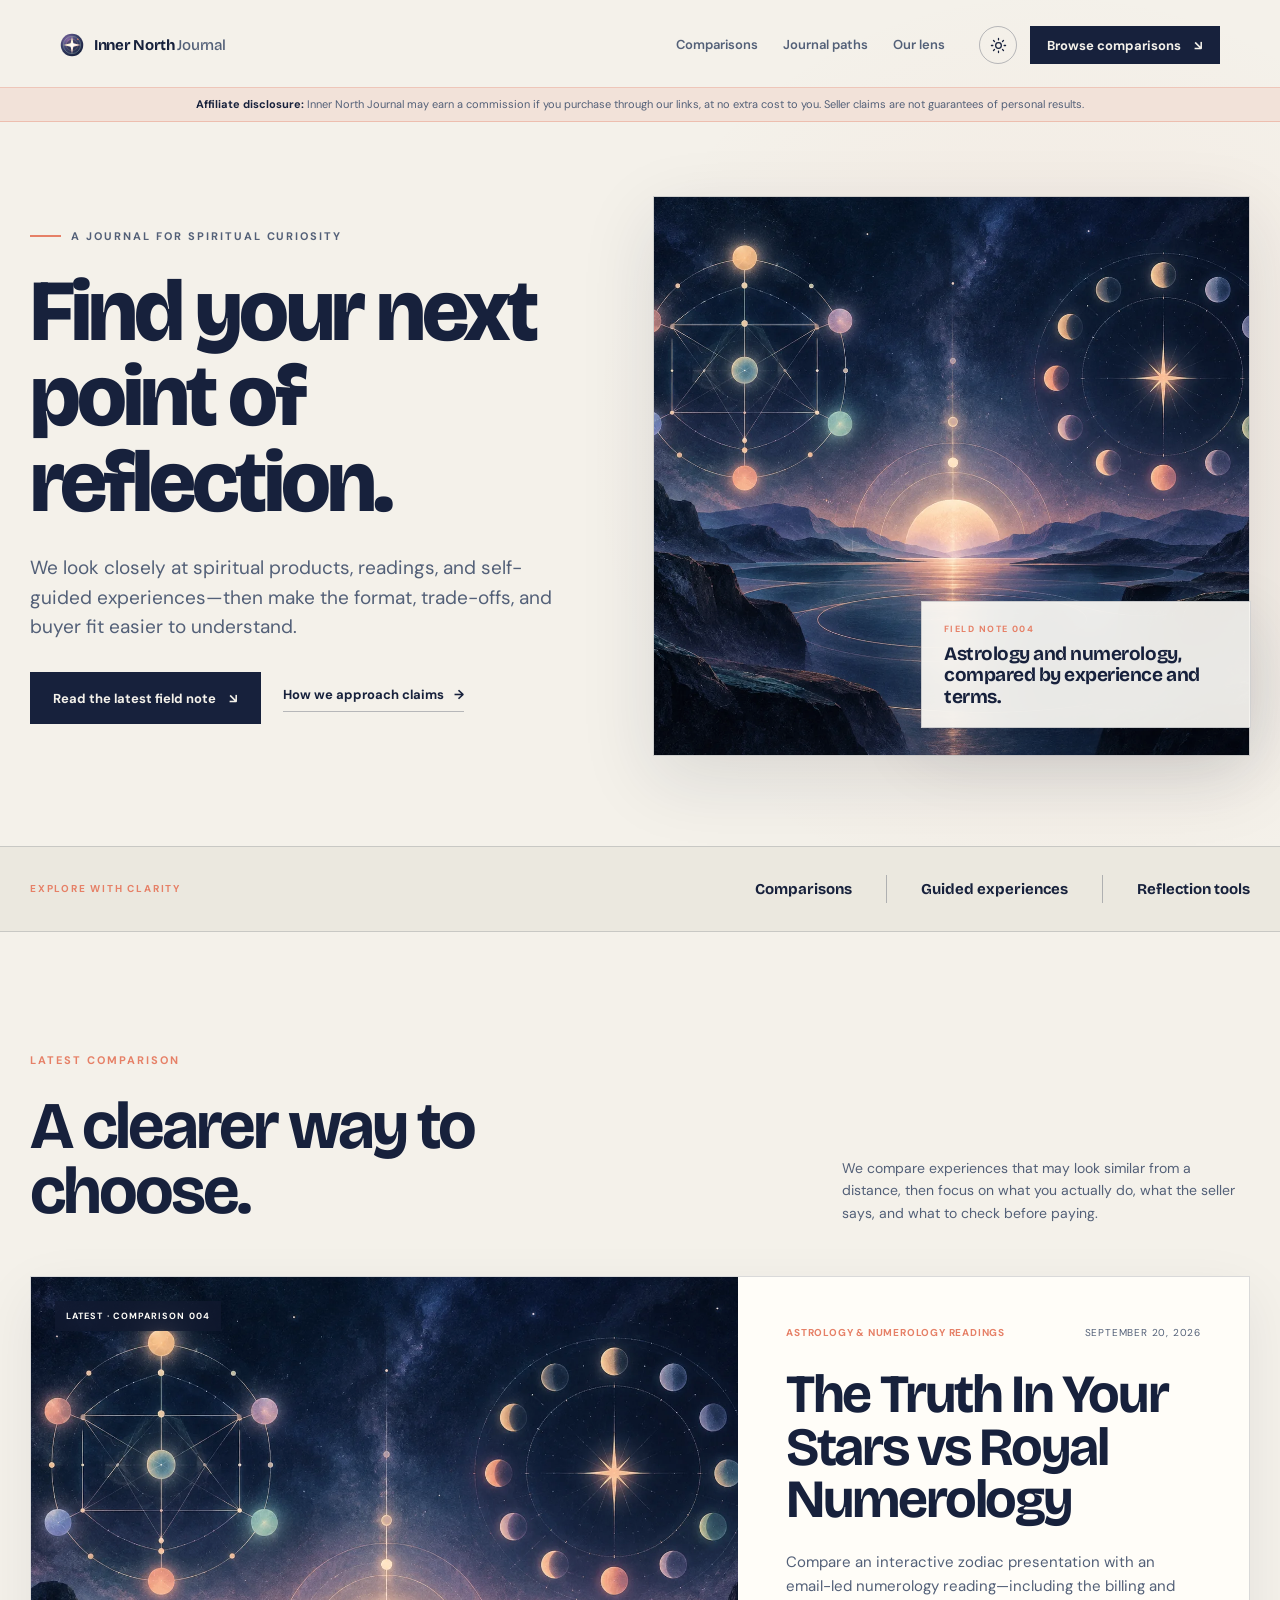
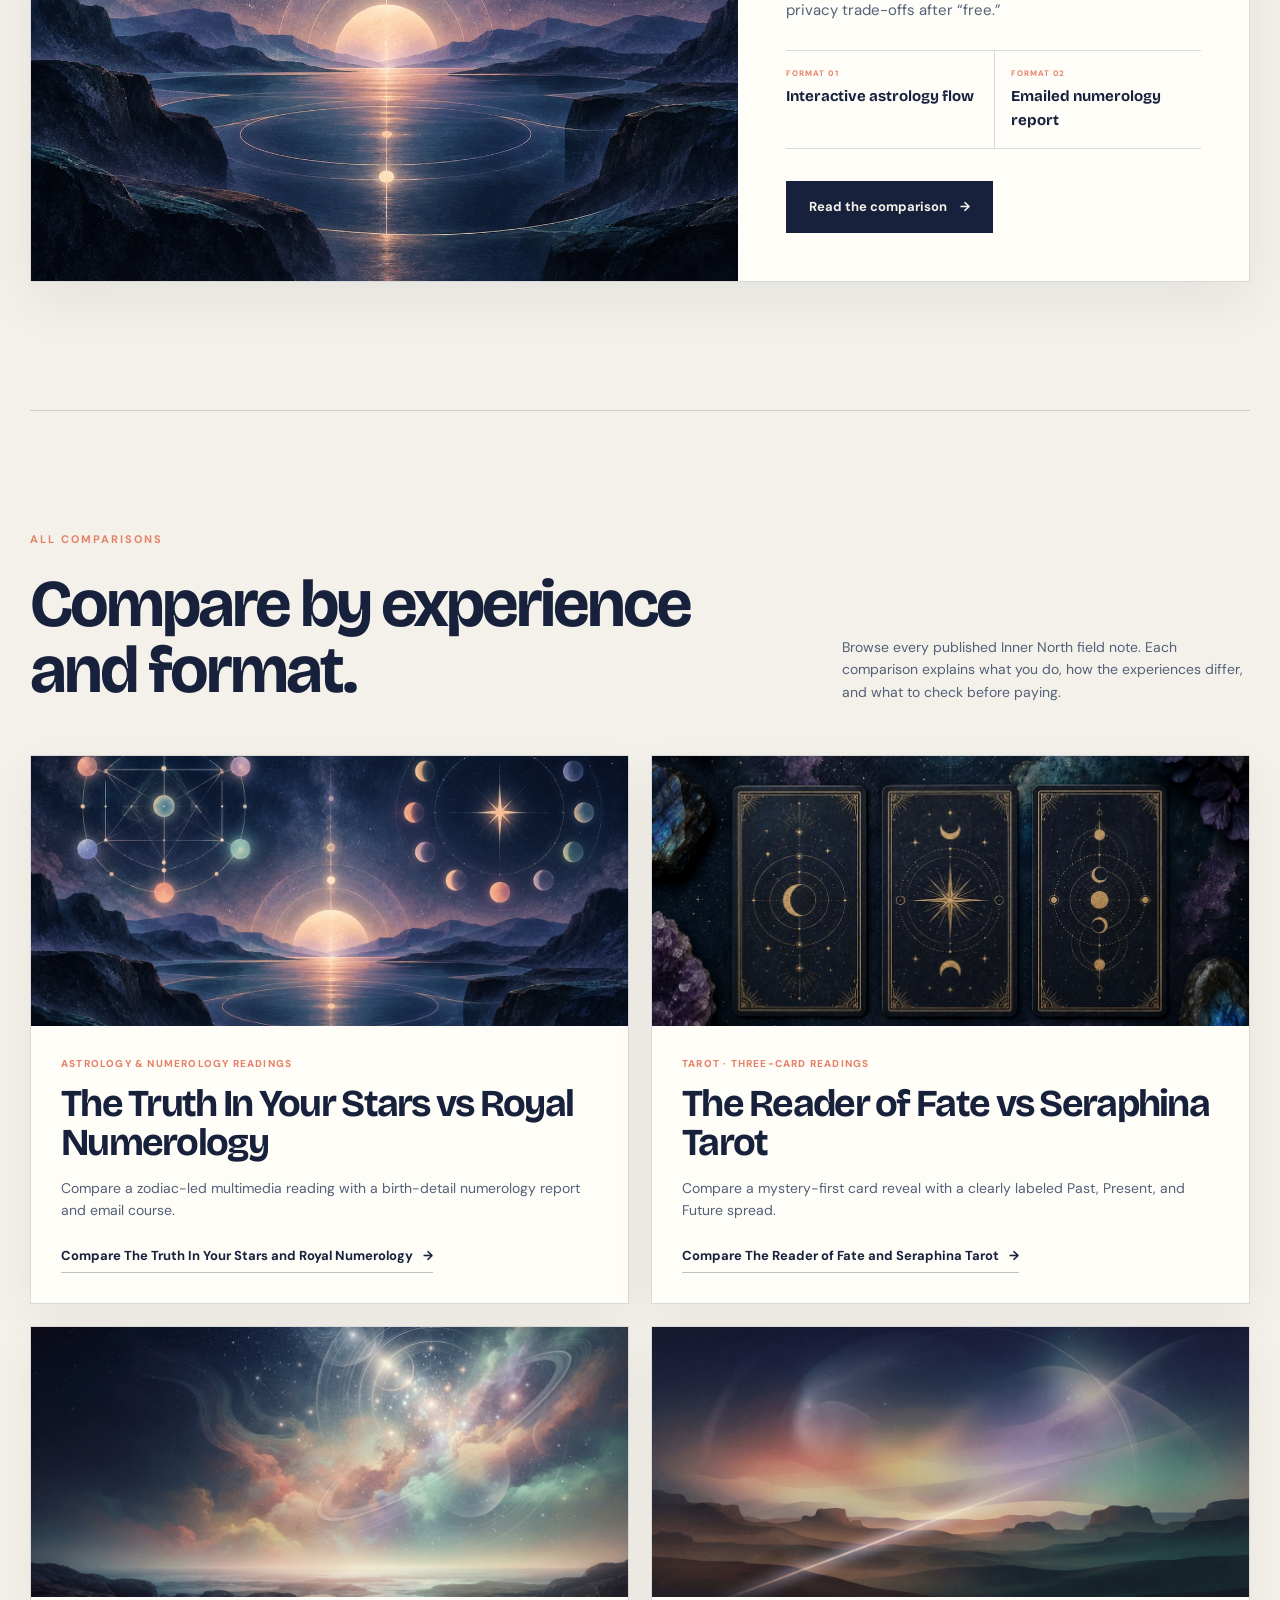
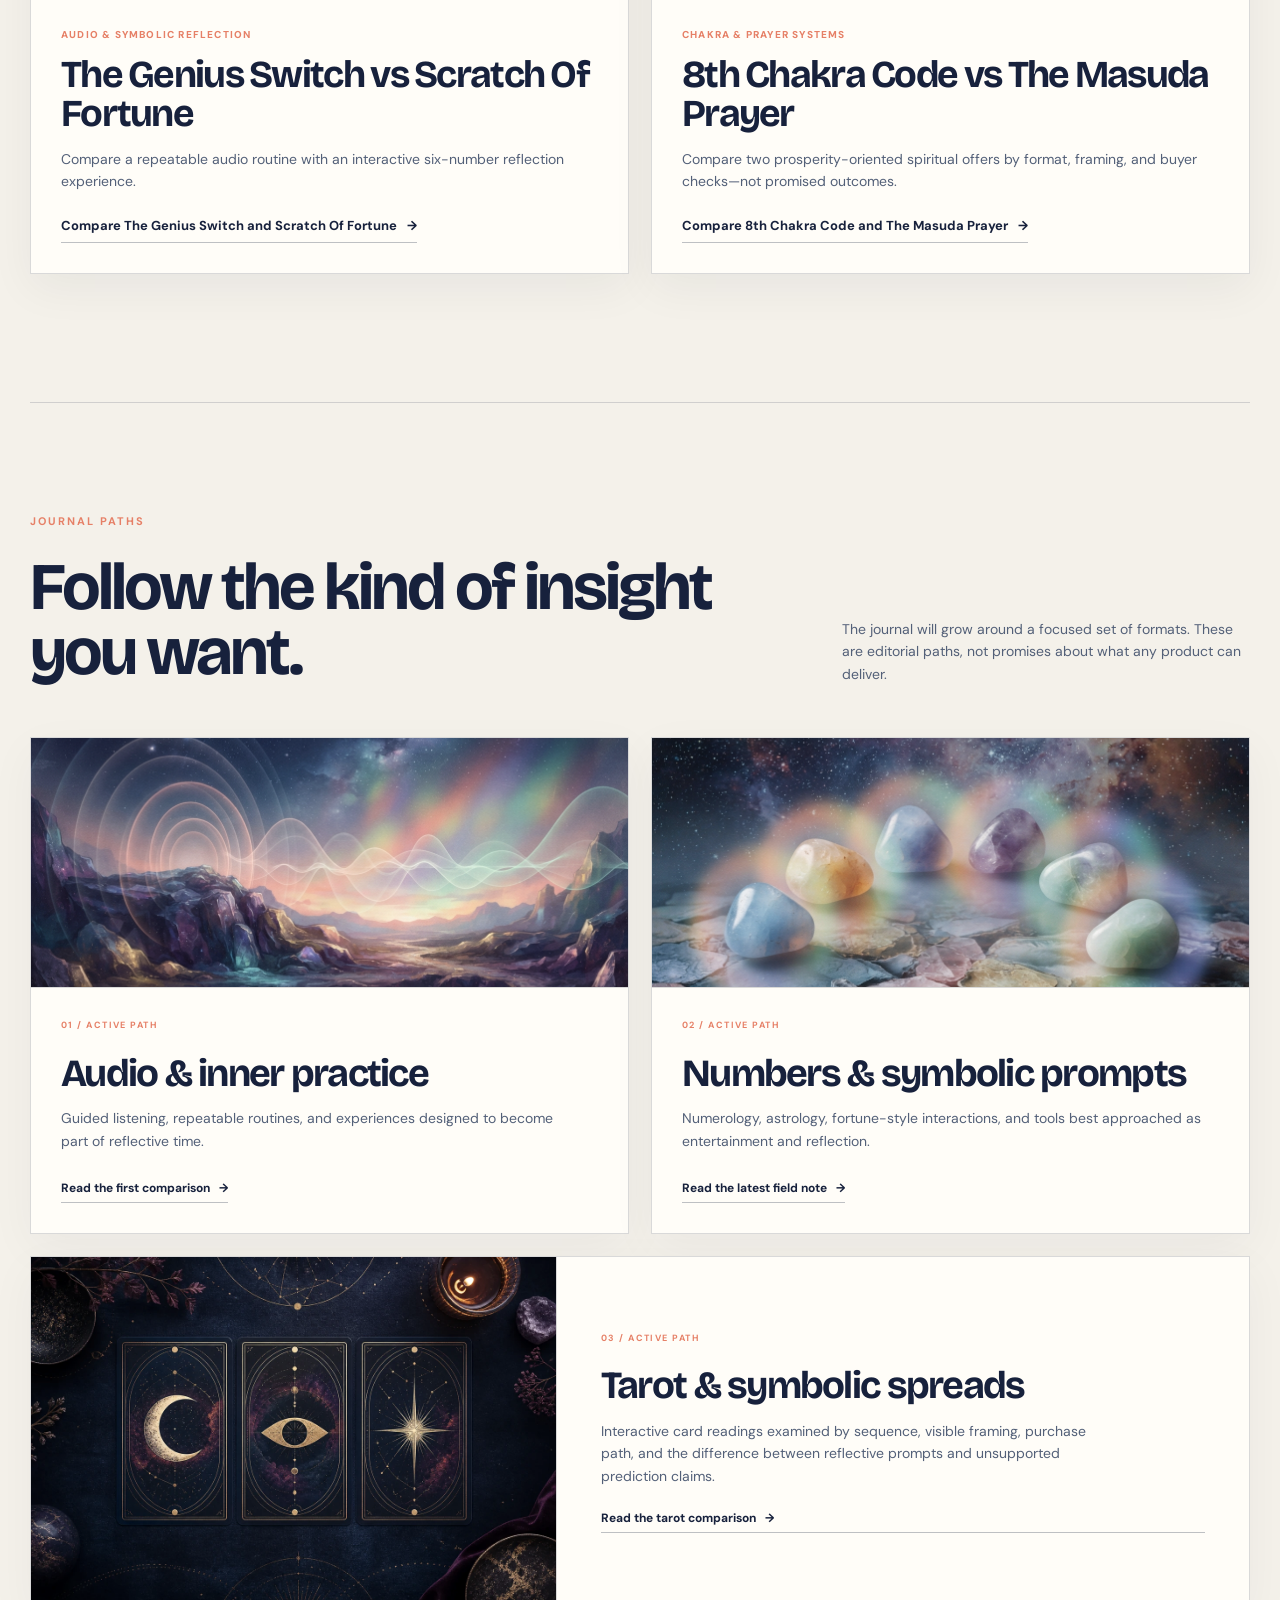
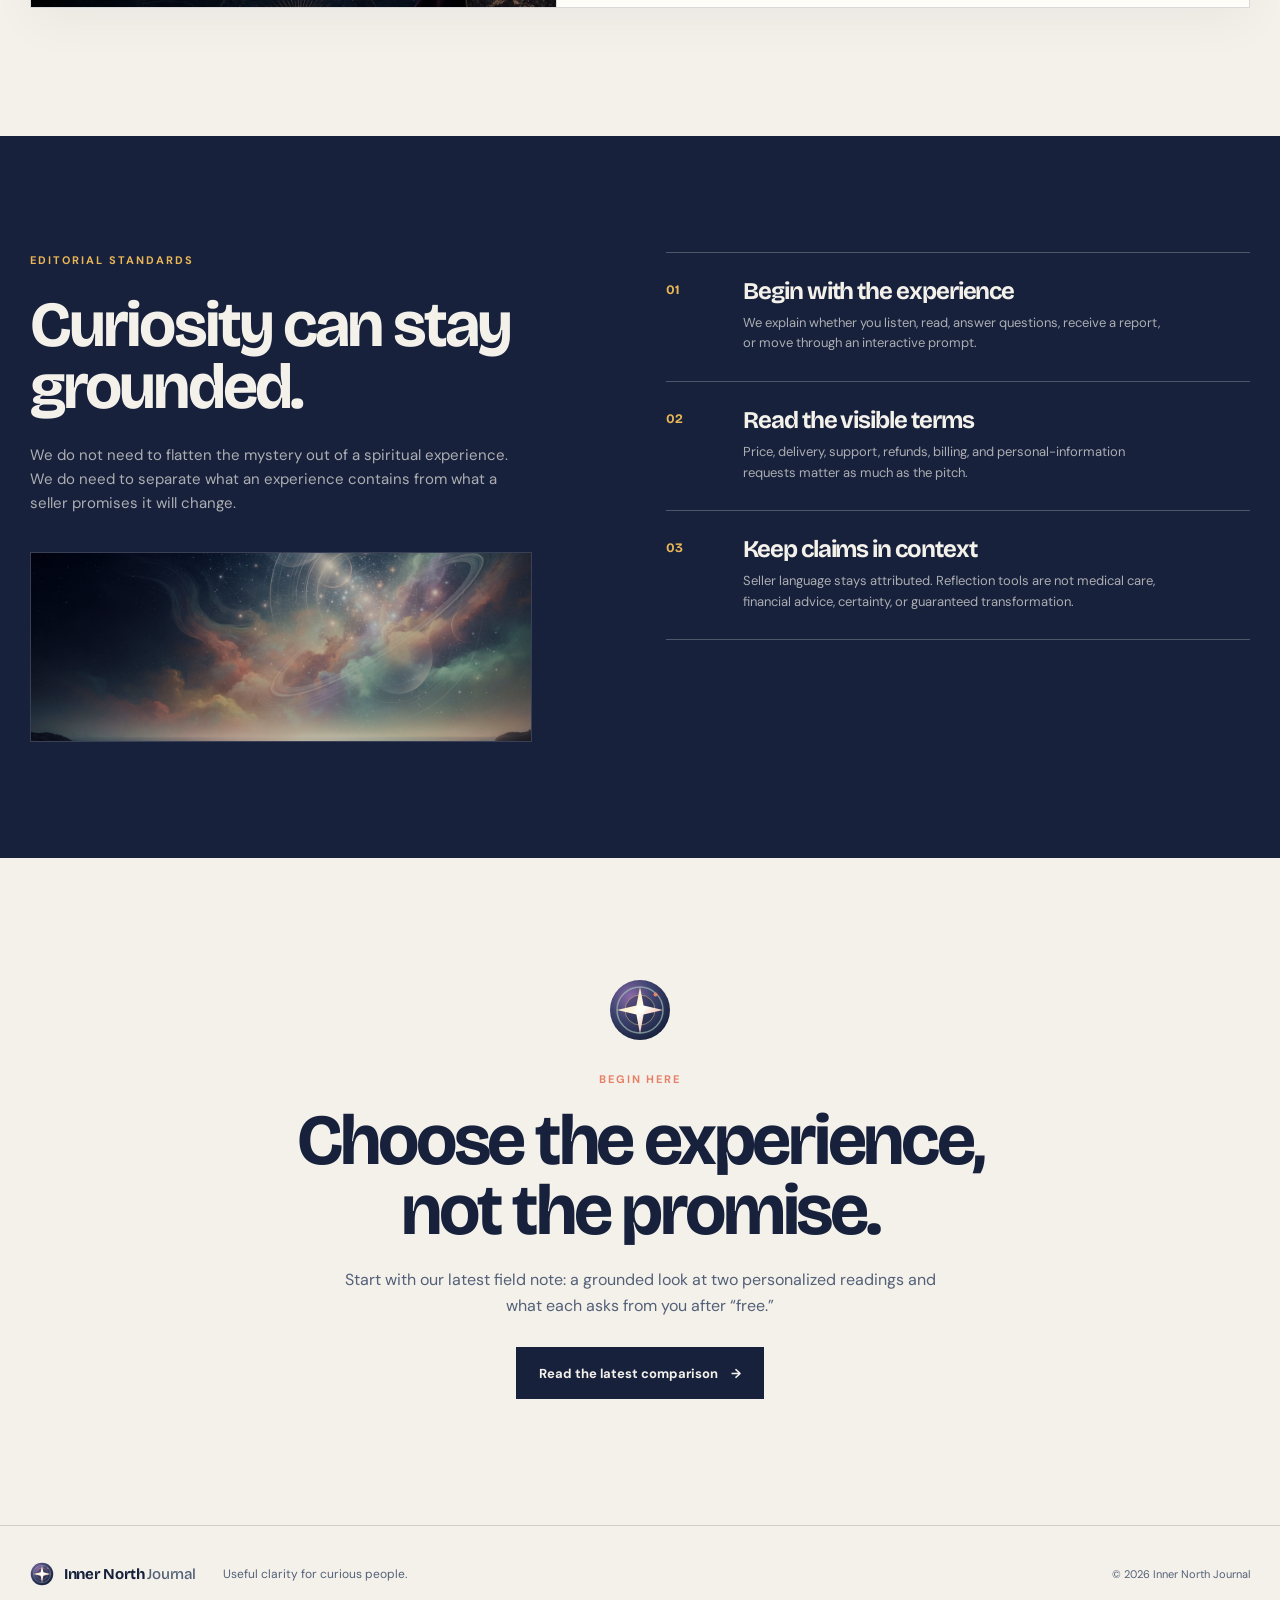
==== commit 55f11c73: "feat: add sitewide affiliate disclosure bar" ====
--- a/index.html
+++ b/index.html
@@ -34,8 +34,8 @@
     <link rel="preconnect" href="https://fonts.googleapis.com" />
     <link rel="preconnect" href="https://fonts.gstatic.com" crossorigin />
     <link href="https://fonts.googleapis.com/css2?family=Bricolage+Grotesque:opsz,wght@12..96,500;12..96,700;12..96,800&family=DM+Sans:wght@400;500;600;700&display=swap" rel="stylesheet" />
-    <link rel="stylesheet" href="styles.css?v=20260905-5" />
-    <link rel="stylesheet" href="homepage.css?v=20260903-1" />
+    <link rel="stylesheet" href="styles.css?v=20260920-1" />
+    <link rel="stylesheet" href="homepage.css?v=20260920-1" />
   </head>
   <body class="home-page">
     <header class="site-header" id="top">
@@ -53,6 +53,7 @@
         <button class="menu-toggle" type="button" aria-label="Open menu" aria-expanded="false" aria-controls="mobile-nav"><span></span><span></span></button>
       </nav>
       <div class="mobile-nav" id="mobile-nav" aria-hidden="true"><a href="#comparisons">Comparisons</a><a href="#paths">Journal paths</a><a href="#standards">Our lens</a></div>
+      <aside class="affiliate-bar" aria-label="Affiliate disclosure"><p><strong>Affiliate disclosure:</strong> Inner North Journal may earn a commission if you purchase through our links, at no extra cost to you. Seller claims are not guarantees of personal results.</p></aside>
     </header>
 
     <main id="main">
@@ -62,7 +63,6 @@
           <h1 id="home-title">Find your next point of reflection.</h1>
           <p class="home-hero-deck">We look closely at spiritual products, readings, and self-guided experiences—then make the format, trade-offs, and buyer fit easier to understand.</p>
           <div class="hero-actions"><a class="button button-dark" href="#latest">Read the latest field note <span aria-hidden="true">↘</span></a><a class="text-link" href="#standards">How we approach claims <span aria-hidden="true">→</span></a></div>
-          <p class="home-disclosure">Inner North Journal may earn a commission from approved links. Our guidance stays grounded in the experience, visible terms, and practical fit—not guaranteed outcomes.</p>
         </div>
         <figure class="home-hero-figure">
           <img src="images/numerology-astrology-astral.webp" alt="Two symbolic celestial diagrams meeting above a calm indigo horizon" width="1448" height="1086" />
--- a/styles.css
+++ b/styles.css
@@ -46,6 +46,9 @@
 .site-header { position: fixed; inset: 4px 0 auto; z-index: 10; }
 .nav-shell { max-width: 1220px; margin: 0 auto; display: flex; align-items: center; gap: 34px; padding: 22px 30px; border-bottom: 1px solid transparent; transition: background-color .25s ease, border-color .25s ease, box-shadow .25s ease, backdrop-filter .25s ease; }
 .site-header.scrolled .nav-shell { background: color-mix(in srgb, var(--paper) 88%, transparent); backdrop-filter: blur(28px) saturate(180%); -webkit-backdrop-filter: blur(28px) saturate(180%); border-color: var(--line); box-shadow: 0 12px 34px rgba(23, 33, 60, .08); }
+.affiliate-bar { border-top: 1px solid color-mix(in srgb, var(--coral) 28%, transparent); border-bottom: 1px solid color-mix(in srgb, var(--coral) 36%, transparent); background: color-mix(in srgb, var(--coral) 13%, var(--paper)); }
+.affiliate-bar p { width: min(1160px, calc(100% - 60px)); margin: 0 auto; padding: 9px 0; color: var(--ink-soft); font-size: 11px; line-height: 1.35; text-align: center; }
+.affiliate-bar strong { color: var(--ink); font-weight: 700; }
 .wordmark { display: inline-flex; align-items: center; gap: 10px; font-family: 'Bricolage Grotesque', sans-serif; font-size: 15px; font-weight: 700; letter-spacing: -.02em; white-space: nowrap; }
 .wordmark em { font-style: normal; font-weight: 500; color: var(--ink-soft); }
 .wordmark-mark { width: 24px; height: 24px; display: block; flex: 0 0 auto; }
@@ -67,13 +70,13 @@
 .menu-toggle, .mobile-nav { display: none; }
 
 .section-shell { width: min(1220px, calc(100% - 60px)); margin: 0 auto; }
-.breadcrumbs { padding-top: 104px; padding-bottom: 0; color: var(--ink-soft); font-size: 12px; }
+.breadcrumbs { padding-top: 140px; padding-bottom: 0; color: var(--ink-soft); font-size: 12px; }
 .breadcrumbs ol { display: flex; flex-wrap: wrap; gap: 8px; align-items: center; margin: 0; padding: 0; list-style: none; }
 .breadcrumbs a { color: var(--ink-soft); text-decoration: underline; text-decoration-color: var(--line-strong); text-underline-offset: 3px; }
 .breadcrumbs a:hover, .breadcrumbs a:focus-visible { color: var(--coral); text-decoration-color: var(--coral); }
 .breadcrumbs [aria-current="page"] { color: var(--ink); font-weight: 700; }
 .breadcrumb-separator { color: var(--line-strong); }
-.hero { min-height: 820px; padding-top: 180px; display: grid; grid-template-columns: minmax(0, .92fr) minmax(430px, .8fr); gap: 8%; align-items: center; }
+.hero { min-height: 820px; padding-top: 216px; display: grid; grid-template-columns: minmax(0, .92fr) minmax(430px, .8fr); gap: 8%; align-items: center; }
 .breadcrumbs + .hero { padding-top: 80px; }
 .eyebrow, .section-kicker { margin: 0 0 24px; color: var(--coral); font-size: 11px; font-weight: 700; letter-spacing: .18em; text-transform: uppercase; }
 .eyebrow { display: flex; align-items: center; gap: 10px; color: var(--ink-soft); }
@@ -263,9 +266,6 @@
 .source-links { display: flex; flex-wrap: wrap; gap: 8px 20px; margin-top: auto; padding-top: 18px; }
 .source-links a { color: var(--ink-soft); font-size: 12px; line-height: 1.35; text-decoration: underline; text-decoration-color: var(--line-strong); text-underline-offset: 3px; transition: color .18s ease, text-decoration-color .18s ease; }
 .source-links a:hover { color: var(--ink); text-decoration-color: var(--coral); }
-.disclosure { max-width: 700px; margin: 28px 0 0; color: var(--ink-soft); font-size: 11px; line-height: 1.55; }
-.disclosure strong { color: var(--ink); }
-
 .bottom-cta { display: grid; grid-template-columns: minmax(0, 1fr) minmax(340px, 1fr); gap: 8%; align-items: center; padding-top: 86px; padding-bottom: 112px; border-top: 1px solid var(--line); }
 .bottom-cta-copy h2 { max-width: 620px; margin: 0 0 18px; font-size: clamp(36px, 4vw, 58px); }
 .bottom-cta-copy > p:last-child { max-width: 520px; margin: 0; color: var(--ink-soft); font-size: 15px; line-height: 1.65; }
@@ -274,8 +274,6 @@
 .bottom-cta-actions .button-vibrations { background: #91aa96; color: #17213c; }
 .bottom-cta-actions .button-seer { background: #a697bd; color: #17213c; }
 .bottom-cta-actions .button-vibrations:hover, .bottom-cta-actions .button-seer:hover { background: var(--navy); color: var(--paper); box-shadow: 0 12px 25px rgba(23, 33, 60, .18); }
-.bottom-cta-note { margin: 5px 0 0; color: var(--ink-soft); font-size: 11px; line-height: 1.45; }
-
 .site-footer { border-top: 1px solid var(--line); }
 .footer-shell { width: min(1220px, calc(100% - 60px)); min-height: 96px; margin: 0 auto; display: flex; align-items: center; gap: 28px; }
 .footer-shell p { margin: 0; color: var(--ink-soft); font-size: 12px; }
@@ -307,9 +305,10 @@
   .nav-shell { padding: 18px 18px; }
   .mobile-nav { width: calc(100% - 36px); }
   .wordmark { font-size: 14px; }
-  .breadcrumbs { padding-top: 92px; font-size: 11px; }
+  .affiliate-bar p { width: calc(100% - 36px); padding: 8px 0; font-size: 10px; text-align: left; }
+  .breadcrumbs { padding-top: 138px; font-size: 11px; }
   h1 { font-size: clamp(45px, 14vw, 66px); }
-  .hero { min-height: auto; padding-top: 135px; padding-bottom: 66px; }
+  .hero { min-height: auto; padding-top: 181px; padding-bottom: 66px; }
   .breadcrumbs + .hero { padding-top: 40px; }
   .hero-deck { font-size: 16px; }
   .hero-note { margin-top: 42px; }
--- a/homepage.css
+++ b/homepage.css
@@ -1,9 +1,8 @@
 /* Inner North Journal editorial homepage */
 .home-page { background-color: var(--paper); background-image: radial-gradient(circle at 82% 7%, color-mix(in srgb, var(--coral) 8%, transparent), transparent 29rem); }
-.home-hero { min-height: 790px; padding-top: 160px; padding-bottom: 90px; display: grid; grid-template-columns: minmax(0, .88fr) minmax(460px, 1fr); gap: 8%; align-items: center; }
+.home-hero { min-height: 790px; padding-top: 196px; padding-bottom: 90px; display: grid; grid-template-columns: minmax(0, .88fr) minmax(460px, 1fr); gap: 8%; align-items: center; }
 .home-hero-copy h1 { max-width: 690px; margin-bottom: 28px; font-size: clamp(58px, 6.8vw, 98px); }
 .home-hero-deck { max-width: 590px; margin-bottom: 31px; color: var(--ink-soft); font-size: 19px; line-height: 1.55; }
-.home-disclosure { max-width: 590px; margin: 58px 0 0; color: var(--ink-soft); font-size: 11px; line-height: 1.55; }
 .home-hero-figure { position: relative; min-width: 0; margin: 0; }
 .home-hero-figure > img { width: 100%; height: 560px; display: block; object-fit: cover; border: 1px solid var(--line); box-shadow: var(--shadow); filter: saturate(.88) contrast(1.03); }
 html[data-theme='dark'] .home-hero-figure > img { filter: saturate(.96) brightness(.82) contrast(1.07); }
@@ -94,10 +93,9 @@
 }
 
 @media (max-width: 620px) {
-  .home-hero { min-height: auto; padding-top: 132px; padding-bottom: 70px; }
+  .home-hero { min-height: auto; padding-top: 178px; padding-bottom: 70px; }
   .home-hero-copy h1 { font-size: clamp(48px, 14vw, 68px); }
   .home-hero-deck { font-size: 16px; }
-  .home-disclosure { margin-top: 40px; }
   .home-hero-figure > img { height: 380px; }
   .home-hero-figure figcaption { right: 0; bottom: 18px; width: calc(100% - 28px); padding: 17px; }
   .home-signal-inner { min-height: 0; grid-template-columns: 1fr 1fr; gap: 11px 18px; padding-top: 22px; padding-bottom: 22px; }
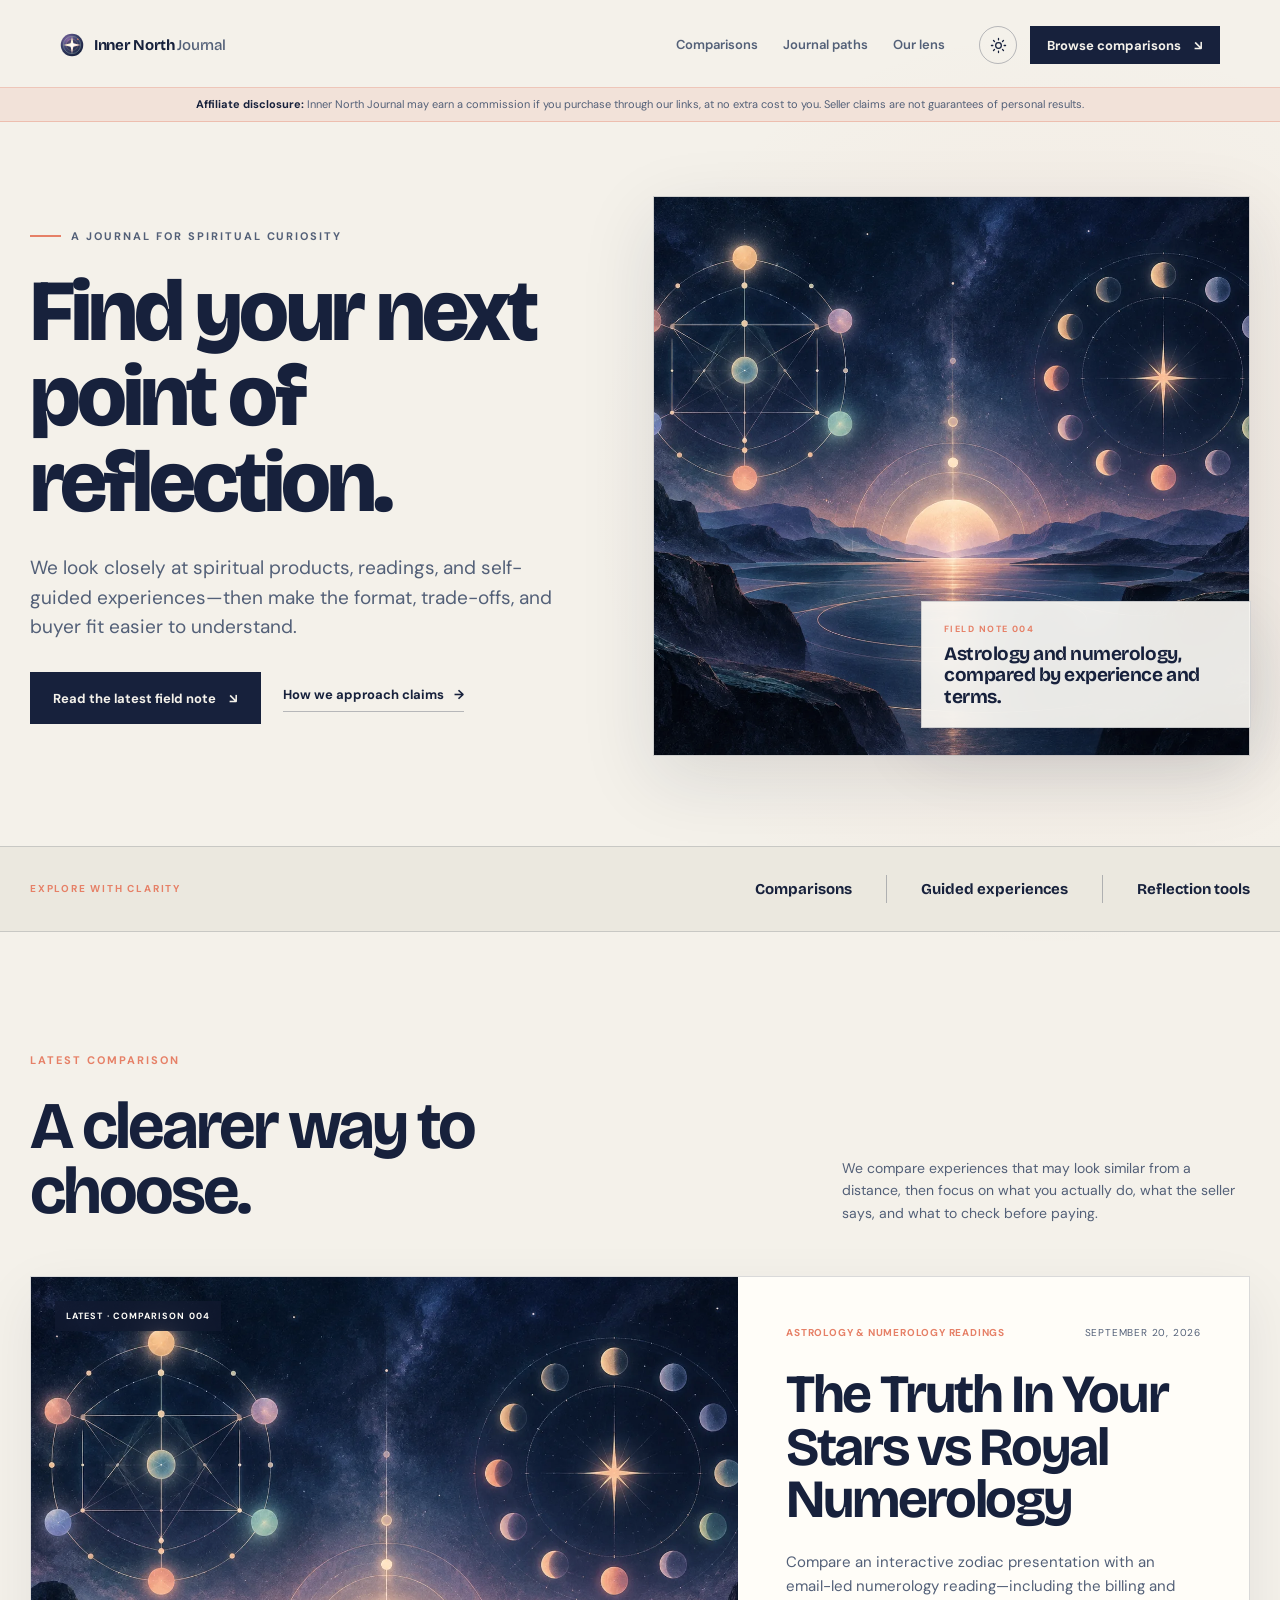
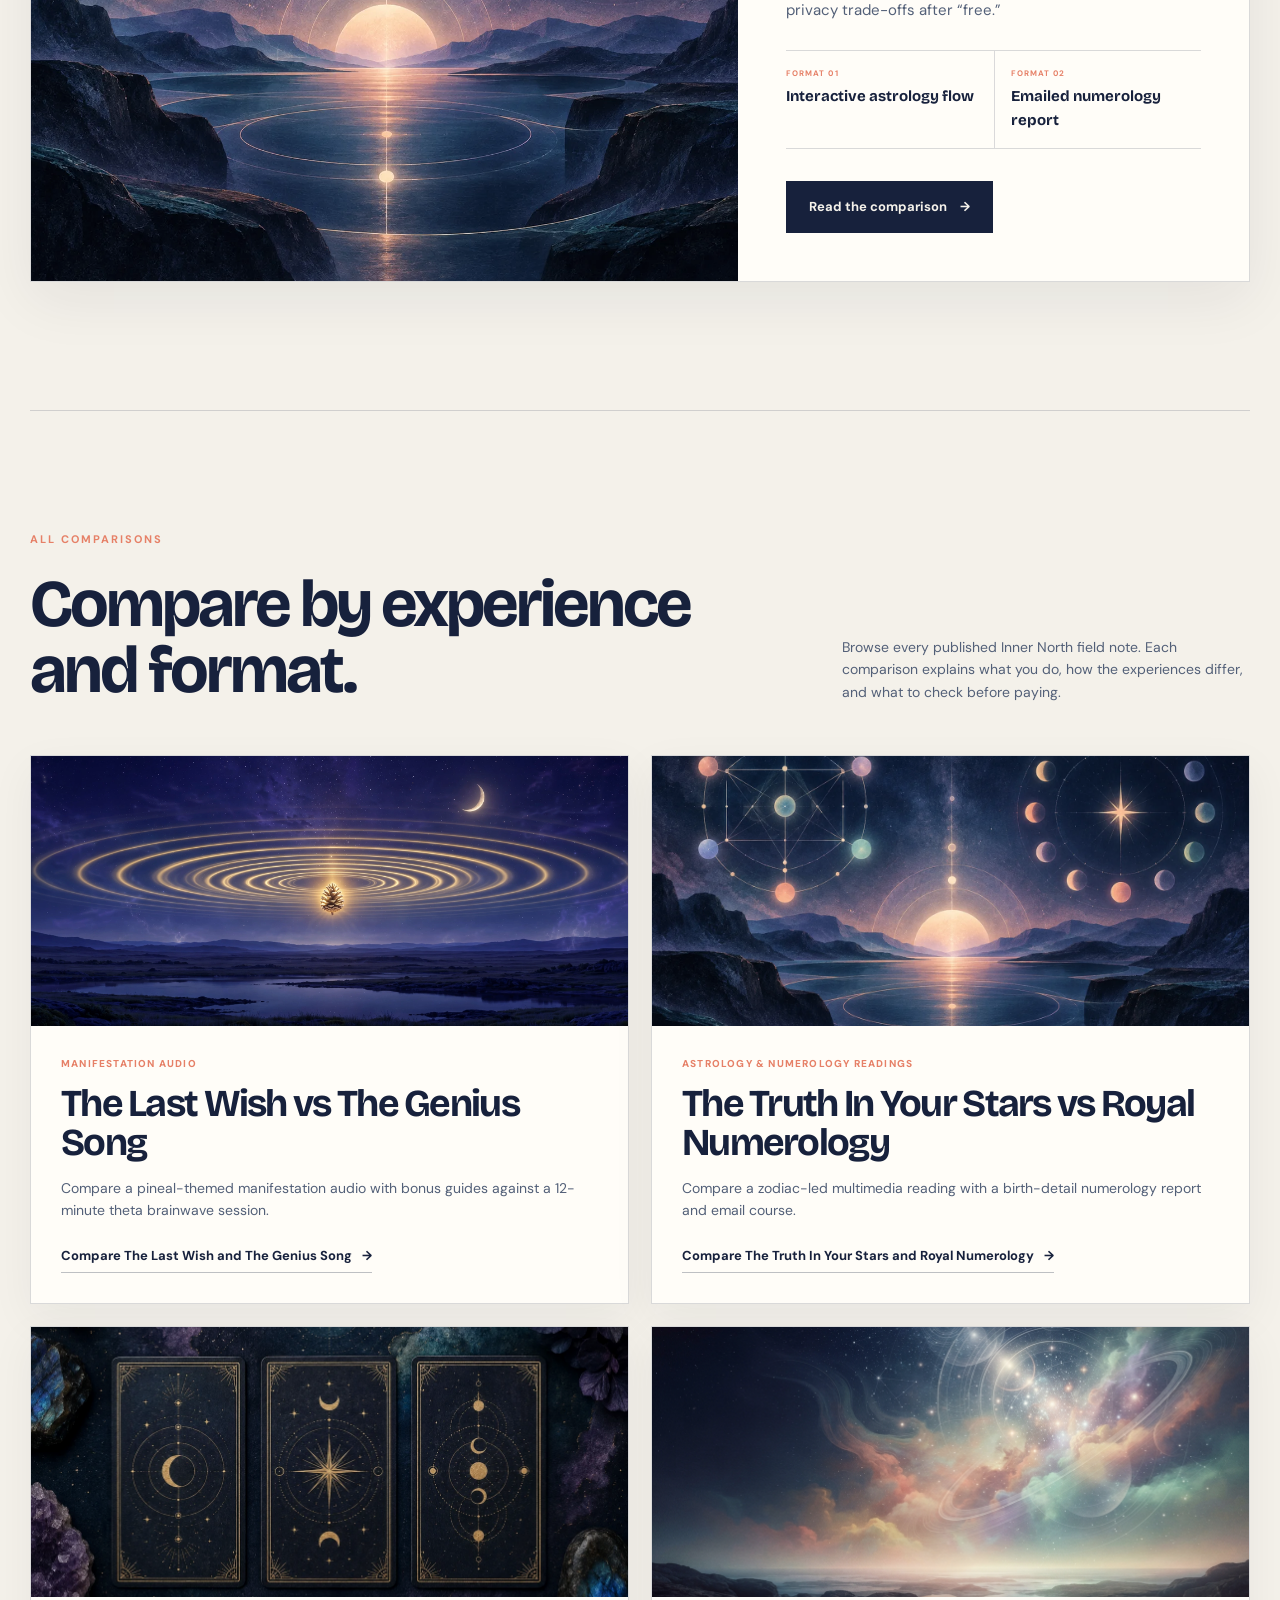
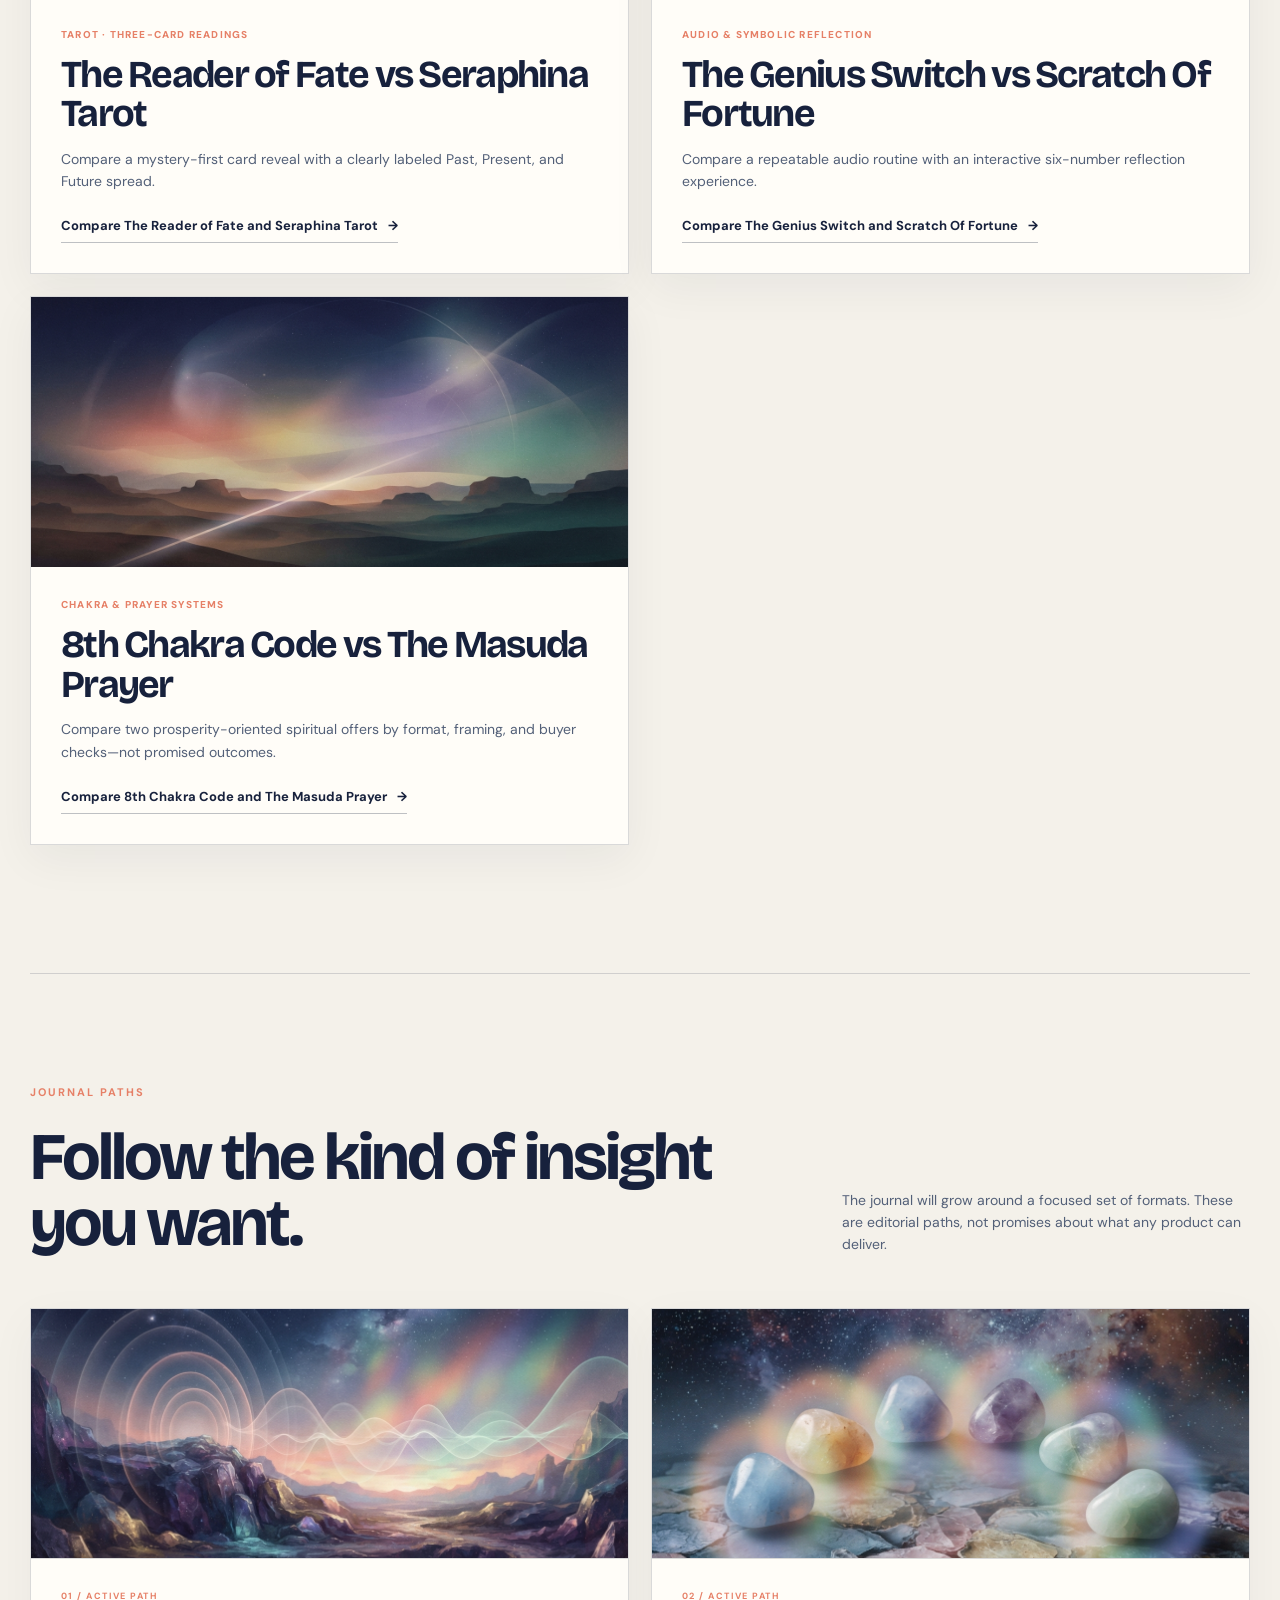
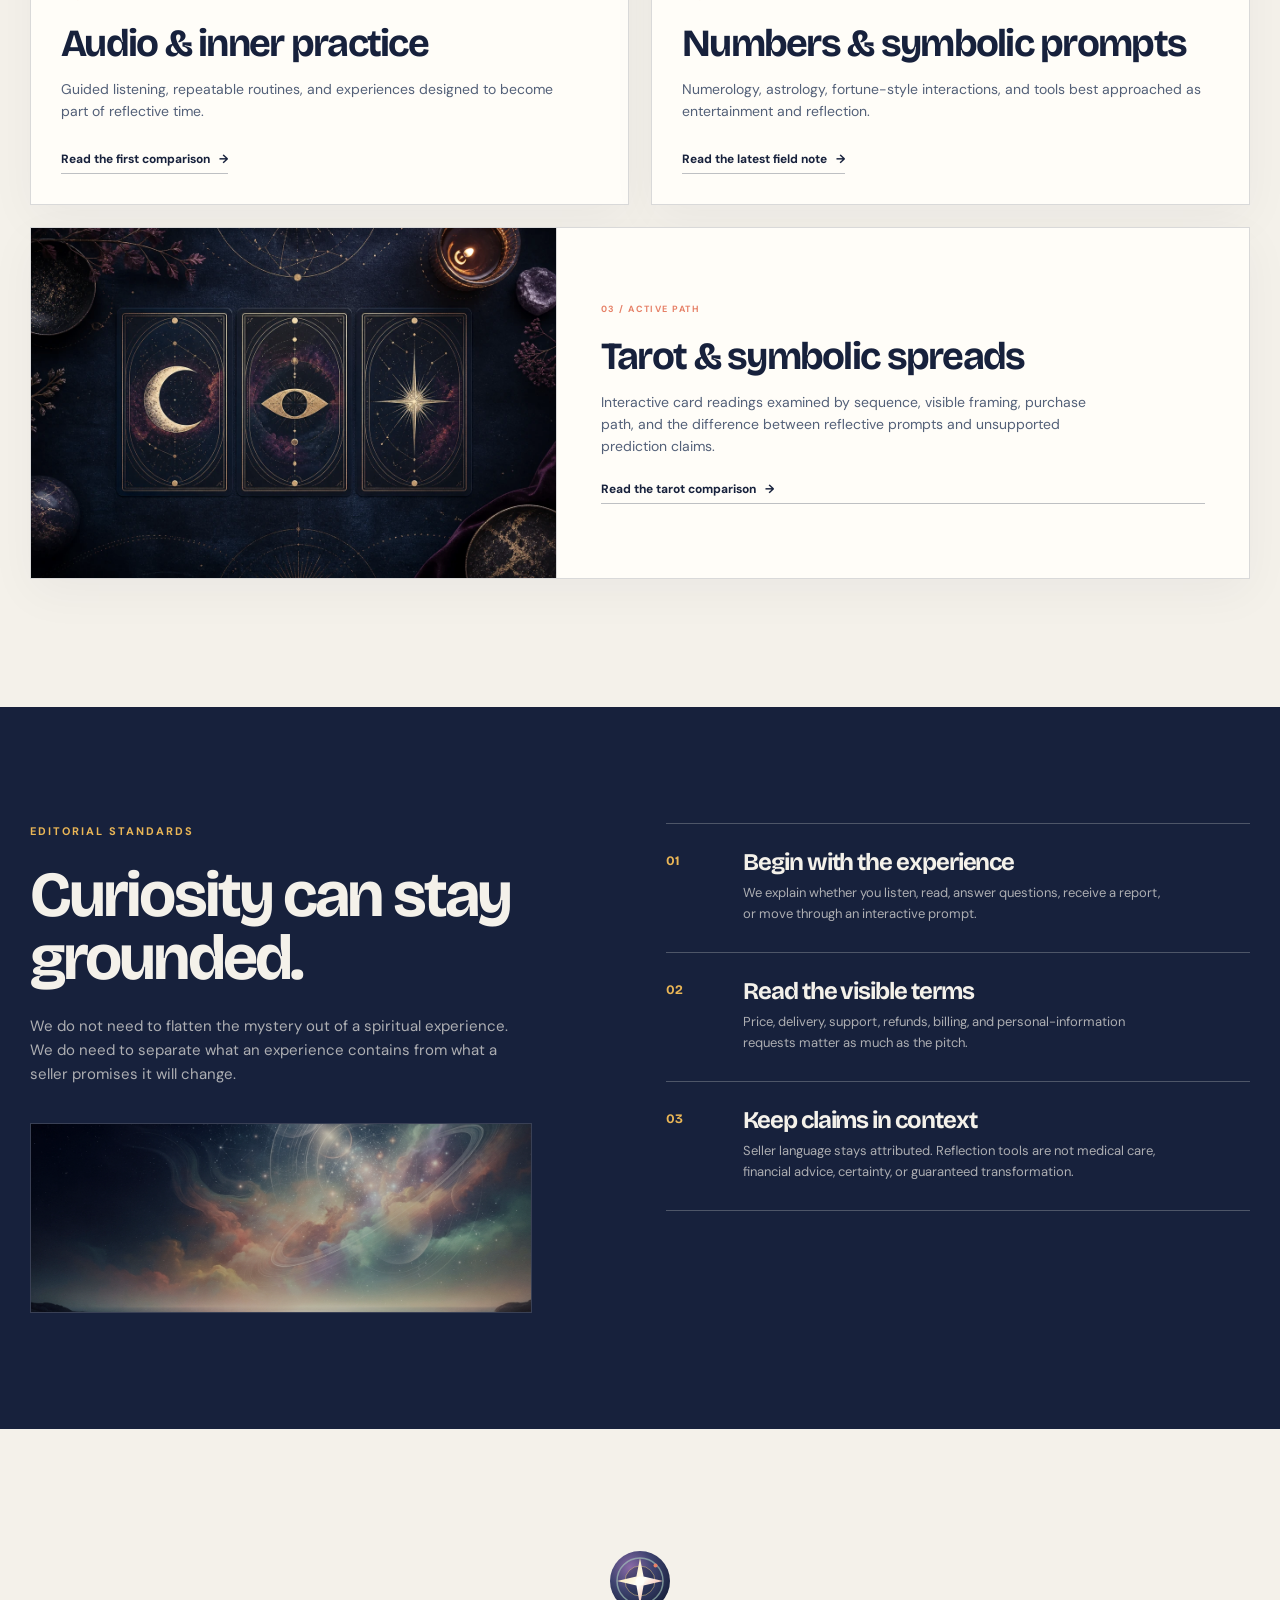
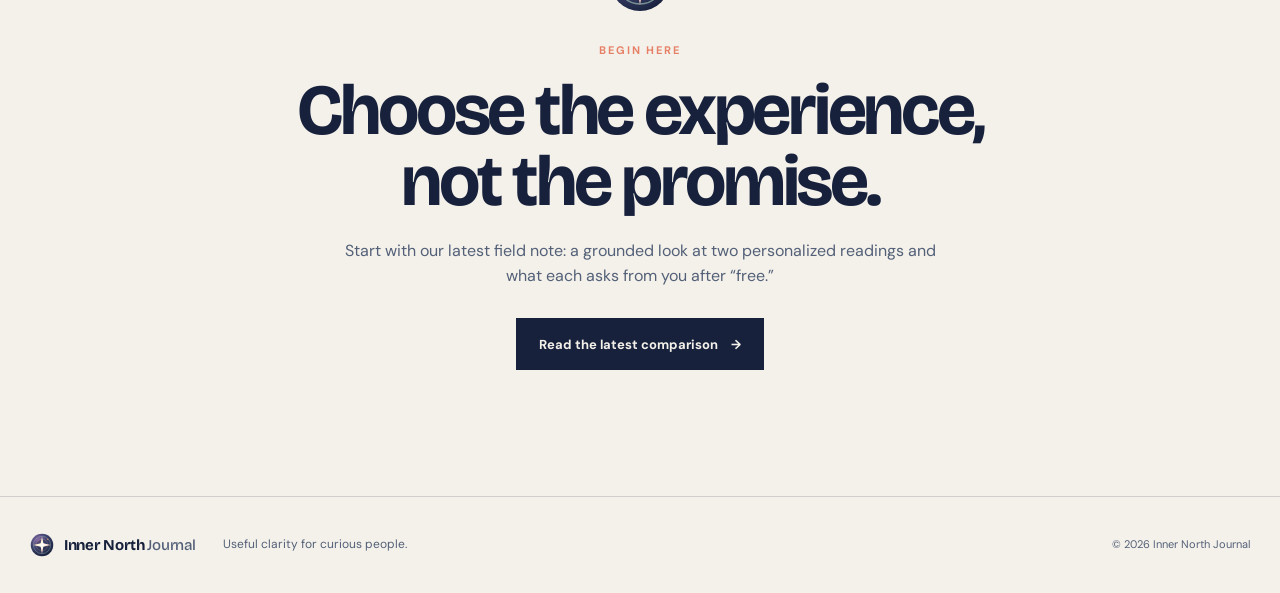
==== commit 67264ef0: "feat: add The Last Wish vs The Genius Song comparison - New comparison page: the-last-wish-vs-the-ge" ====
--- a/index.html
+++ b/index.html
@@ -101,6 +101,10 @@
         </div>
         <div class="comparison-index-grid">
           <article class="comparison-index-card">
+            <img src="images/last-wish-astral.webp" alt="A glowing pinecone-shaped light radiating golden sound waves above a calm indigo astral landscape" width="2736" height="912" />
+            <div><p class="comparison-index-meta">Manifestation audio</p><h3><a href="the-last-wish-vs-the-genius-song/">The Last Wish vs The Genius Song</a></h3><p>Compare a pineal-themed manifestation audio with bonus guides against a 12-minute theta brainwave session.</p><a class="text-link" href="the-last-wish-vs-the-genius-song/">Compare The Last Wish and The Genius Song <span aria-hidden="true">→</span></a></div>
+          </article>
+          <article class="comparison-index-card">
             <img src="images/numerology-astrology-astral.webp" alt="Two symbolic celestial diagrams meeting above a calm indigo horizon" width="1448" height="1086" />
             <div><p class="comparison-index-meta">Astrology &amp; numerology readings</p><h3><a href="the-truth-in-your-stars-vs-royal-numerology/">The Truth In Your Stars vs Royal Numerology</a></h3><p>Compare a zodiac-led multimedia reading with a birth-detail numerology report and email course.</p><a class="text-link" href="the-truth-in-your-stars-vs-royal-numerology/">Compare The Truth In Your Stars and Royal Numerology <span aria-hidden="true">→</span></a></div>
           </article>
